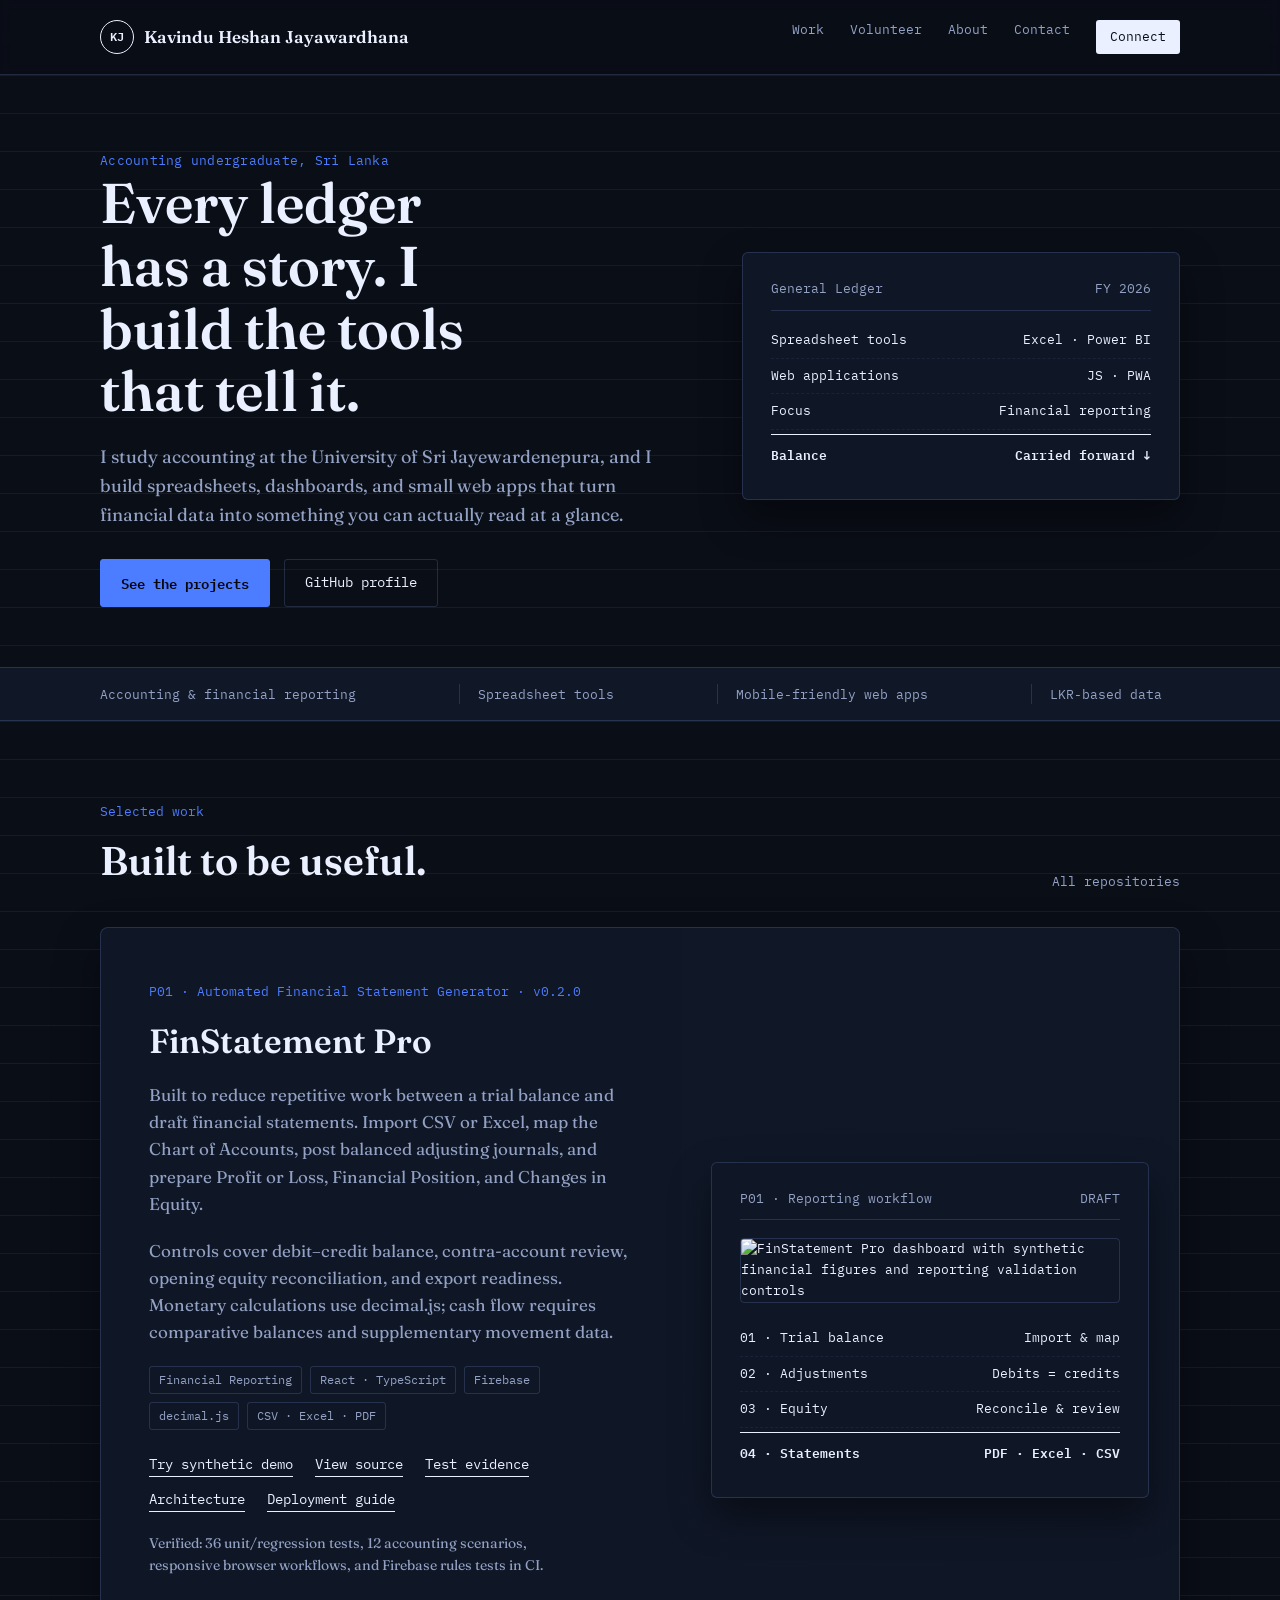
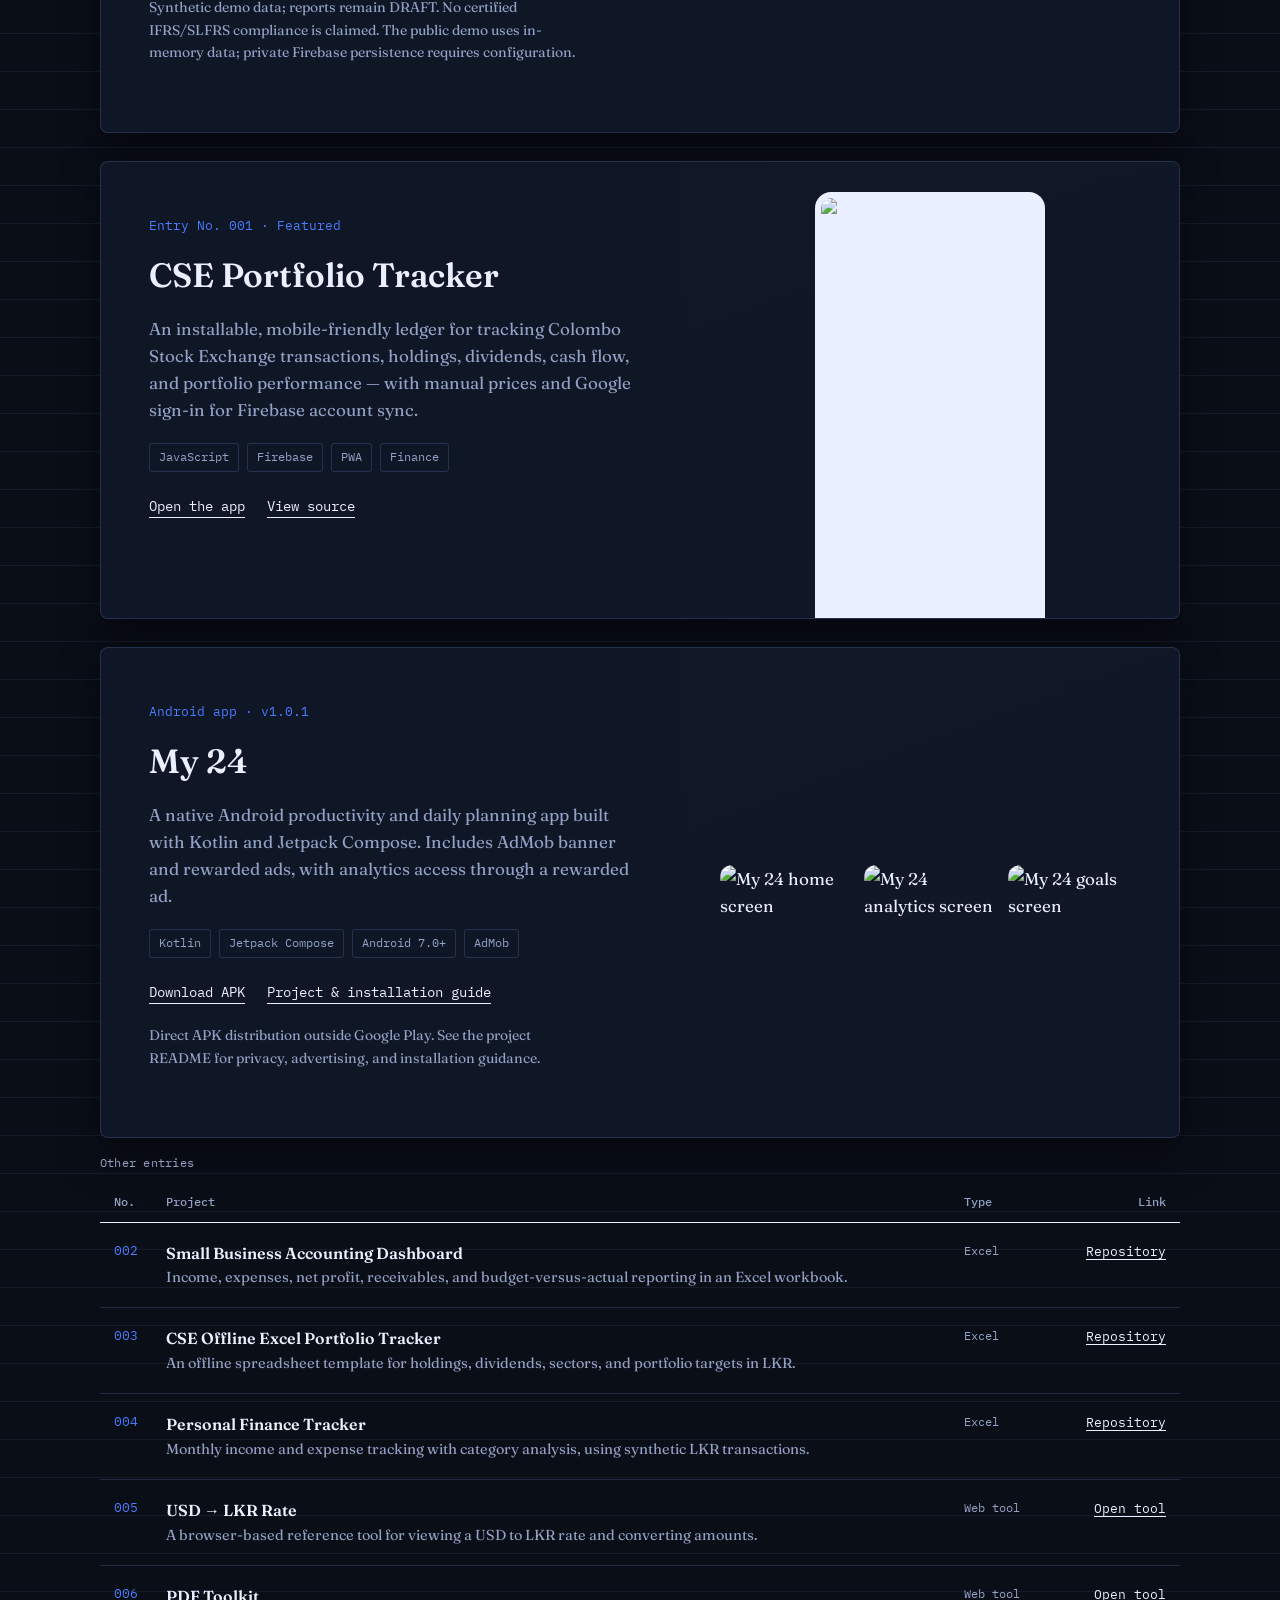
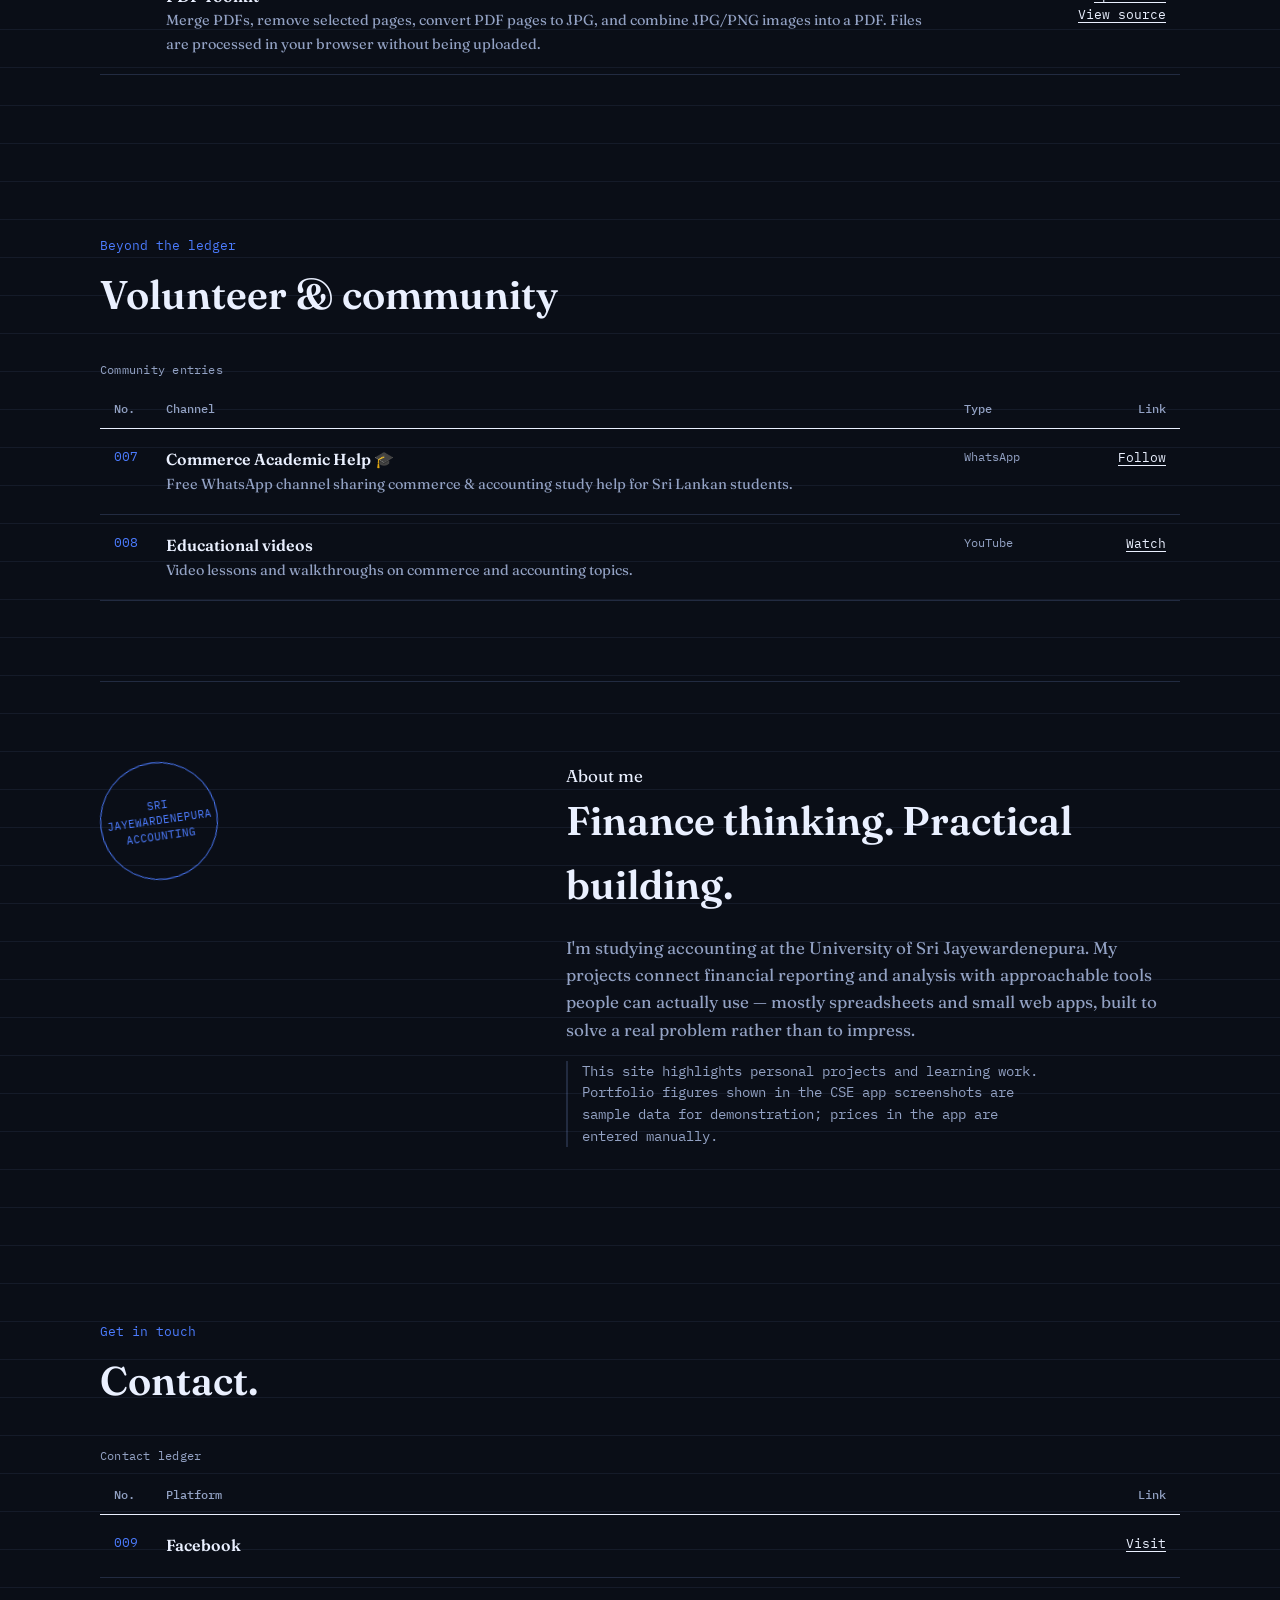
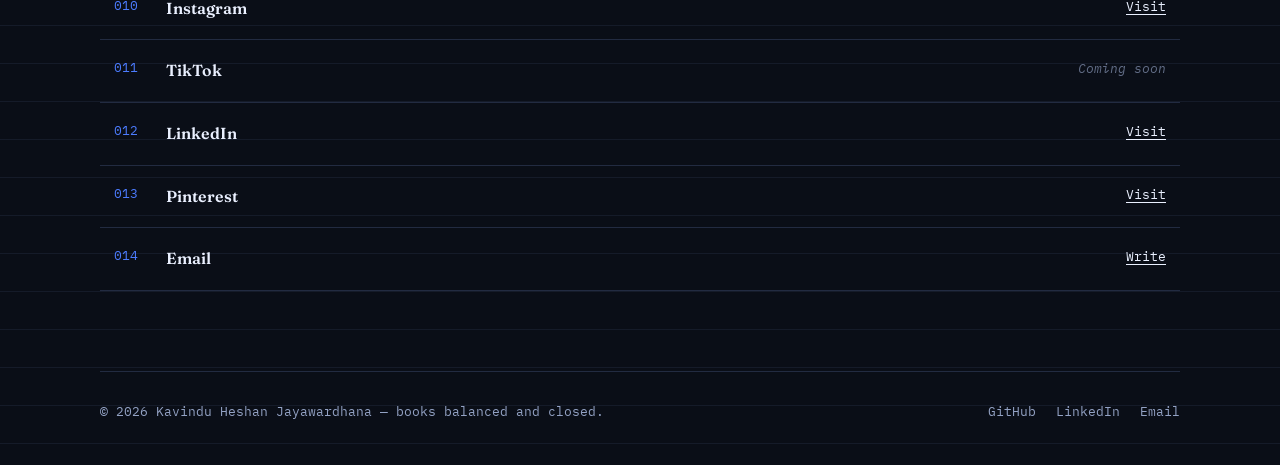
==== index.html @ c40d09cb "Showcase FinStatement Pro P01 upgrade and verified reporting controls" ====
<!DOCTYPE html>
<html lang="en">
<head>
<meta charset="UTF-8">
<meta name="viewport" content="width=device-width, initial-scale=1">
<meta name="theme-color" content="#0A0E17">
<meta name="description" content="Kavindu Heshan Jayawardhana — accounting undergraduate at the University of Sri Jayewardenepura building practical finance tools, dashboards, spreadsheets, and web apps.">
<meta name="robots" content="index, follow">
<link rel="canonical" href="https://j-kavindu.github.io/">
<meta property="og:type" content="profile">
<meta property="og:title" content="Kavindu Heshan Jayawardhana | Accounting & Finance Portfolio">
<meta property="og:description" content="Accounting undergraduate at the University of Sri Jayewardenepura building practical finance tools, dashboards, spreadsheets, and web apps.">
<meta property="og:url" content="https://j-kavindu.github.io/">
<meta property="profile:first_name" content="Kavindu">
<meta property="profile:last_name" content="Jayawardhana">
<meta name="twitter:card" content="summary">
<title>Kavindu Heshan Jayawardhana | Accounting &amp; Finance Portfolio</title>
<script type="application/ld+json">
{
  "@context": "https://schema.org",
  "@type": "Person",
  "name": "Kavindu Heshan Jayawardhana",
  "url": "https://j-kavindu.github.io/",
  "jobTitle": "Accounting Undergraduate",
  "affiliation": {
    "@type": "CollegeOrUniversity",
    "name": "University of Sri Jayewardenepura"
  },
  "sameAs": [
    "https://github.com/j-kavindu",
    "https://www.linkedin.com/in/jkavindu/",
    "https://www.facebook.com/j.kavindu",
    "https://www.instagram.com/j_kavindu_",
    "https://www.pinterest.com/j_kavindu_heshan",
    "https://youtube.com/@wanijalk"
  ]
}
</script>
<link rel="preconnect" href="https://fonts.googleapis.com">
<link rel="preconnect" href="https://fonts.gstatic.com" crossorigin>
<link href="https://fonts.googleapis.com/css2?family=Fraunces:ital,opsz,wght@0,9..144,340;0,9..144,460;0,9..144,600;0,9..144,720;1,9..144,460&family=IBM+Plex+Mono:wght@400;500;600&display=swap" rel="stylesheet">
<style>
  :root{
    --paper:#0A0E17;
    --paper-deep:#101828;
    --rule:rgba(146,177,255,0.18);
    --rule-soft:rgba(146,177,255,0.08);
    --ink:#EAF0FF;
    --ink-soft:#93A2C4;
    --brass:#4C7CFF;
    --red:#6FA0FF;
    --card:#0F1626;
    --serif:'Fraunces',serif;
    --mono:'IBM Plex Mono',monospace;
  }
  *{box-sizing:border-box;}
  html{scroll-behavior:smooth;}
  body{
    margin:0;
    background:
      repeating-linear-gradient(var(--paper) 0 37px, var(--rule-soft) 37px 38px),
      var(--paper);
    color:var(--ink);
    font-family:var(--serif);
    font-size:17px;
    line-height:1.6;
  }
  .shell{width:min(100% - 48px,1080px);margin-inline:auto;}
  a{color:inherit;text-decoration:none;}
  img{max-width:100%;display:block;}

  header.nav{
    position:sticky;top:0;z-index:10;
    background:rgba(10,14,23,0.85);
    backdrop-filter:blur(6px);
    border-bottom:1px solid var(--rule);
  }
  .nav-row{display:flex;align-items:center;justify-content:space-between;min-height:74px;flex-wrap:wrap;gap:10px;}
  .brand{display:flex;align-items:center;gap:10px;font-weight:600;font-size:17px;}
  .brand .seal{
    width:34px;height:34px;border:1.5px solid var(--ink);border-radius:50%;
    display:flex;align-items:center;justify-content:center;
    font-family:var(--mono);font-size:12px;font-weight:600;color:var(--ink);
  }
  .links{display:flex;gap:26px;font-family:var(--mono);font-size:13px;color:var(--ink-soft);}
  .links a:hover{color:var(--red);}
  .links .connect{color:var(--paper);background:var(--ink);padding:7px 14px;border-radius:3px;}
  .links .connect:hover{background:var(--red);color:var(--paper);}

  .hero{display:grid;grid-template-columns:1.15fr 0.85fr;gap:50px;padding-block:70px 60px;align-items:center;}
  .hero-label{font-family:var(--mono);font-size:12.5px;color:var(--brass);letter-spacing:0.02em;margin-bottom:14px;}
  h1{font-size:clamp(2.3rem,4.4vw,3.5rem);line-height:1.12;font-weight:600;margin:0 0 20px;max-width:11ch;}
  .hero p.lead{font-size:18px;color:var(--ink-soft);max-width:46ch;margin:0 0 30px;}
  .actions{display:flex;gap:14px;flex-wrap:wrap;}
  .btn{font-family:var(--mono);font-size:13.5px;padding:12px 20px;border-radius:3px;border:1px solid var(--ink);}
  .btn.primary{background:var(--brass);color:#05070C;border-color:var(--brass);font-weight:600;}
  .btn.primary:hover{background:var(--red);border-color:var(--red);}
  .btn.ghost{border-color:var(--rule);}
  .btn.ghost:hover{background:var(--paper-deep);}
  .soon{color:var(--ink-soft);font-style:italic;opacity:0.65;pointer-events:none;}

  .ledger-card{
    background:var(--card);border:1px solid var(--rule);border-radius:6px;
    padding:26px 28px;font-family:var(--mono);font-size:13px;
    box-shadow:0 18px 40px rgba(0,0,0,0.45);
  }
  .ledger-card .lc-head{display:flex;justify-content:space-between;color:var(--ink-soft);border-bottom:1px solid var(--rule);padding-bottom:10px;margin-bottom:12px;}
  .lc-row{display:flex;justify-content:space-between;padding:7px 0;border-bottom:1px dashed var(--rule-soft);}
  .lc-row span:last-child{font-variant-numeric:tabular-nums;}
  .lc-row.total{border-bottom:none;border-top:1.5px solid var(--ink);margin-top:4px;padding-top:10px;font-weight:600;}
  .lc-row .neg{color:var(--red);}

  .strip{border-block:1px solid var(--rule);background:var(--paper-deep);}
  .strip-row{display:flex;flex-wrap:wrap;gap:10px 0;justify-content:space-between;padding-block:16px;font-family:var(--mono);font-size:12.5px;color:var(--ink-soft);}
  .strip-row span{padding-inline:18px;border-left:1px solid var(--rule);}
  .strip-row span:first-child{border-left:none;padding-left:0;}

  section{scroll-margin-top:90px;}
  .section{padding-block:80px;}
  .section-head{display:flex;align-items:end;justify-content:space-between;gap:20px;margin-bottom:34px;flex-wrap:wrap;}
  .section-head .k{font-family:var(--mono);font-size:12.5px;color:var(--brass);display:block;margin-bottom:8px;}
  h2{font-size:clamp(1.8rem,3.2vw,2.5rem);font-weight:600;margin:0;}
  .all-link{font-family:var(--mono);font-size:13px;color:var(--ink-soft);white-space:nowrap;}
  .all-link:hover{color:var(--red);}

  .feature{
    display:grid;grid-template-columns:1fr 0.86fr;gap:0;
    border:1px solid var(--rule);border-radius:8px;overflow:hidden;background:var(--card);
    box-shadow:0 20px 45px rgba(0,0,0,0.4);
  }
  .feature-copy{padding:clamp(28px,4vw,48px);}
  .entry-no{font-family:var(--mono);font-size:12.5px;color:var(--brass);}
  .feature h3{font-size:clamp(1.6rem,3vw,2.1rem);margin:12px 0 12px;font-weight:600;}
  .feature-copy p{color:var(--ink-soft);max-width:48ch;margin:0 0 20px;}
  .tags{display:flex;flex-wrap:wrap;gap:8px;margin-bottom:24px;}
  .tags span{font-family:var(--mono);font-size:11.5px;color:var(--ink-soft);border:1px solid var(--rule);border-radius:3px;padding:4px 9px;}
  .feature-links{display:flex;flex-wrap:wrap;gap:12px 22px;font-family:var(--mono);font-size:13.5px;}
  .feature-links a{border-bottom:1px solid var(--ink);}
  .feature-links a:hover{color:var(--red);border-color:var(--red);}
  .feature-visual{background:linear-gradient(160deg,var(--paper-deep),var(--card));display:flex;align-items:end;justify-content:center;padding:30px 30px 0;}
  .phone{width:min(230px,70%);border:6px solid var(--ink);border-bottom:none;border-radius:16px 16px 0 0;overflow:hidden;background:var(--ink);}
  .phone img{width:100%;height:420px;object-fit:cover;object-position:top;}

  table.ledger{width:100%;border-collapse:collapse;margin-top:16px;}
  table.ledger caption{text-align:left;font-family:var(--mono);font-size:11.5px;letter-spacing:0.02em;color:var(--ink-soft);padding-bottom:10px;}
  table.ledger th{
    font-family:var(--mono);font-weight:500;font-size:12px;color:var(--ink-soft);
    text-align:left;padding:10px 14px;border-bottom:1.5px solid var(--ink);
  }
  table.ledger td{padding:18px 14px;border-bottom:1px solid var(--rule);vertical-align:top;}
  table.ledger tr:hover td{background:var(--paper-deep);}
  .row-no{font-family:var(--mono);font-size:13px;color:var(--brass);width:52px;}
  .row-type{font-family:var(--mono);font-size:12px;color:var(--ink-soft);width:110px;}
  .row-name{font-weight:600;font-size:16px;}
  .row-desc{color:var(--ink-soft);font-size:14.5px;}
  .row-link{width:120px;text-align:right;font-family:var(--mono);font-size:12.5px;}
  .row-link a{border-bottom:1px solid var(--ink);}
  .row-link a:hover{color:var(--red);border-color:var(--red);}

  .about{display:grid;grid-template-columns:0.8fr 1.2fr;gap:56px;border-top:1px solid var(--rule);}
  .stamp{
    border:1.5px solid var(--brass);color:var(--brass);border-radius:50%;
    width:118px;height:118px;display:flex;align-items:center;justify-content:center;
    font-family:var(--mono);font-size:11px;text-align:center;line-height:1.4;
    transform:rotate(-8deg);padding:10px;
  }
  .about p{color:var(--ink-soft);font-size:17px;max-width:60ch;}
  .about .small{font-size:13.5px;font-family:var(--mono);color:var(--ink-soft);border-left:2px solid var(--rule);padding-left:14px;margin-top:18px;}

  footer{border-top:1px solid var(--rule);padding-block:30px 42px;}
  .foot-row{display:flex;justify-content:space-between;flex-wrap:wrap;gap:14px;font-family:var(--mono);font-size:13px;color:var(--ink-soft);}
  .foot-links{display:flex;gap:20px;}
  .foot-links a:hover{color:var(--red);}

  @keyframes riseIn{from{opacity:0;transform:translateY(18px);}to{opacity:1;transform:translateY(0);}}
  .hero-label,.hero h1,.hero p.lead,.hero .actions,.ledger-card{animation:riseIn 0.7s cubic-bezier(.2,.7,.2,1) both;}
  .hero-label{animation-delay:0.05s;}
  .hero h1{animation-delay:0.16s;}
  .hero p.lead{animation-delay:0.30s;}
  .hero .actions{animation-delay:0.42s;}
  .ledger-card{animation-delay:0.54s;}
  @media (prefers-reduced-motion:reduce){
    .hero-label,.hero h1,.hero p.lead,.hero .actions,.ledger-card{animation:none;}
  }

  @media (max-width:850px){
    .hero{grid-template-columns:1fr;padding-block:48px;}
    .feature{grid-template-columns:1fr;}
    .feature-visual{padding-top:24px;}
    .about{grid-template-columns:1fr;gap:26px;}
    table.ledger .row-type{display:none;}
  }
  @media (max-width:560px){
    .links{gap:14px;font-size:12px;}
    .links .connect{padding:6px 10px;}
    table.ledger td,table.ledger th{padding:12px 8px;}
    .row-desc{display:none;}
  }
</style>
</head>
<body>

<header class="nav">
  <div class="shell nav-row">
    <a class="brand" href="#top"><span class="seal">KJ</span><span>Kavindu Heshan Jayawardhana</span></a>
    <nav class="links">
      <a href="#work">Work</a>
      <a href="#volunteer">Volunteer</a>
      <a href="#about">About</a>
      <a href="#contact">Contact</a>
      <a class="connect" href="https://www.linkedin.com/in/jkavindu/">Connect</a>
    </nav>
  </div>
</header>

<main id="top">
  <div class="shell hero">
    <div>
      <span class="hero-label">Accounting undergraduate, Sri Lanka</span>
      <h1>Every ledger has a story. I build the tools that tell it.</h1>
      <p class="lead">I study accounting at the University of Sri Jayewardenepura, and I build spreadsheets, dashboards, and small web apps that turn financial data into something you can actually read at a glance.</p>
      <div class="actions">
        <a class="btn primary" href="#work">See the projects</a>
        <a class="btn ghost" href="https://github.com/j-kavindu">GitHub profile</a>
      </div>
    </div>
    <div class="ledger-card">
      <div class="lc-head"><span>General Ledger</span><span>FY 2026</span></div>
      <div class="lc-row"><span>Spreadsheet tools</span><span>Excel · Power BI</span></div>
      <div class="lc-row"><span>Web applications</span><span>JS · PWA</span></div>
      <div class="lc-row"><span>Focus</span><span>Financial reporting</span></div>
      <div class="lc-row total"><span>Balance</span><span>Carried forward ↓</span></div>
    </div>
  </div>

  <div class="strip">
    <div class="shell strip-row">
      <span>Accounting &amp; financial reporting</span>
      <span>Spreadsheet tools</span>
      <span>Mobile-friendly web apps</span>
      <span>LKR-based data</span>
    </div>
  </div>

  <section class="shell section" id="work">
    <div class="section-head">
      <div><span class="k">Selected work</span><h2>Built to be useful.</h2></div>
      <a class="all-link" href="https://github.com/j-kavindu?tab=repositories">All repositories</a>
    </div>

    <article class="feature" id="finstatement-pro" style="margin-bottom:28px">
      <div class="feature-copy">
        <span class="entry-no">P01 · Automated Financial Statement Generator · v0.2.0</span>
        <h3>FinStatement Pro</h3>
        <p>Built to reduce repetitive work between a trial balance and draft financial statements. Import CSV or Excel, map the Chart of Accounts, post balanced adjusting journals, and prepare Profit or Loss, Financial Position, and Changes in Equity.</p>
        <p>Controls cover debit–credit balance, contra-account review, opening equity reconciliation, and export readiness. Monetary calculations use decimal.js; cash flow requires comparative balances and supplementary movement data.</p>
        <div class="tags"><span>Financial Reporting</span><span>React · TypeScript</span><span>Firebase</span><span>decimal.js</span><span>CSV · Excel · PDF</span></div>
        <div class="feature-links">
          <a href="https://j-kavindu.github.io/finstatement-pro/">Try synthetic demo</a>
          <a href="https://github.com/j-kavindu/finstatement-pro">View source</a>
          <a href="https://github.com/j-kavindu/finstatement-pro/blob/main/TEST-RESULTS.md">Test evidence</a>
          <a href="https://github.com/j-kavindu/finstatement-pro/blob/main/docs/ARCHITECTURE.md">Architecture</a>
          <a href="https://github.com/j-kavindu/finstatement-pro/blob/main/DEPLOYMENT.md">Deployment guide</a>
        </div>
        <p style="margin-top:20px;font-size:14px">Verified: 36 unit/regression tests, 12 accounting scenarios, responsive browser workflows, and Firebase rules tests in CI.</p>
        <p style="font-size:14px">Synthetic demo data; reports remain DRAFT. No certified IFRS/SLFRS compliance is claimed. The public demo uses in-memory data; private Firebase persistence requires configuration.</p>
      </div>
      <div class="feature-visual" style="align-items:center;padding:30px">
        <div class="ledger-card" style="width:100%;animation:none">
          <div class="lc-head"><span>P01 · Reporting workflow</span><span>DRAFT</span></div>
          <a href="https://j-kavindu.github.io/finstatement-pro/" aria-label="Open FinStatement Pro synthetic demo"><img src="https://raw.githubusercontent.com/j-kavindu/finstatement-pro/main/docs/dashboard.png" alt="FinStatement Pro dashboard with synthetic financial figures and reporting validation controls" loading="lazy" style="border:1px solid var(--rule);border-radius:4px;margin:18px 0"></a>
          <div class="lc-row"><span>01 · Trial balance</span><span>Import &amp; map</span></div>
          <div class="lc-row"><span>02 · Adjustments</span><span>Debits = credits</span></div>
          <div class="lc-row"><span>03 · Equity</span><span>Reconcile &amp; review</span></div>
          <div class="lc-row total"><span>04 · Statements</span><span>PDF · Excel · CSV</span></div>
        </div>
      </div>
    </article>

    <article class="feature">
      <div class="feature-copy">
        <span class="entry-no">Entry No. 001 · Featured</span>
        <h3>CSE Portfolio Tracker</h3>
        <p>An installable, mobile-friendly ledger for tracking Colombo Stock Exchange transactions, holdings, dividends, cash flow, and portfolio performance — with manual prices and Google sign-in for Firebase account sync.</p>
        <div class="tags"><span>JavaScript</span><span>Firebase</span><span>PWA</span><span>Finance</span></div>
        <div class="feature-links">
          <a href="https://j-kavindu.github.io/cse-portfolio-tracker/">Open the app</a>
          <a href="https://github.com/j-kavindu/cse-portfolio-tracker">View source</a>
        </div>
      </div>
      <div class="feature-visual">
        <div class="phone">
          <img src="https://raw.githubusercontent.com/j-kavindu/cse-portfolio-tracker/main/assets/cse-mobile-dashboard.jpg" alt="CSE Portfolio Tracker mobile dashboard showing sample portfolio figures" loading="lazy">
        </div>
      </div>
    </article>

    <article class="feature" style="margin-top:28px">
      <div class="feature-copy">
        <span class="entry-no">Android app · v1.0.1</span>
        <h3>My 24</h3>
        <p>A native Android productivity and daily planning app built with Kotlin and Jetpack Compose. Includes AdMob banner and rewarded ads, with analytics access through a rewarded ad.</p>
        <div class="tags"><span>Kotlin</span><span>Jetpack Compose</span><span>Android 7.0+</span><span>AdMob</span></div>
        <div class="feature-links"><a href="https://github.com/j-kavindu/my24/releases/download/v1.0.1/My24-v1.0.1.apk">Download APK</a><a href="https://github.com/j-kavindu/my24">Project &amp; installation guide</a></div>
        <p style="margin-top:20px;font-size:14px">Direct APK distribution outside Google Play. See the project README for privacy, advertising, and installation guidance.</p>
      </div>
      <div class="feature-visual" style="align-items:center;padding:36px">
        <div style="display:flex;gap:12px;align-items:center;flex-wrap:wrap;justify-content:center">
<img src="https://raw.githubusercontent.com/j-kavindu/my24/main/my24-home.jpg" alt="My 24 home screen" loading="lazy" style="width:132px;border-radius:12px">
<img src="https://raw.githubusercontent.com/j-kavindu/my24/main/my24-analytics.jpg" alt="My 24 analytics screen" loading="lazy" style="width:132px;border-radius:12px">
<img src="https://raw.githubusercontent.com/j-kavindu/my24/main/my24-goals.jpg" alt="My 24 goals screen" loading="lazy" style="width:132px;border-radius:12px">
</div>
      </div>
    </article>

    <table class="ledger">
      <caption>Other entries</caption>
      <thead>
        <tr><th class="row-no">No.</th><th>Project</th><th class="row-type">Type</th><th style="text-align:right">Link</th></tr>
      </thead>
      <tbody>
        <tr>
          <td class="row-no">002</td>
          <td><div class="row-name">Small Business Accounting Dashboard</div><div class="row-desc">Income, expenses, net profit, receivables, and budget-versus-actual reporting in an Excel workbook.</div></td>
          <td class="row-type">Excel</td>
          <td class="row-link"><a href="https://github.com/j-kavindu/small-business-accounting-dashboard">Repository</a></td>
        </tr>
        <tr>
          <td class="row-no">003</td>
          <td><div class="row-name">CSE Offline Excel Portfolio Tracker</div><div class="row-desc">An offline spreadsheet template for holdings, dividends, sectors, and portfolio targets in LKR.</div></td>
          <td class="row-type">Excel</td>
          <td class="row-link"><a href="https://github.com/j-kavindu/cse-offline-excel-portfolio-tracker">Repository</a></td>
        </tr>
        <tr>
          <td class="row-no">004</td>
          <td><div class="row-name">Personal Finance Tracker</div><div class="row-desc">Monthly income and expense tracking with category analysis, using synthetic LKR transactions.</div></td>
          <td class="row-type">Excel</td>
          <td class="row-link"><a href="https://github.com/j-kavindu/personal-finance-tracker">Repository</a></td>
        </tr>
        <tr>
          <td class="row-no">005</td>
          <td><div class="row-name">USD → LKR Rate</div><div class="row-desc">A browser-based reference tool for viewing a USD to LKR rate and converting amounts.</div></td>
          <td class="row-type">Web tool</td>
          <td class="row-link"><a href="https://j-kavindu.github.io/usd-lkr-rate/">Open tool</a></td>
        </tr>
        <tr>
          <td class="row-no">006</td>
          <td><div class="row-name">PDF Toolkit</div><div class="row-desc">Merge PDFs, remove selected pages, convert PDF pages to JPG, and combine JPG/PNG images into a PDF. Files are processed in your browser without being uploaded.</div></td>
          <td class="row-type">Web tool</td>
          <td class="row-link"><a href="https://j-kavindu.github.io/pdf-toolkit/">Open tool</a><br><a href="https://github.com/j-kavindu/j-kavindu.github.io/tree/main/pdf-toolkit">View source</a></td>
        </tr>
      </tbody>
    </table>
  </section>

  <section class="shell section" id="volunteer">
    <div class="section-head">
      <div><span class="k">Beyond the ledger</span><h2>Volunteer &amp; community</h2></div>
    </div>
    <table class="ledger">
      <caption>Community entries</caption>
      <thead>
        <tr><th class="row-no">No.</th><th>Channel</th><th class="row-type">Type</th><th style="text-align:right">Link</th></tr>
      </thead>
      <tbody>
        <tr>
          <td class="row-no">007</td>
          <td><div class="row-name">Commerce Academic Help 🎓</div><div class="row-desc">Free WhatsApp channel sharing commerce &amp; accounting study help for Sri Lankan students.</div></td>
          <td class="row-type">WhatsApp</td>
          <td class="row-link"><a href="https://whatsapp.com/channel/0029VbCz3vvBA1f11d2qRs2r" target="_blank" rel="noopener">Follow</a></td>
        </tr>
        <tr>
          <td class="row-no">008</td>
          <td><div class="row-name">Educational videos</div><div class="row-desc">Video lessons and walkthroughs on commerce and accounting topics.</div></td>
          <td class="row-type">YouTube</td>
          <td class="row-link"><a href="https://youtube.com/@wanijalk" target="_blank" rel="noopener">Watch</a></td>
        </tr>
      </tbody>
    </table>
  </section>

  <section class="shell section about" id="about">
    <div>
      <div class="stamp">SRI<br>JAYEWARDENEPURA<br>ACCOUNTING</div>
    </div>
    <div>
      <span class="k">About me</span>
      <h2 style="margin-bottom:16px;">Finance thinking. Practical building.</h2>
      <p>I'm studying accounting at the University of Sri Jayewardenepura. My projects connect financial reporting and analysis with approachable tools people can actually use — mostly spreadsheets and small web apps, built to solve a real problem rather than to impress.</p>
      <p class="small">This site highlights personal projects and learning work. Portfolio figures shown in the CSE app screenshots are sample data for demonstration; prices in the app are entered manually.</p>
    </div>
  </section>

  <section class="shell section" id="contact">
    <div class="section-head">
      <div><span class="k">Get in touch</span><h2>Contact.</h2></div>
    </div>
    <table class="ledger">
      <caption>Contact ledger</caption>
      <thead>
        <tr><th class="row-no">No.</th><th>Platform</th><th style="text-align:right">Link</th></tr>
      </thead>
      <tbody>
        <tr><td class="row-no">009</td><td class="row-name">Facebook</td><td class="row-link"><a href="https://www.facebook.com/j.kavindu" target="_blank" rel="noopener">Visit</a></td></tr>
        <tr><td class="row-no">010</td><td class="row-name">Instagram</td><td class="row-link"><a href="https://www.instagram.com/j_kavindu_" target="_blank" rel="noopener">Visit</a></td></tr>
        <tr><td class="row-no">011</td><td class="row-name">TikTok</td><td class="row-link"><span class="soon">Coming soon</span></td></tr>
        <tr><td class="row-no">012</td><td class="row-name">LinkedIn</td><td class="row-link"><a href="https://www.linkedin.com/in/jkavindu/" target="_blank" rel="noopener">Visit</a></td></tr>
        <tr><td class="row-no">013</td><td class="row-name">Pinterest</td><td class="row-link"><a href="https://www.pinterest.com/j_kavindu_heshan" target="_blank" rel="noopener">Visit</a></td></tr>
        <tr><td class="row-no">014</td><td class="row-name">Email</td><td class="row-link"><a href="mailto:j.kavindu@outlook.com">Write</a></td></tr>
      </tbody>
    </table>
  </section>
</main>

<footer class="shell">
  <div class="foot-row">
    <span>© 2026 Kavindu Heshan Jayawardhana — books balanced and closed.</span>
    <div class="foot-links">
      <a href="https://github.com/j-kavindu">GitHub</a>
      <a href="https://www.linkedin.com/in/jkavindu/">LinkedIn</a>
      <a href="mailto:j.kavindu@outlook.com">Email</a>
    </div>
  </div>
</footer>

</body>
</html>
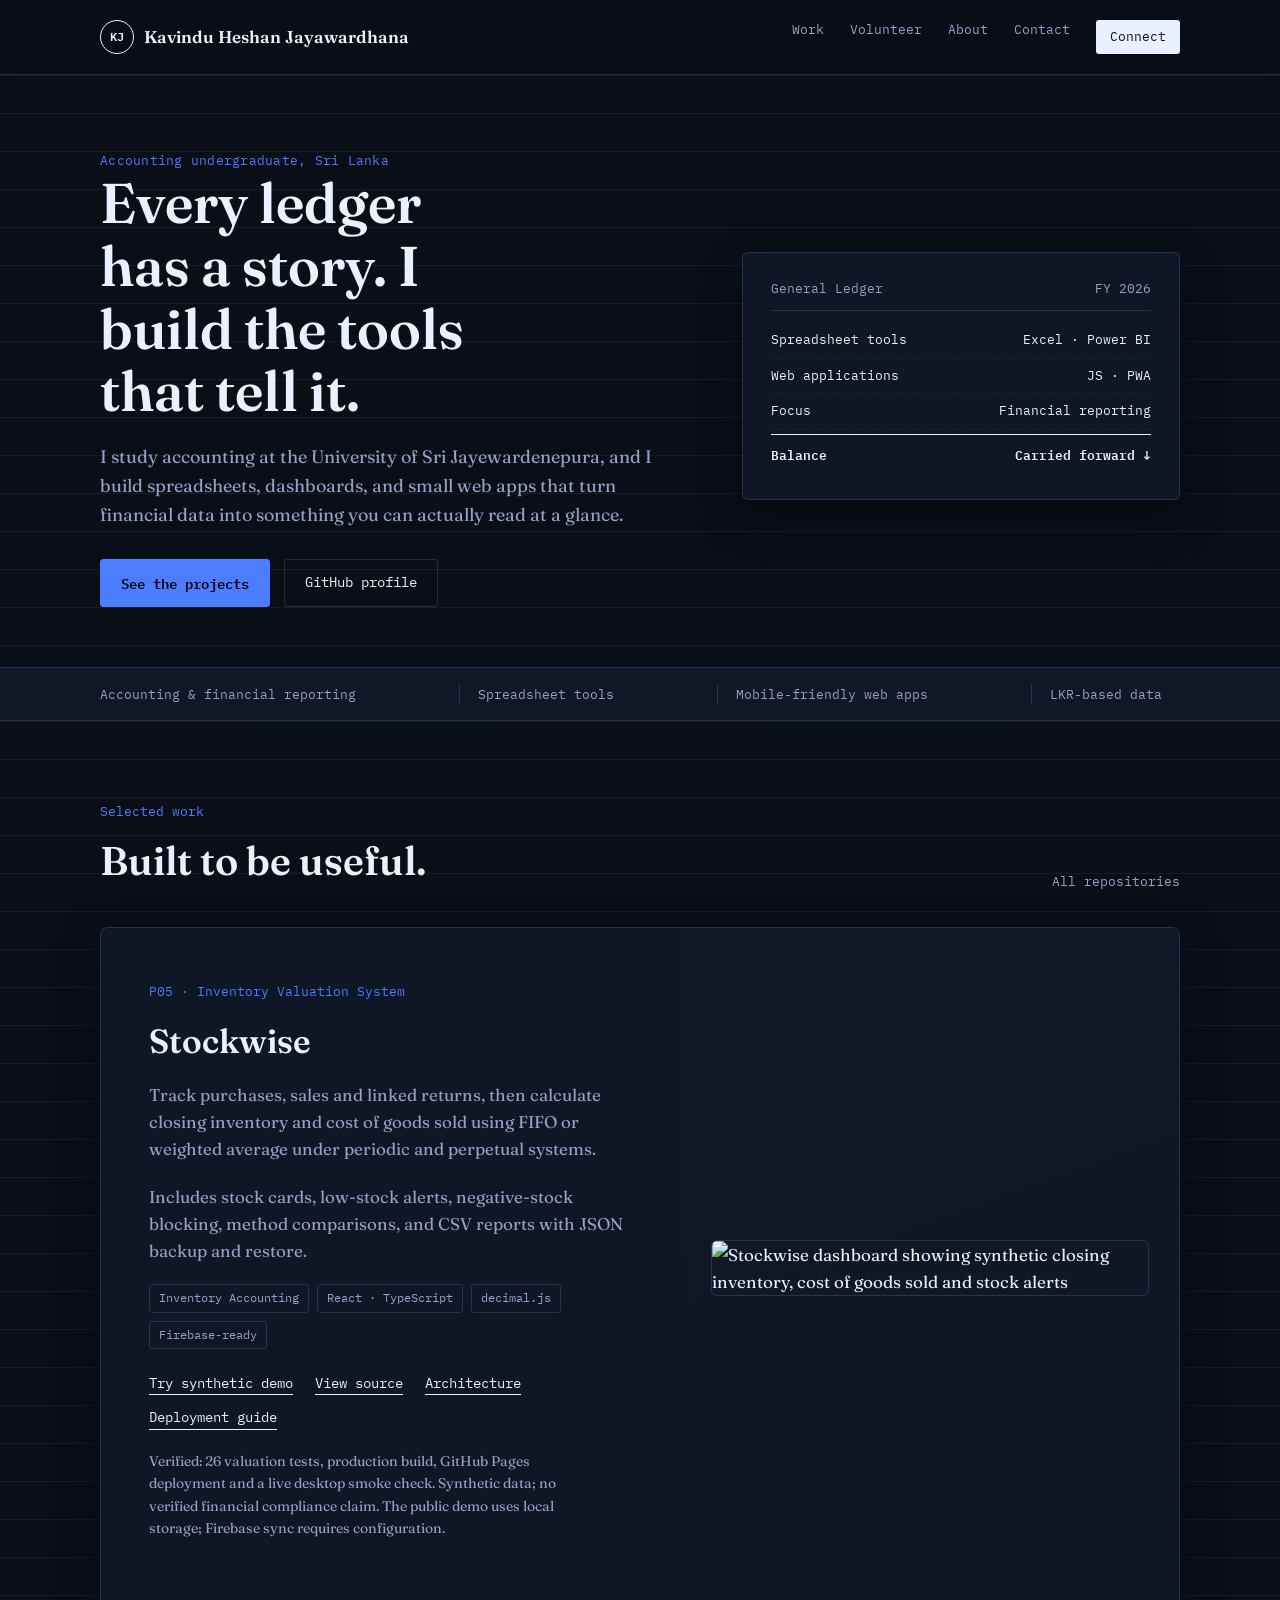
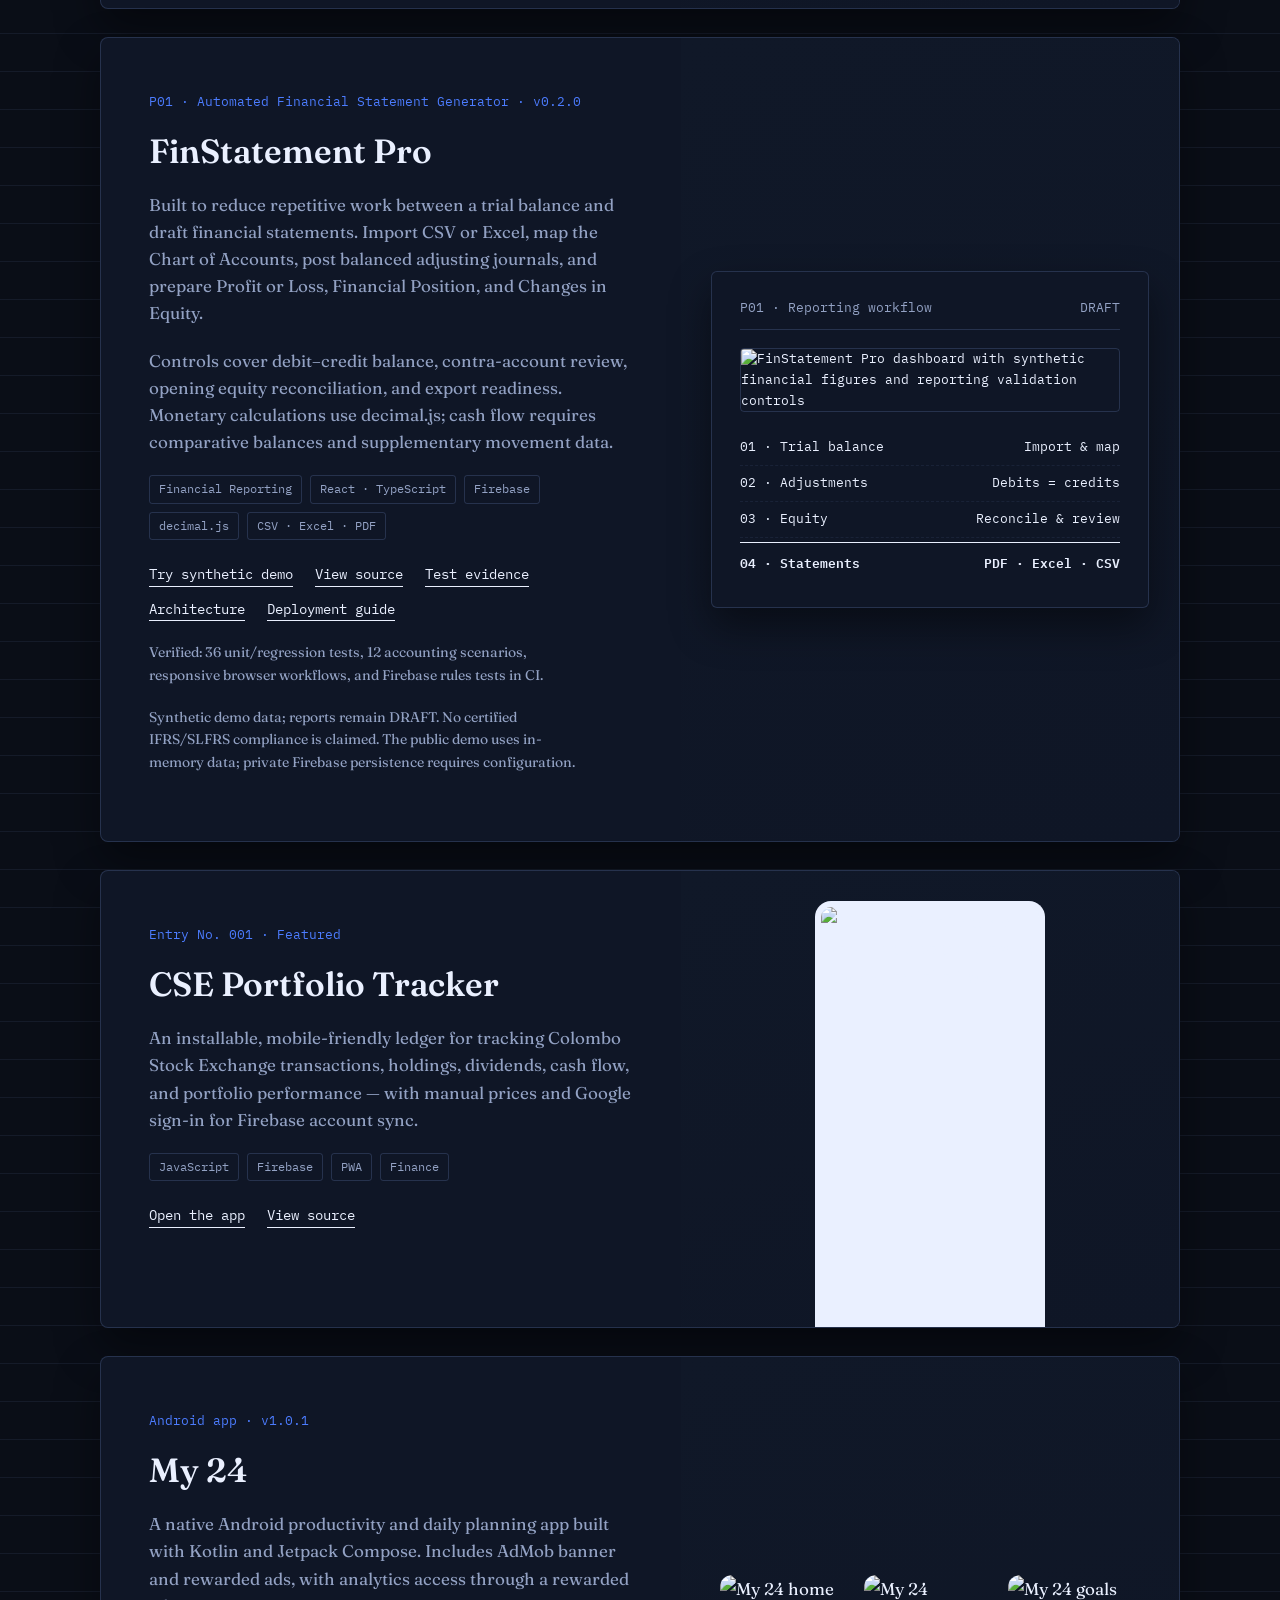
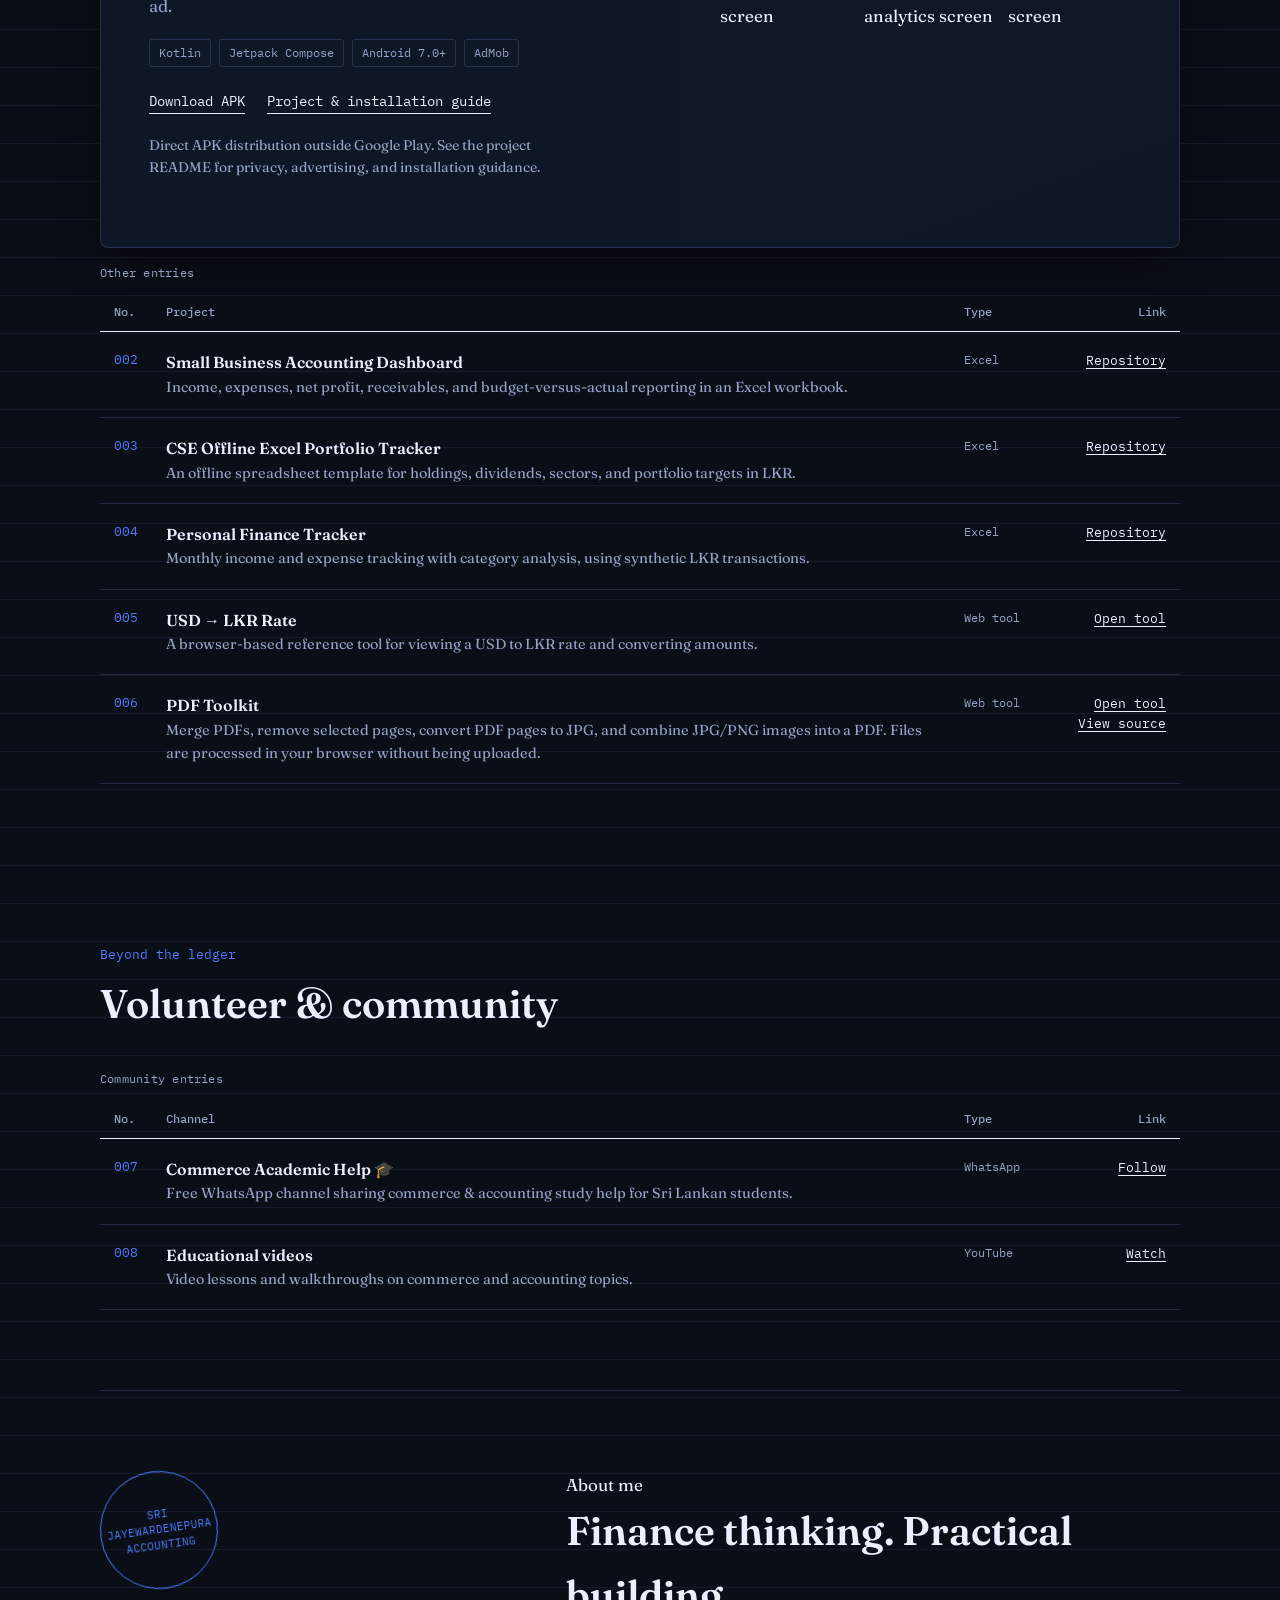
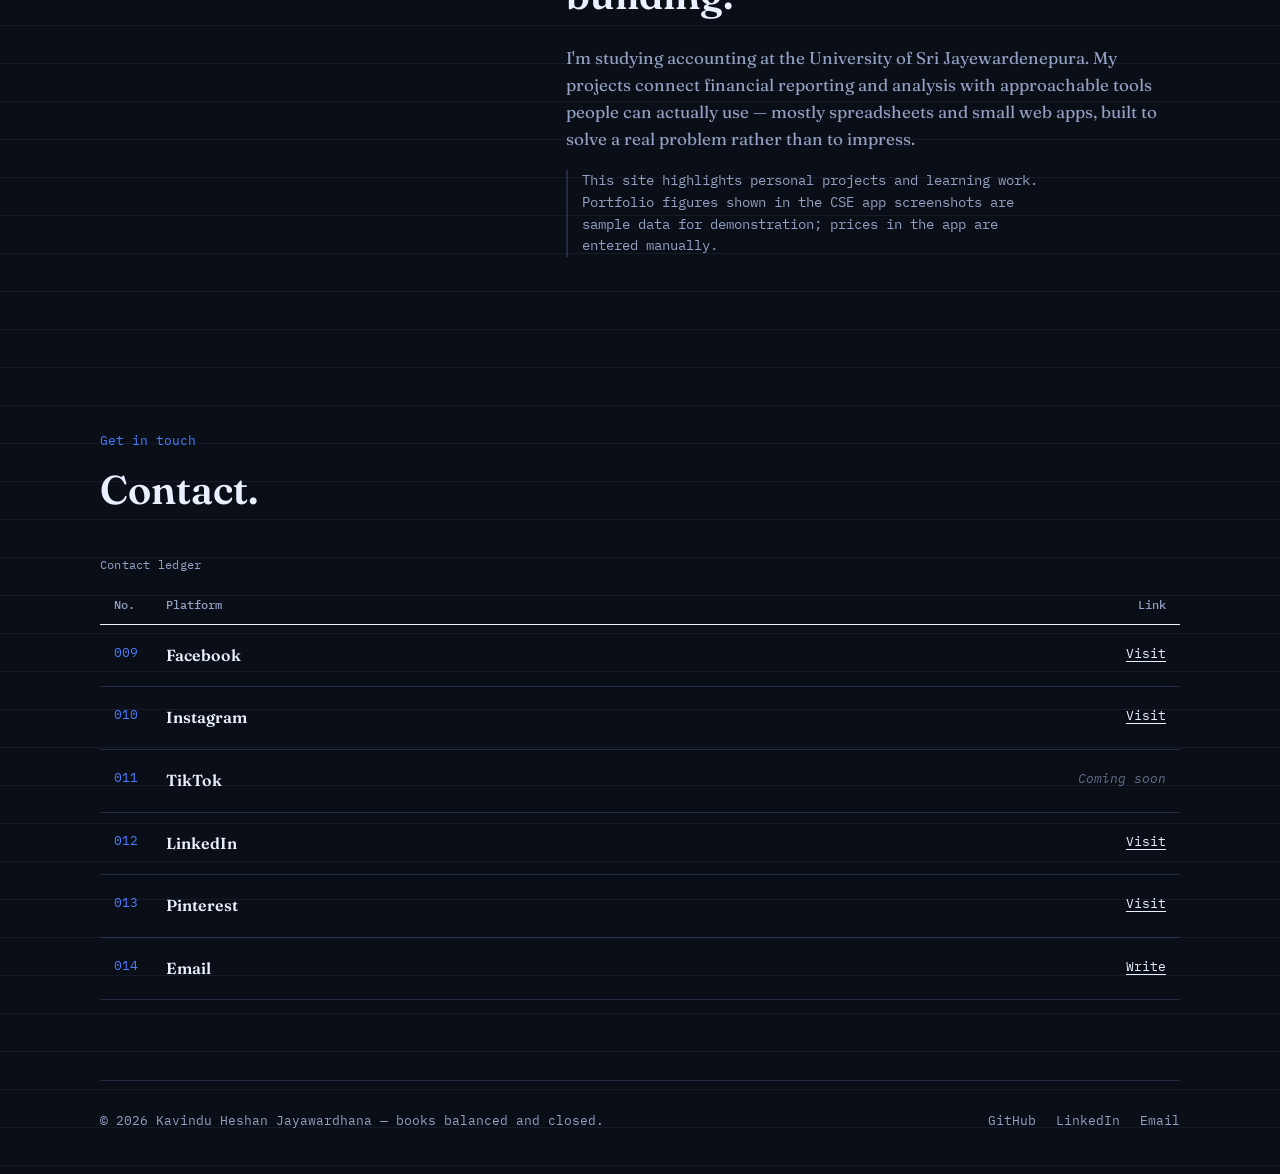
==== commit 342bb9dd: "Feature Stockwise inventory valuation project in portfolio" ====
--- a/index.html
+++ b/index.html
@@ -4,7 +4,8 @@
 <meta charset="UTF-8">
 <meta name="viewport" content="width=device-width, initial-scale=1">
 <meta name="theme-color" content="#0A0E17">
-<meta name="description" content="Kavindu Heshan Jayawardhana — accounting undergraduate at the University of Sri Jayewardenepura building practical finance tools, dashboards, spreadsheets, and web apps.">
+<meta name="description" content="Kavindu Heshan Jayawardhana — accounting undergraduate at the University of Sri Jayewardenepura building finance tools, Excel dashboards and web apps.">
+<meta name="author" content="Kavindu Heshan Jayawardhana">
 <meta name="robots" content="index, follow">
 <link rel="canonical" href="https://j-kavindu.github.io/">
 <meta property="og:type" content="profile">
@@ -20,19 +21,31 @@
   "@context": "https://schema.org",
   "@type": "Person",
   "name": "Kavindu Heshan Jayawardhana",
+  "alternateName": [
+    "Kavindu Jayawardhana",
+    "Kavindu Heshan",
+    "J. Kavindu"
+  ],
   "url": "https://j-kavindu.github.io/",
   "jobTitle": "Accounting Undergraduate",
-  "affiliation": {
+  "description": "Accounting undergraduate in Sri Lanka building spreadsheets, dashboards and small web apps for financial reporting.",
+  "alumniOf": {
     "@type": "CollegeOrUniversity",
     "name": "University of Sri Jayewardenepura"
   },
+  "knowsAbout": [
+    "Accounting",
+    "Financial reporting",
+    "Excel",
+    "Power BI",
+    "Web applications"
+  ],
   "sameAs": [
     "https://github.com/j-kavindu",
     "https://www.linkedin.com/in/jkavindu/",
     "https://www.facebook.com/j.kavindu",
     "https://www.instagram.com/j_kavindu_",
-    "https://www.pinterest.com/j_kavindu_heshan",
-    "https://youtube.com/@wanijalk"
+    "https://www.pinterest.com/j_kavindu_heshan"
   ]
 }
 </script>
@@ -248,6 +261,26 @@
       <a class="all-link" href="https://github.com/j-kavindu?tab=repositories">All repositories</a>
     </div>
 
+    <article class="feature" id="stockwise" style="margin-bottom:28px">
+      <div class="feature-copy">
+        <span class="entry-no">P05 · Inventory Valuation System</span>
+        <h3>Stockwise</h3>
+        <p>Track purchases, sales and linked returns, then calculate closing inventory and cost of goods sold using FIFO or weighted average under periodic and perpetual systems.</p>
+        <p>Includes stock cards, low-stock alerts, negative-stock blocking, method comparisons, and CSV reports with JSON backup and restore.</p>
+        <div class="tags"><span>Inventory Accounting</span><span>React · TypeScript</span><span>decimal.js</span><span>Firebase-ready</span></div>
+        <div class="feature-links">
+          <a href="https://j-kavindu.github.io/p05-inventory-valuation/">Try synthetic demo</a>
+          <a href="https://github.com/j-kavindu/p05-inventory-valuation">View source</a>
+          <a href="https://github.com/j-kavindu/p05-inventory-valuation/blob/main/docs/ARCHITECTURE.md">Architecture</a>
+          <a href="https://github.com/j-kavindu/p05-inventory-valuation/blob/main/docs/DEPLOYMENT.md">Deployment guide</a>
+        </div>
+        <p style="margin-top:20px;font-size:14px">Verified: 26 valuation tests, production build, GitHub Pages deployment and a live desktop smoke check. Synthetic data; no verified financial compliance claim. The public demo uses local storage; Firebase sync requires configuration.</p>
+      </div>
+      <div class="feature-visual" style="align-items:center;padding:30px">
+        <a href="https://j-kavindu.github.io/p05-inventory-valuation/" aria-label="Open Stockwise inventory valuation demo"><img src="https://raw.githubusercontent.com/j-kavindu/p05-inventory-valuation/main/docs/screenshots/overview.jpg" alt="Stockwise dashboard showing synthetic closing inventory, cost of goods sold and stock alerts" loading="lazy" style="border:1px solid var(--rule);border-radius:6px"></a>
+      </div>
+    </article>
+
     <article class="feature" id="finstatement-pro" style="margin-bottom:28px">
       <div class="feature-copy">
         <span class="entry-no">P01 · Automated Financial Statement Generator · v0.2.0</span>
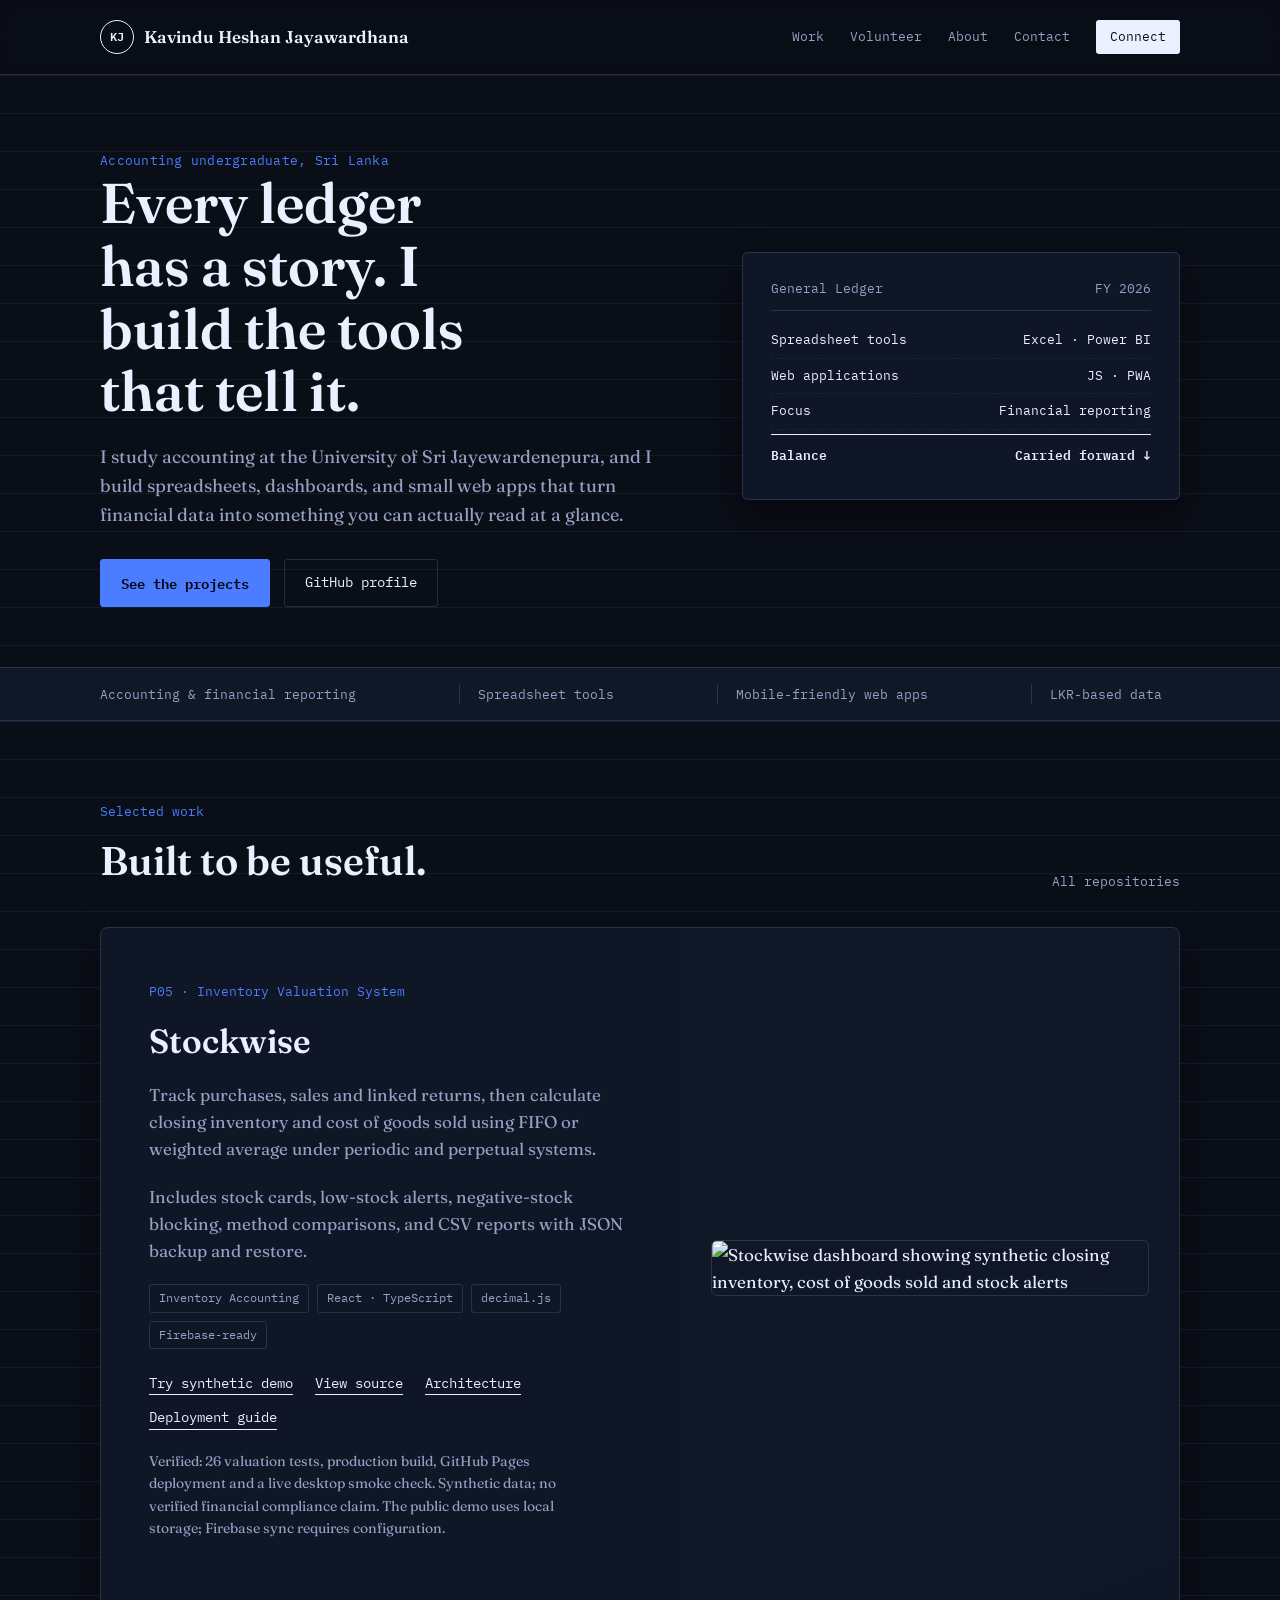
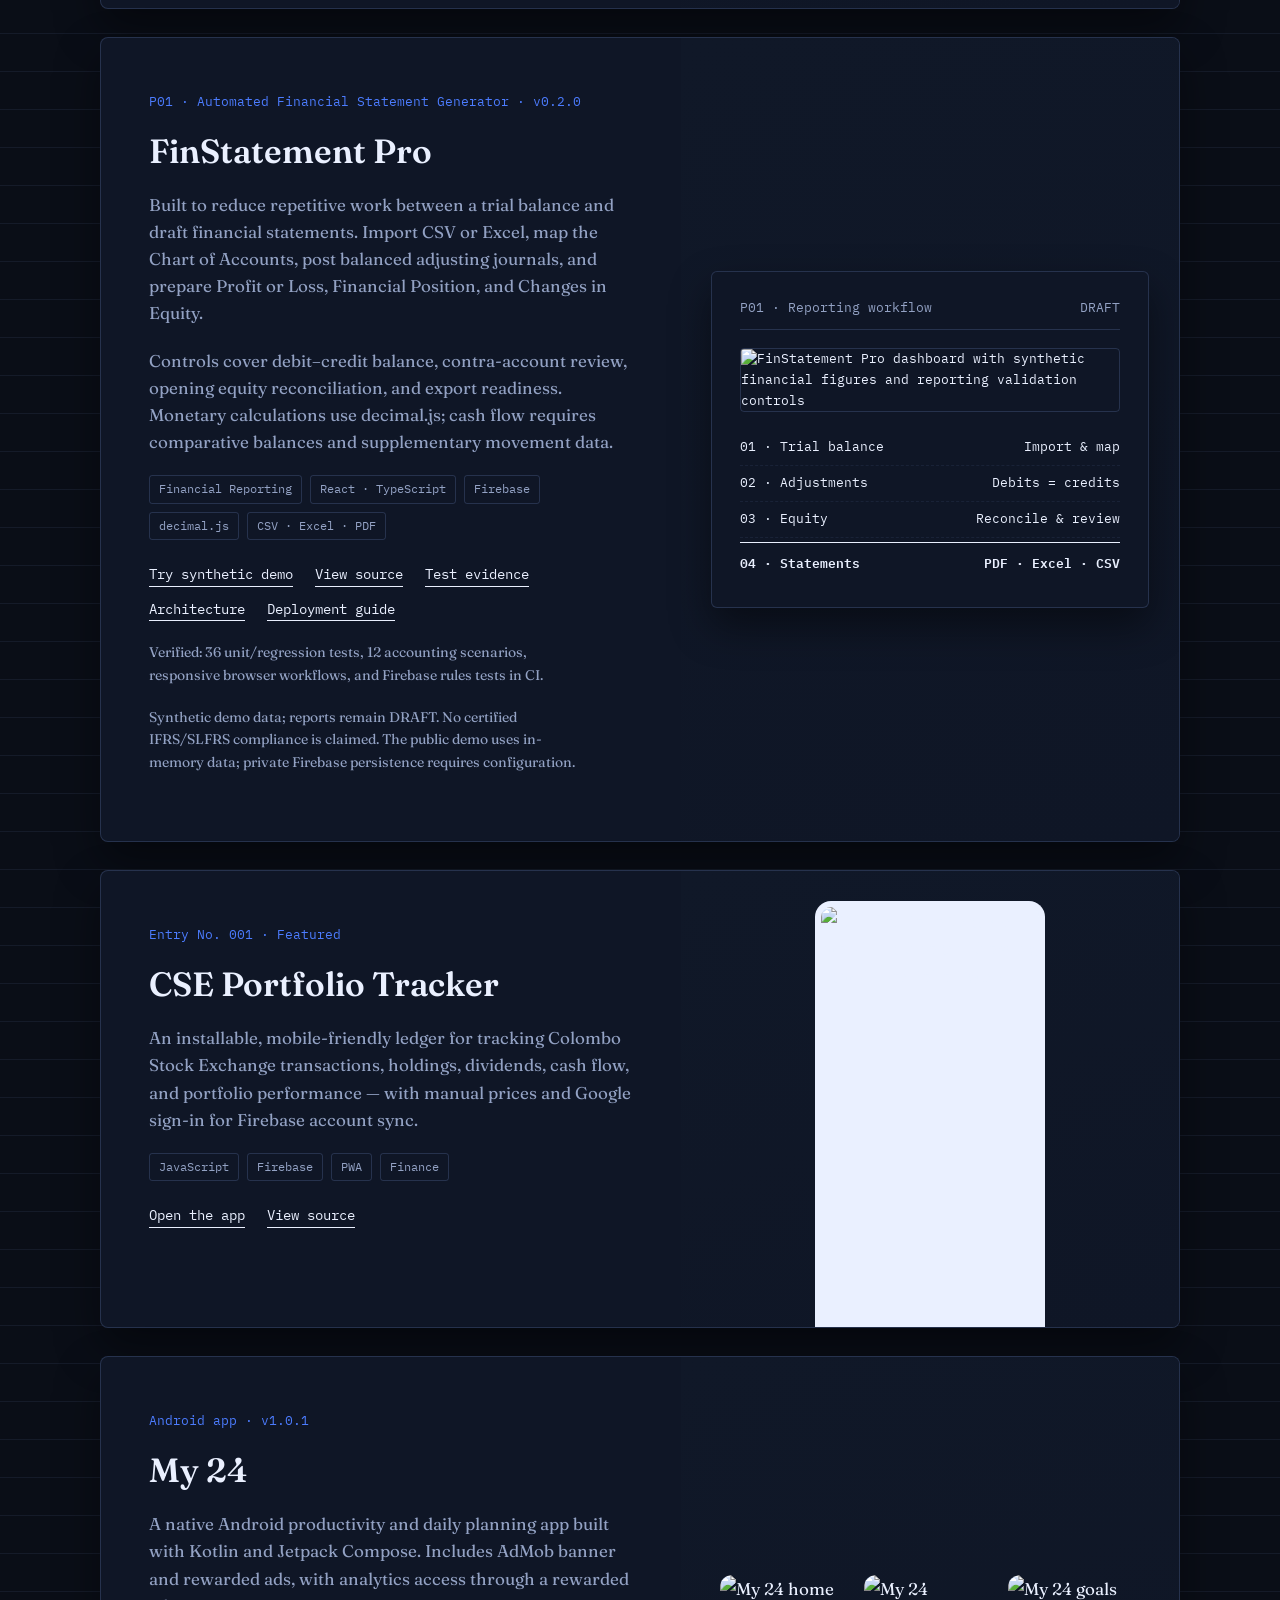
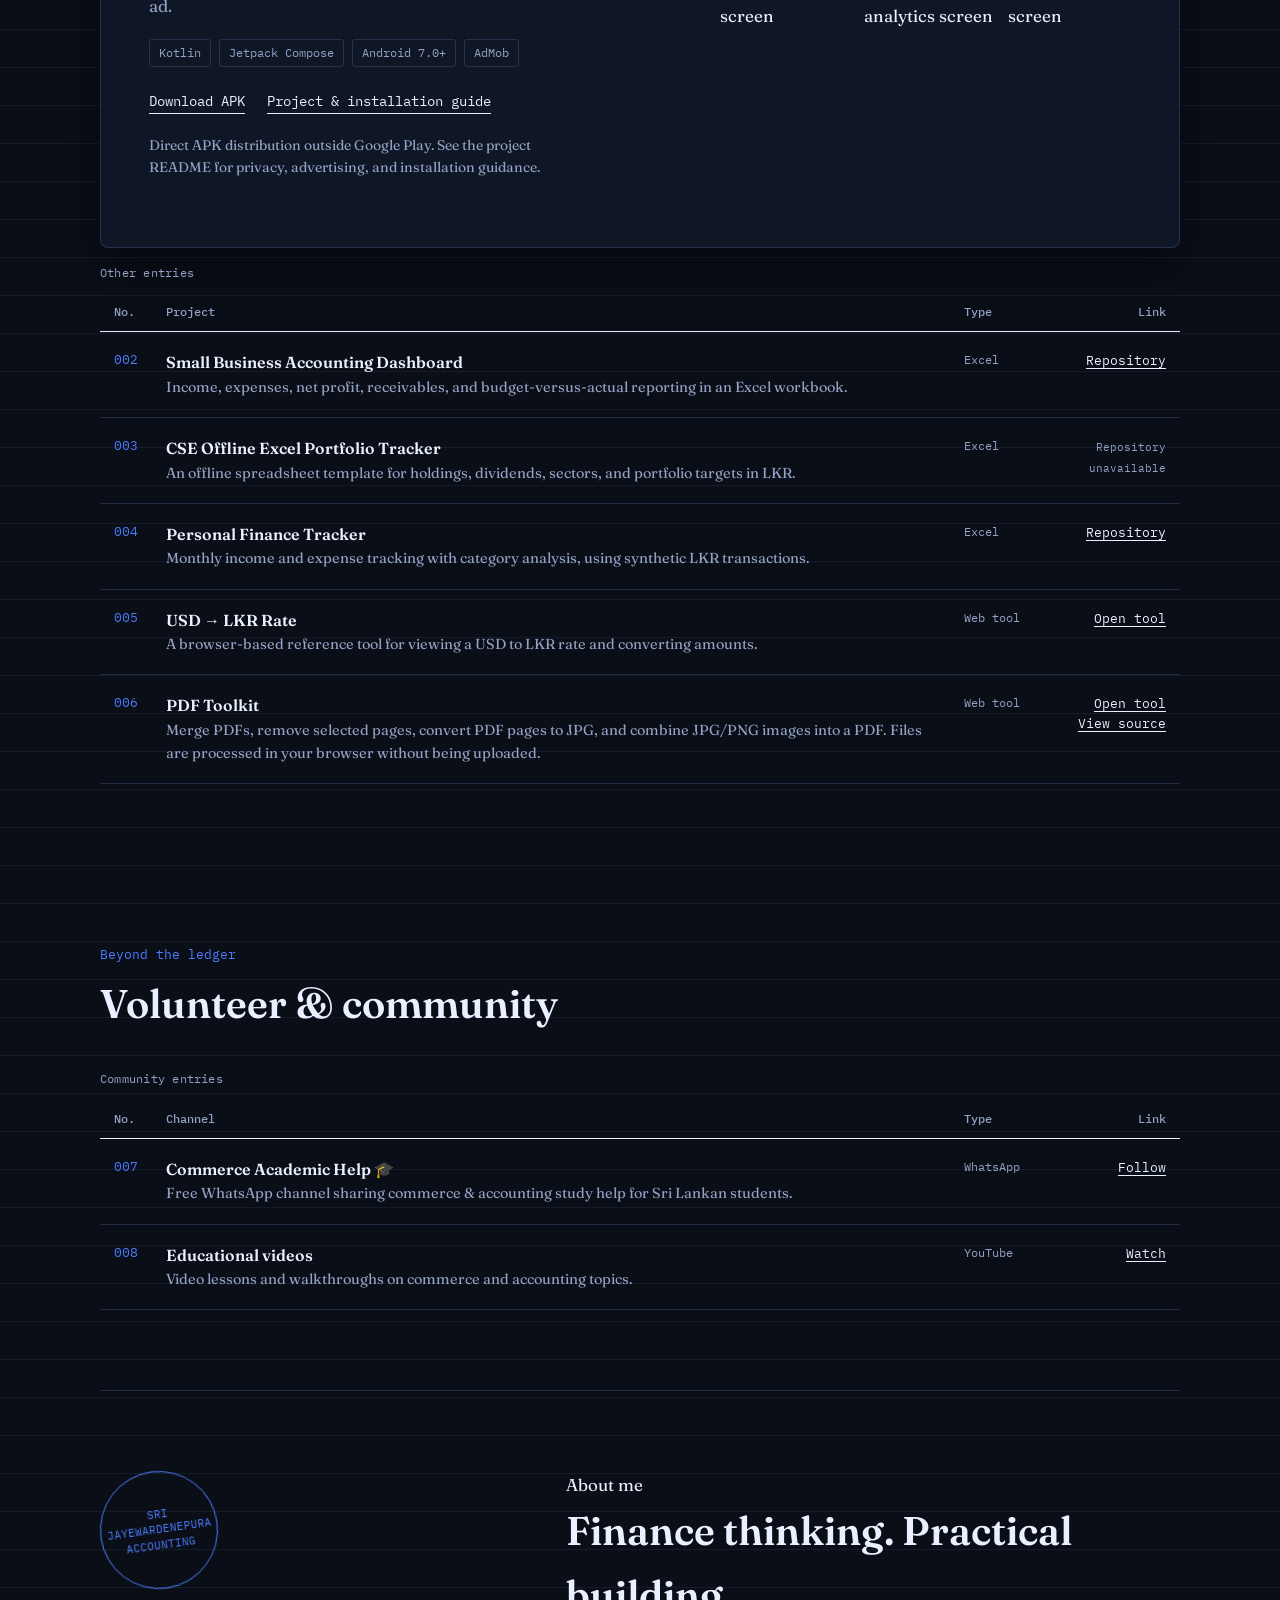
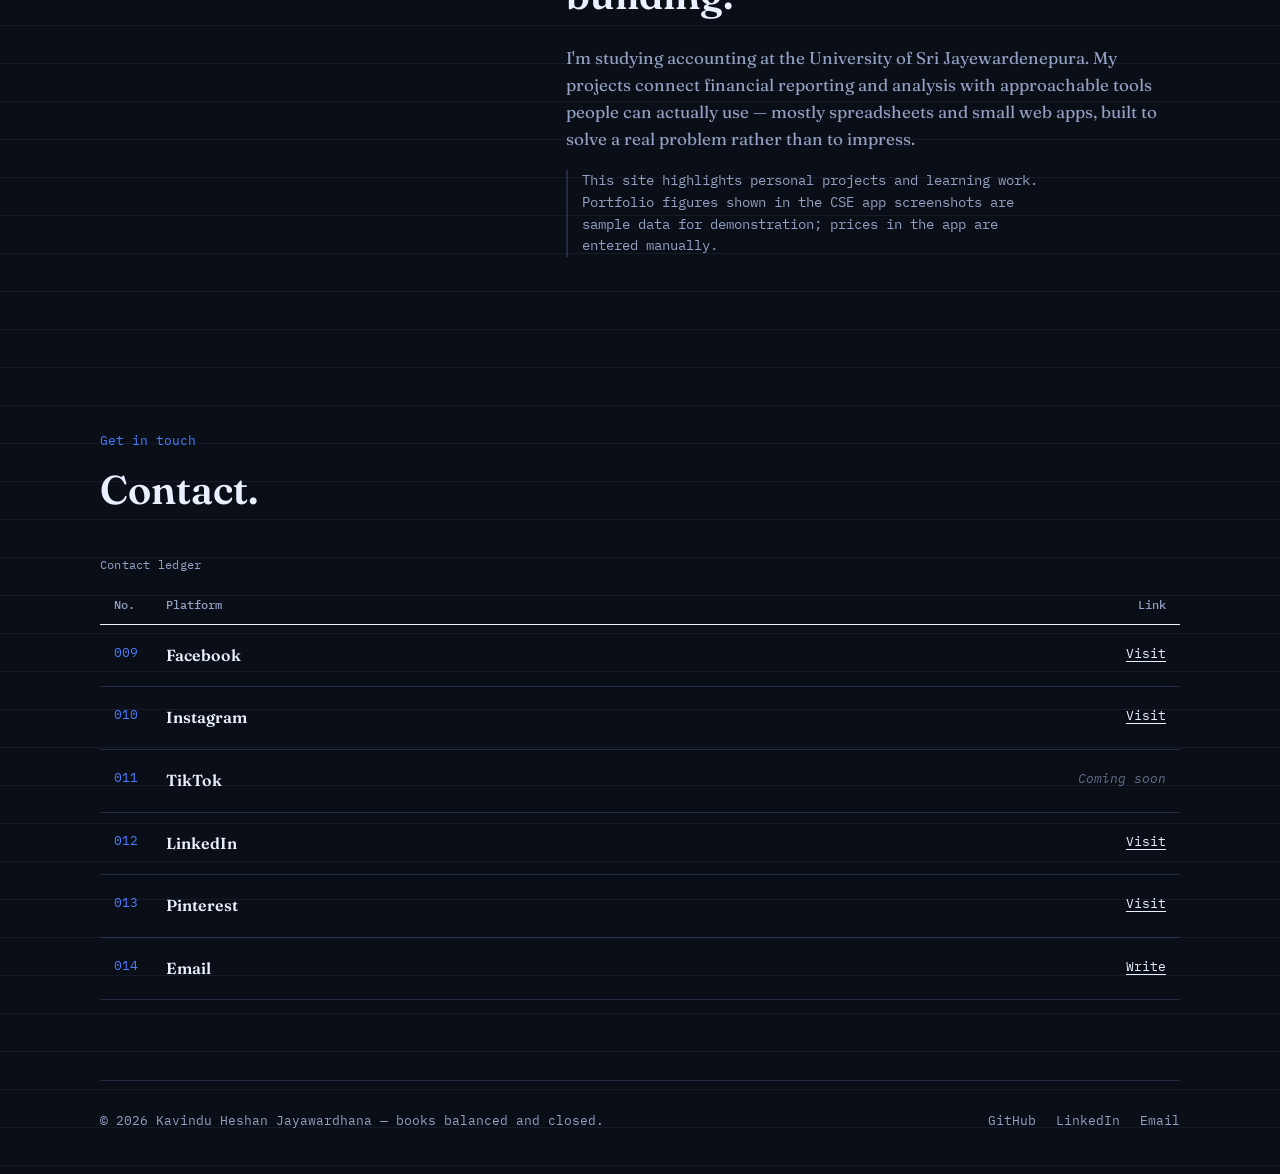
==== commit 336fb7e4: "Fix portfolio mobile layout, accessibility and unavailable repository link" ====
--- a/index.html
+++ b/index.html
@@ -209,14 +209,49 @@
     table.ledger td,table.ledger th{padding:12px 8px;}
     .row-desc{display:none;}
   }
+
+  /* Keep content readable and reachable on narrow screens and keyboards. */
+  :where(a):focus-visible{outline:3px solid var(--red);outline-offset:5px;border-radius:3px;}
+  .skip-link{position:absolute;left:16px;top:8px;z-index:20;padding:10px 16px;background:var(--ink);color:var(--paper);transform:translateY(-160%);}
+  .skip-link:focus{transform:translateY(0);}
+  .hero>*,.feature>*,.about>*{min-width:0;}
+  .brand{min-width:0;}
+  .brand .seal{flex-shrink:0;}
+  .brand>span:last-child{overflow-wrap:anywhere;}
+  .links{flex-wrap:wrap;align-items:center;}
+  .lc-head,.lc-row{gap:12px;flex-wrap:wrap;}
+  .lc-row span:last-child{margin-left:auto;text-align:right;}
+  .row-name,.row-desc,.feature-links a{overflow-wrap:anywhere;}
+  .unavailable{color:var(--ink-soft);font-size:11px;}
+  .foot-links{flex-wrap:wrap;}
+  @media (max-width:560px){
+    .shell{width:calc(100% - 32px);}
+    .nav-row{padding-block:12px;gap:12px;}
+    .brand{font-size:15px;}
+    .links{width:100%;gap:8px 14px;}
+    .links a{padding-block:6px;}
+    .hero{gap:28px;}
+    .ledger-card{padding:20px 16px;font-size:12px;}
+    .section{padding-block:48px;}
+    .row-desc{display:block;font-size:13px;}
+    .row-link{width:auto;font-size:11px;}
+    .row-no{width:32px;}
+    table.ledger{table-layout:fixed;}
+    table.ledger th:last-child{width:90px;}
+    section{scroll-margin-top:155px;}
+    .strip-row span{border-left:none;padding-inline:0;width:100%;}
+  }
+  @media (prefers-reduced-motion:reduce){html{scroll-behavior:auto;}}
+
 </style>
 </head>
 <body>
+<a class="skip-link" href="#top">Skip to main content</a>
 
 <header class="nav">
   <div class="shell nav-row">
     <a class="brand" href="#top"><span class="seal">KJ</span><span>Kavindu Heshan Jayawardhana</span></a>
-    <nav class="links">
+    <nav class="links" aria-label="Main navigation">
       <a href="#work">Work</a>
       <a href="#volunteer">Volunteer</a>
       <a href="#about">About</a>
@@ -226,7 +261,7 @@
   </div>
 </header>
 
-<main id="top">
+<main id="top" tabindex="-1">
   <div class="shell hero">
     <div>
       <span class="hero-label">Accounting undergraduate, Sri Lanka</span>
@@ -349,7 +384,7 @@
     <table class="ledger">
       <caption>Other entries</caption>
       <thead>
-        <tr><th class="row-no">No.</th><th>Project</th><th class="row-type">Type</th><th style="text-align:right">Link</th></tr>
+        <tr><th scope="col" class="row-no">No.</th><th scope="col">Project</th><th scope="col" class="row-type">Type</th><th scope="col" style="text-align:right">Link</th></tr>
       </thead>
       <tbody>
         <tr>
@@ -362,7 +397,7 @@
           <td class="row-no">003</td>
           <td><div class="row-name">CSE Offline Excel Portfolio Tracker</div><div class="row-desc">An offline spreadsheet template for holdings, dividends, sectors, and portfolio targets in LKR.</div></td>
           <td class="row-type">Excel</td>
-          <td class="row-link"><a href="https://github.com/j-kavindu/cse-offline-excel-portfolio-tracker">Repository</a></td>
+          <td class="row-link"><span class="unavailable">Repository unavailable</span></td>
         </tr>
         <tr>
           <td class="row-no">004</td>
@@ -393,7 +428,7 @@
     <table class="ledger">
       <caption>Community entries</caption>
       <thead>
-        <tr><th class="row-no">No.</th><th>Channel</th><th class="row-type">Type</th><th style="text-align:right">Link</th></tr>
+        <tr><th scope="col" class="row-no">No.</th><th scope="col">Channel</th><th scope="col" class="row-type">Type</th><th scope="col" style="text-align:right">Link</th></tr>
       </thead>
       <tbody>
         <tr>
@@ -431,7 +466,7 @@
     <table class="ledger">
       <caption>Contact ledger</caption>
       <thead>
-        <tr><th class="row-no">No.</th><th>Platform</th><th style="text-align:right">Link</th></tr>
+        <tr><th scope="col" class="row-no">No.</th><th scope="col">Platform</th><th scope="col" style="text-align:right">Link</th></tr>
       </thead>
       <tbody>
         <tr><td class="row-no">009</td><td class="row-name">Facebook</td><td class="row-link"><a href="https://www.facebook.com/j.kavindu" target="_blank" rel="noopener">Visit</a></td></tr>
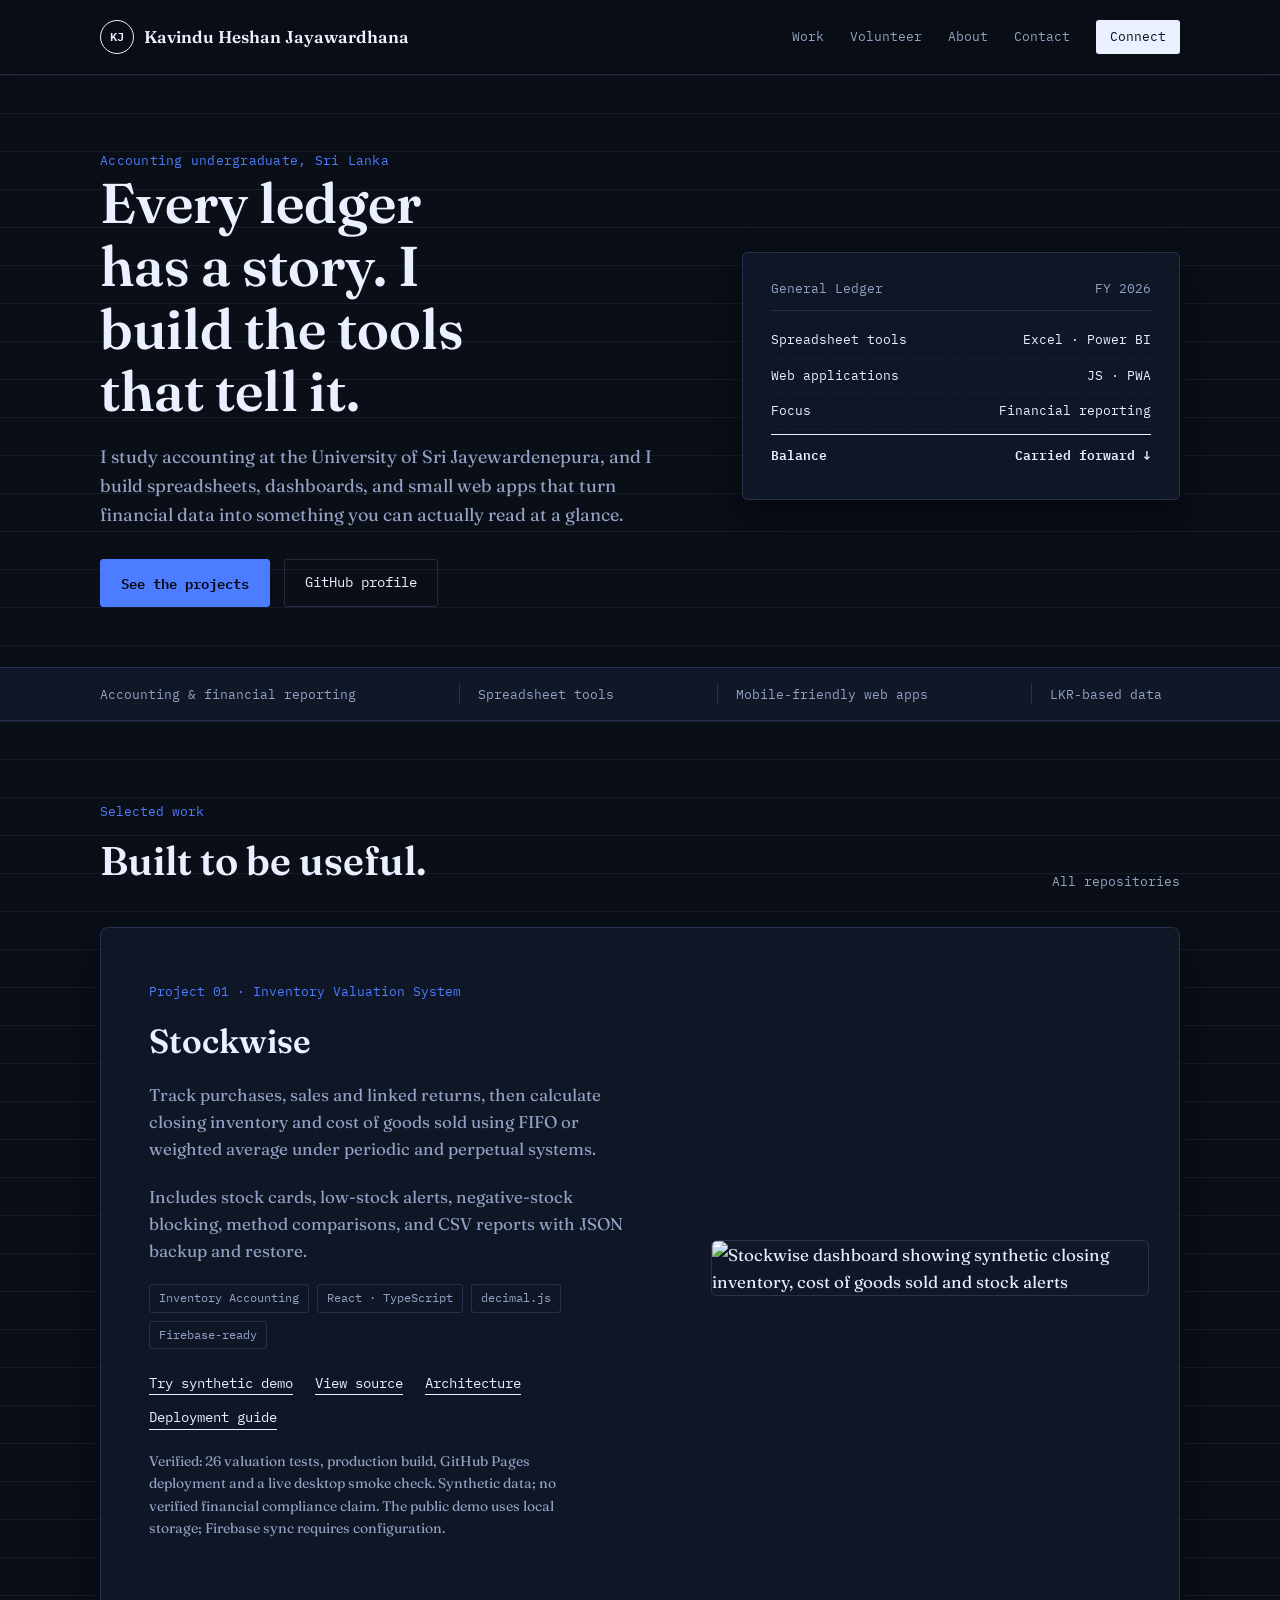
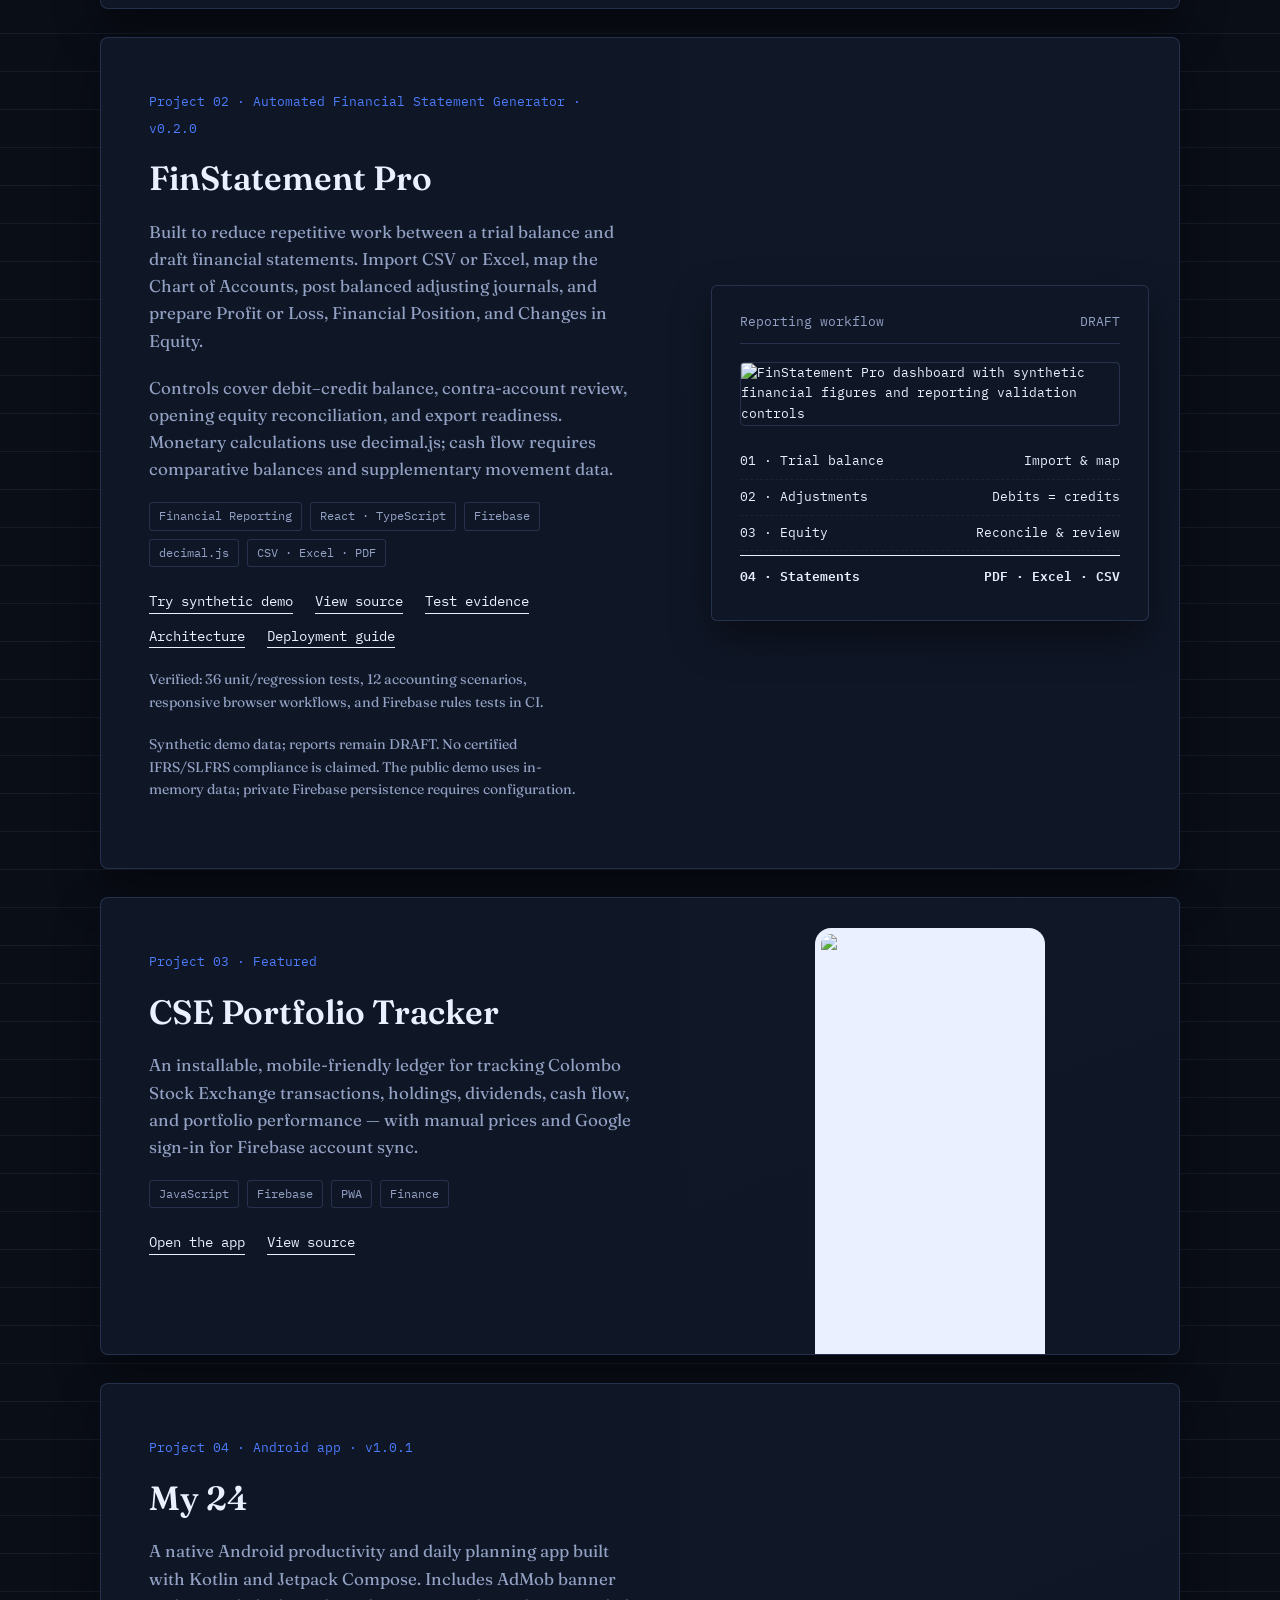
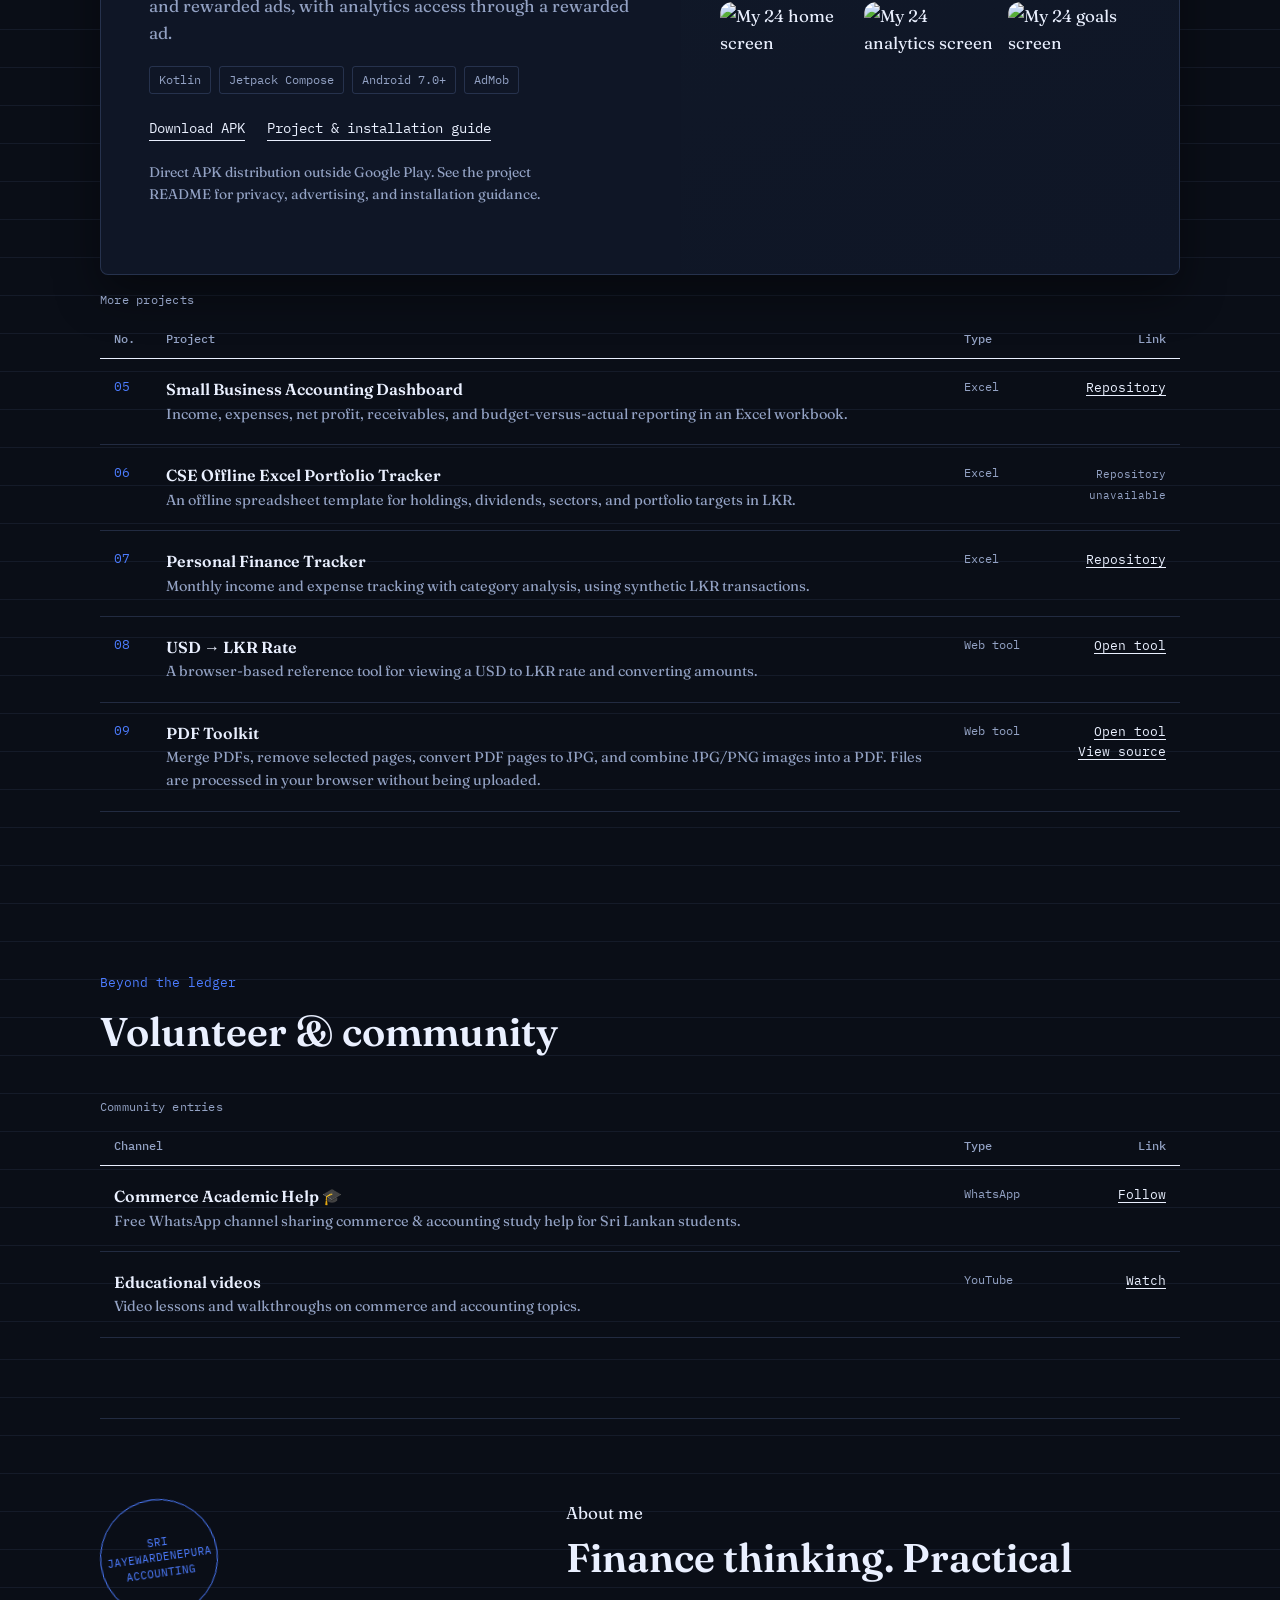
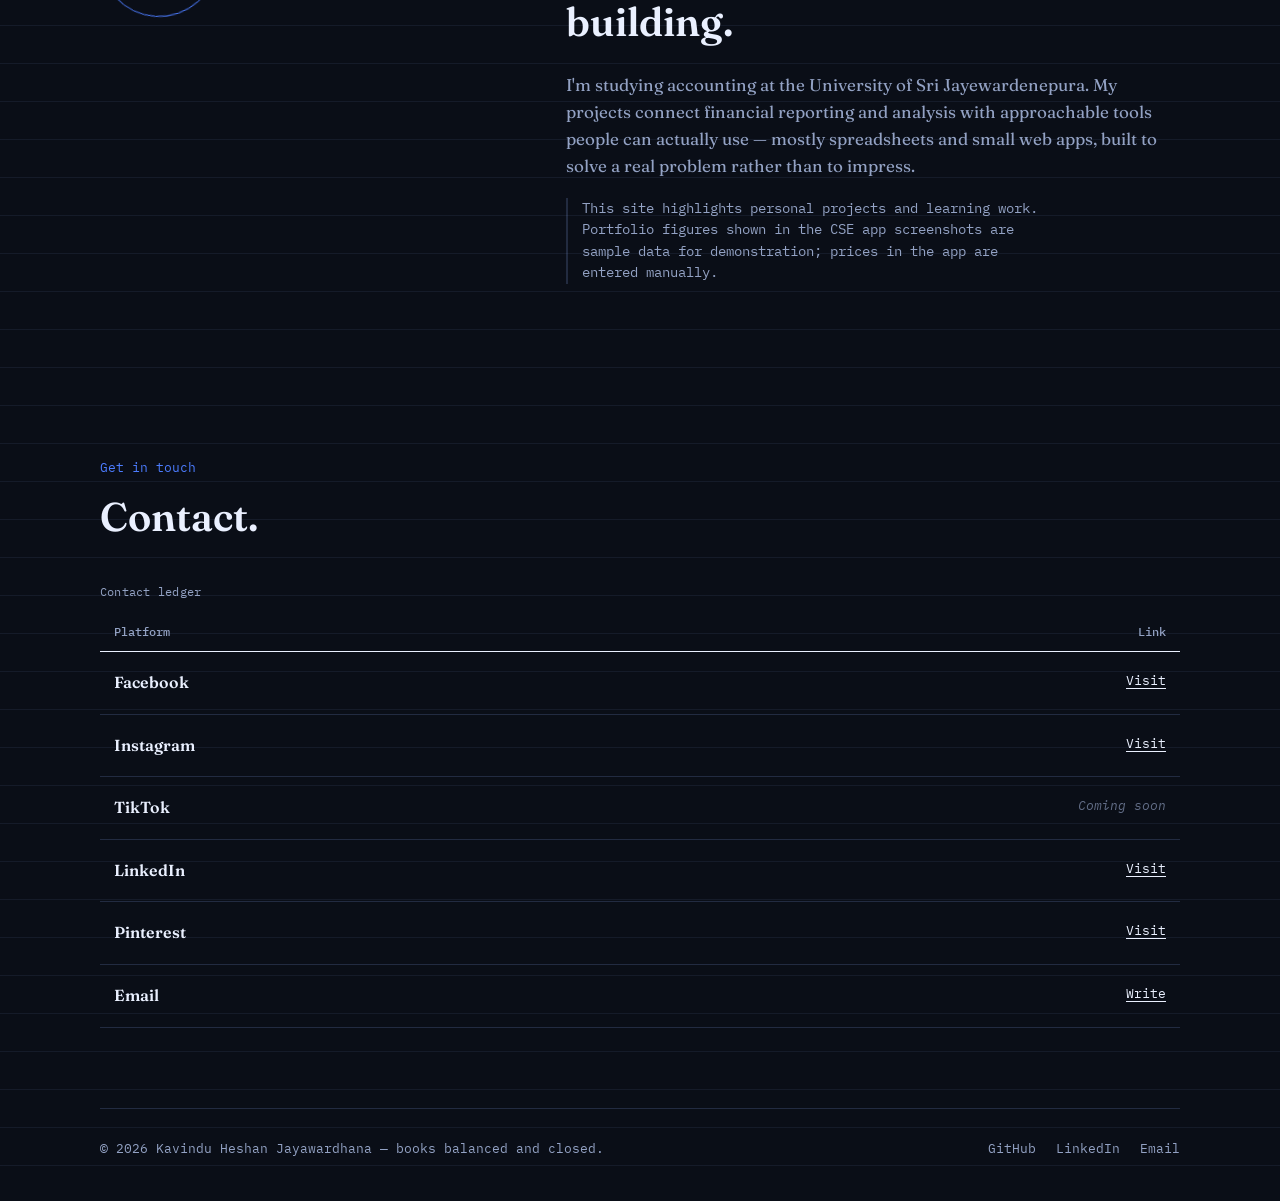
==== commit c809c45a: "Use consistent project numbering and remove volunteer/contact entry numbers" ====
--- a/index.html
+++ b/index.html
@@ -298,7 +298,7 @@
 
     <article class="feature" id="stockwise" style="margin-bottom:28px">
       <div class="feature-copy">
-        <span class="entry-no">P05 · Inventory Valuation System</span>
+        <span class="entry-no">Project 01 · Inventory Valuation System</span>
         <h3>Stockwise</h3>
         <p>Track purchases, sales and linked returns, then calculate closing inventory and cost of goods sold using FIFO or weighted average under periodic and perpetual systems.</p>
         <p>Includes stock cards, low-stock alerts, negative-stock blocking, method comparisons, and CSV reports with JSON backup and restore.</p>
@@ -318,7 +318,7 @@
 
     <article class="feature" id="finstatement-pro" style="margin-bottom:28px">
       <div class="feature-copy">
-        <span class="entry-no">P01 · Automated Financial Statement Generator · v0.2.0</span>
+        <span class="entry-no">Project 02 · Automated Financial Statement Generator · v0.2.0</span>
         <h3>FinStatement Pro</h3>
         <p>Built to reduce repetitive work between a trial balance and draft financial statements. Import CSV or Excel, map the Chart of Accounts, post balanced adjusting journals, and prepare Profit or Loss, Financial Position, and Changes in Equity.</p>
         <p>Controls cover debit–credit balance, contra-account review, opening equity reconciliation, and export readiness. Monetary calculations use decimal.js; cash flow requires comparative balances and supplementary movement data.</p>
@@ -335,7 +335,7 @@
       </div>
       <div class="feature-visual" style="align-items:center;padding:30px">
         <div class="ledger-card" style="width:100%;animation:none">
-          <div class="lc-head"><span>P01 · Reporting workflow</span><span>DRAFT</span></div>
+          <div class="lc-head"><span>Reporting workflow</span><span>DRAFT</span></div>
           <a href="https://j-kavindu.github.io/finstatement-pro/" aria-label="Open FinStatement Pro synthetic demo"><img src="https://raw.githubusercontent.com/j-kavindu/finstatement-pro/main/docs/dashboard.png" alt="FinStatement Pro dashboard with synthetic financial figures and reporting validation controls" loading="lazy" style="border:1px solid var(--rule);border-radius:4px;margin:18px 0"></a>
           <div class="lc-row"><span>01 · Trial balance</span><span>Import &amp; map</span></div>
           <div class="lc-row"><span>02 · Adjustments</span><span>Debits = credits</span></div>
@@ -347,7 +347,7 @@
 
     <article class="feature">
       <div class="feature-copy">
-        <span class="entry-no">Entry No. 001 · Featured</span>
+        <span class="entry-no">Project 03 · Featured</span>
         <h3>CSE Portfolio Tracker</h3>
         <p>An installable, mobile-friendly ledger for tracking Colombo Stock Exchange transactions, holdings, dividends, cash flow, and portfolio performance — with manual prices and Google sign-in for Firebase account sync.</p>
         <div class="tags"><span>JavaScript</span><span>Firebase</span><span>PWA</span><span>Finance</span></div>
@@ -365,7 +365,7 @@
 
     <article class="feature" style="margin-top:28px">
       <div class="feature-copy">
-        <span class="entry-no">Android app · v1.0.1</span>
+        <span class="entry-no">Project 04 · Android app · v1.0.1</span>
         <h3>My 24</h3>
         <p>A native Android productivity and daily planning app built with Kotlin and Jetpack Compose. Includes AdMob banner and rewarded ads, with analytics access through a rewarded ad.</p>
         <div class="tags"><span>Kotlin</span><span>Jetpack Compose</span><span>Android 7.0+</span><span>AdMob</span></div>
@@ -382,37 +382,37 @@
     </article>
 
     <table class="ledger">
-      <caption>Other entries</caption>
+      <caption>More projects</caption>
       <thead>
         <tr><th scope="col" class="row-no">No.</th><th scope="col">Project</th><th scope="col" class="row-type">Type</th><th scope="col" style="text-align:right">Link</th></tr>
       </thead>
       <tbody>
         <tr>
-          <td class="row-no">002</td>
+          <td class="row-no">05</td>
           <td><div class="row-name">Small Business Accounting Dashboard</div><div class="row-desc">Income, expenses, net profit, receivables, and budget-versus-actual reporting in an Excel workbook.</div></td>
           <td class="row-type">Excel</td>
           <td class="row-link"><a href="https://github.com/j-kavindu/small-business-accounting-dashboard">Repository</a></td>
         </tr>
         <tr>
-          <td class="row-no">003</td>
+          <td class="row-no">06</td>
           <td><div class="row-name">CSE Offline Excel Portfolio Tracker</div><div class="row-desc">An offline spreadsheet template for holdings, dividends, sectors, and portfolio targets in LKR.</div></td>
           <td class="row-type">Excel</td>
           <td class="row-link"><span class="unavailable">Repository unavailable</span></td>
         </tr>
         <tr>
-          <td class="row-no">004</td>
+          <td class="row-no">07</td>
           <td><div class="row-name">Personal Finance Tracker</div><div class="row-desc">Monthly income and expense tracking with category analysis, using synthetic LKR transactions.</div></td>
           <td class="row-type">Excel</td>
           <td class="row-link"><a href="https://github.com/j-kavindu/personal-finance-tracker">Repository</a></td>
         </tr>
         <tr>
-          <td class="row-no">005</td>
+          <td class="row-no">08</td>
           <td><div class="row-name">USD → LKR Rate</div><div class="row-desc">A browser-based reference tool for viewing a USD to LKR rate and converting amounts.</div></td>
           <td class="row-type">Web tool</td>
           <td class="row-link"><a href="https://j-kavindu.github.io/usd-lkr-rate/">Open tool</a></td>
         </tr>
         <tr>
-          <td class="row-no">006</td>
+          <td class="row-no">09</td>
           <td><div class="row-name">PDF Toolkit</div><div class="row-desc">Merge PDFs, remove selected pages, convert PDF pages to JPG, and combine JPG/PNG images into a PDF. Files are processed in your browser without being uploaded.</div></td>
           <td class="row-type">Web tool</td>
           <td class="row-link"><a href="https://j-kavindu.github.io/pdf-toolkit/">Open tool</a><br><a href="https://github.com/j-kavindu/j-kavindu.github.io/tree/main/pdf-toolkit">View source</a></td>
@@ -428,17 +428,15 @@
     <table class="ledger">
       <caption>Community entries</caption>
       <thead>
-        <tr><th scope="col" class="row-no">No.</th><th scope="col">Channel</th><th scope="col" class="row-type">Type</th><th scope="col" style="text-align:right">Link</th></tr>
+        <tr><th scope="col">Channel</th><th scope="col" class="row-type">Type</th><th scope="col" style="text-align:right">Link</th></tr>
       </thead>
       <tbody>
         <tr>
-          <td class="row-no">007</td>
           <td><div class="row-name">Commerce Academic Help 🎓</div><div class="row-desc">Free WhatsApp channel sharing commerce &amp; accounting study help for Sri Lankan students.</div></td>
           <td class="row-type">WhatsApp</td>
           <td class="row-link"><a href="https://whatsapp.com/channel/0029VbCz3vvBA1f11d2qRs2r" target="_blank" rel="noopener">Follow</a></td>
         </tr>
         <tr>
-          <td class="row-no">008</td>
           <td><div class="row-name">Educational videos</div><div class="row-desc">Video lessons and walkthroughs on commerce and accounting topics.</div></td>
           <td class="row-type">YouTube</td>
           <td class="row-link"><a href="https://youtube.com/@wanijalk" target="_blank" rel="noopener">Watch</a></td>
@@ -466,15 +464,15 @@
     <table class="ledger">
       <caption>Contact ledger</caption>
       <thead>
-        <tr><th scope="col" class="row-no">No.</th><th scope="col">Platform</th><th scope="col" style="text-align:right">Link</th></tr>
+        <tr><th scope="col">Platform</th><th scope="col" style="text-align:right">Link</th></tr>
       </thead>
       <tbody>
-        <tr><td class="row-no">009</td><td class="row-name">Facebook</td><td class="row-link"><a href="https://www.facebook.com/j.kavindu" target="_blank" rel="noopener">Visit</a></td></tr>
-        <tr><td class="row-no">010</td><td class="row-name">Instagram</td><td class="row-link"><a href="https://www.instagram.com/j_kavindu_" target="_blank" rel="noopener">Visit</a></td></tr>
-        <tr><td class="row-no">011</td><td class="row-name">TikTok</td><td class="row-link"><span class="soon">Coming soon</span></td></tr>
-        <tr><td class="row-no">012</td><td class="row-name">LinkedIn</td><td class="row-link"><a href="https://www.linkedin.com/in/jkavindu/" target="_blank" rel="noopener">Visit</a></td></tr>
-        <tr><td class="row-no">013</td><td class="row-name">Pinterest</td><td class="row-link"><a href="https://www.pinterest.com/j_kavindu_heshan" target="_blank" rel="noopener">Visit</a></td></tr>
-        <tr><td class="row-no">014</td><td class="row-name">Email</td><td class="row-link"><a href="mailto:j.kavindu@outlook.com">Write</a></td></tr>
+        <tr><td class="row-name">Facebook</td><td class="row-link"><a href="https://www.facebook.com/j.kavindu" target="_blank" rel="noopener">Visit</a></td></tr>
+        <tr><td class="row-name">Instagram</td><td class="row-link"><a href="https://www.instagram.com/j_kavindu_" target="_blank" rel="noopener">Visit</a></td></tr>
+        <tr><td class="row-name">TikTok</td><td class="row-link"><span class="soon">Coming soon</span></td></tr>
+        <tr><td class="row-name">LinkedIn</td><td class="row-link"><a href="https://www.linkedin.com/in/jkavindu/" target="_blank" rel="noopener">Visit</a></td></tr>
+        <tr><td class="row-name">Pinterest</td><td class="row-link"><a href="https://www.pinterest.com/j_kavindu_heshan" target="_blank" rel="noopener">Visit</a></td></tr>
+        <tr><td class="row-name">Email</td><td class="row-link"><a href="mailto:j.kavindu@outlook.com">Write</a></td></tr>
       </tbody>
     </table>
   </section>
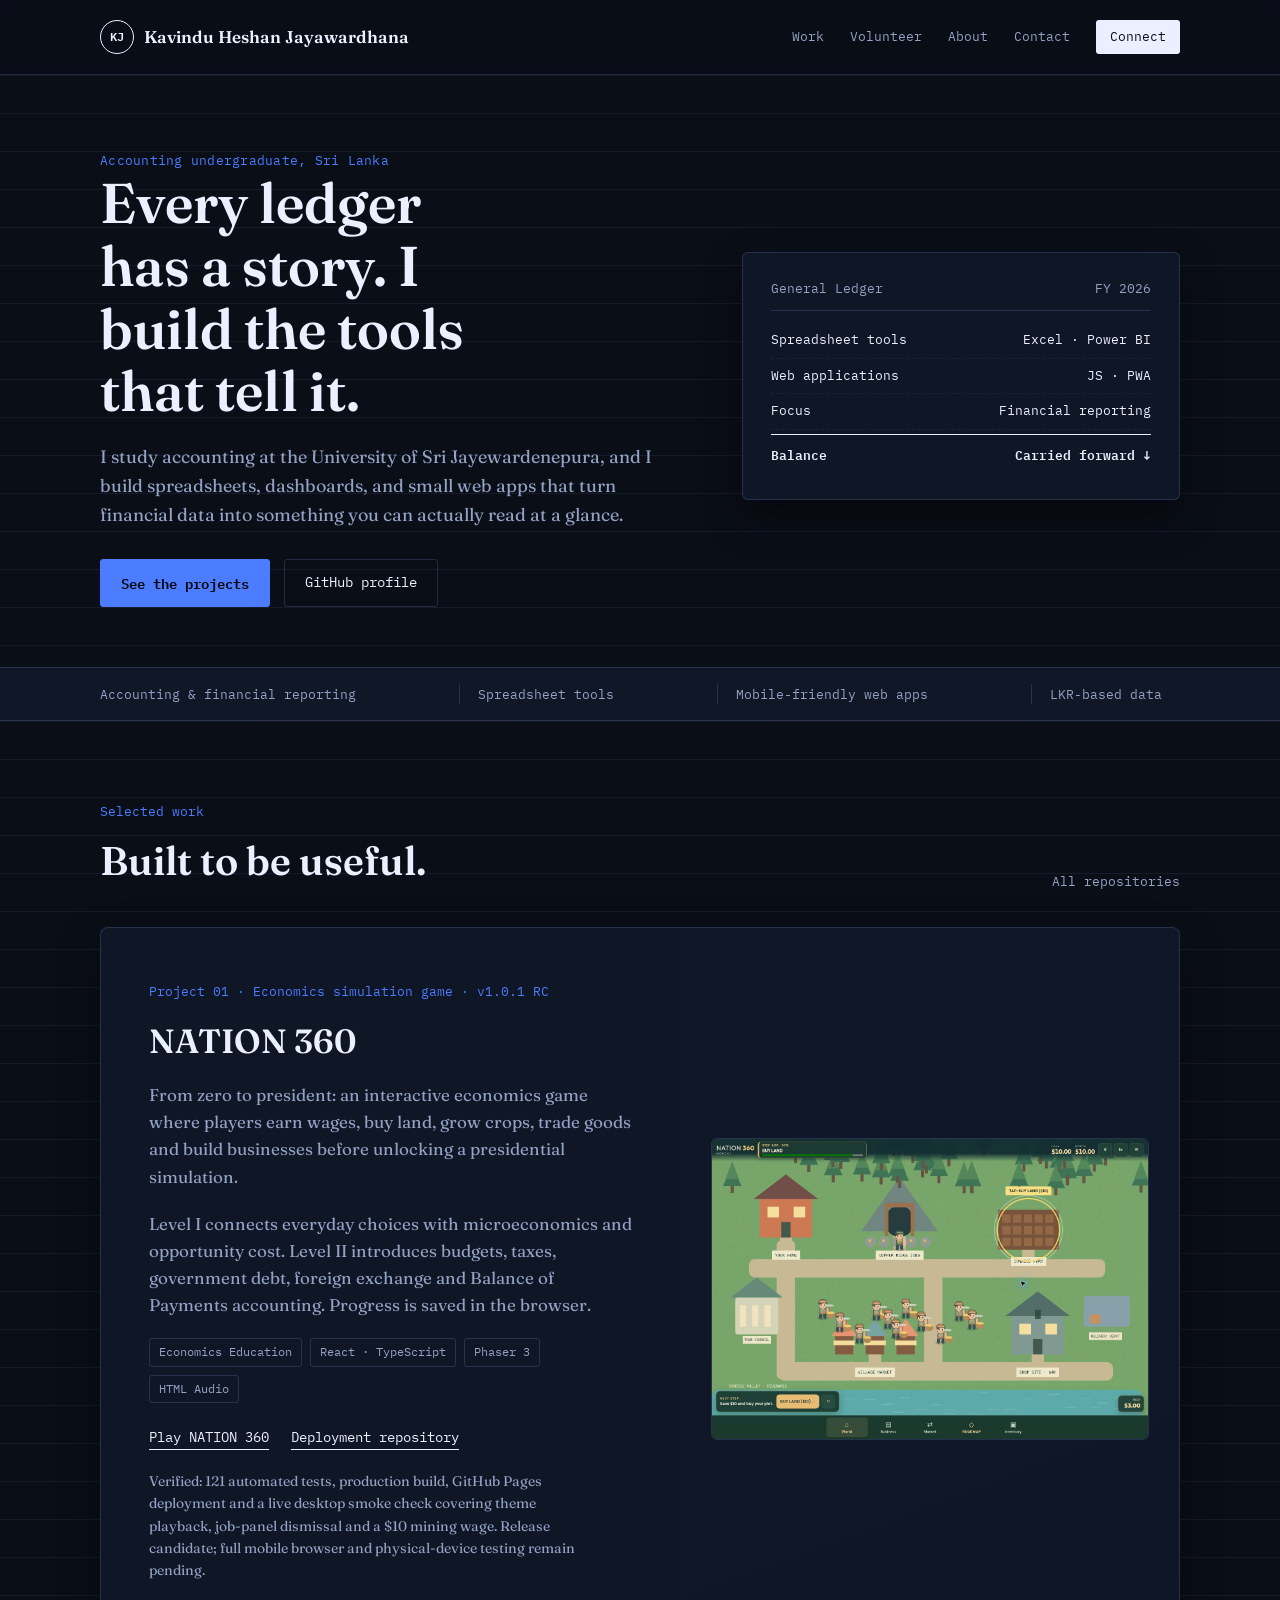
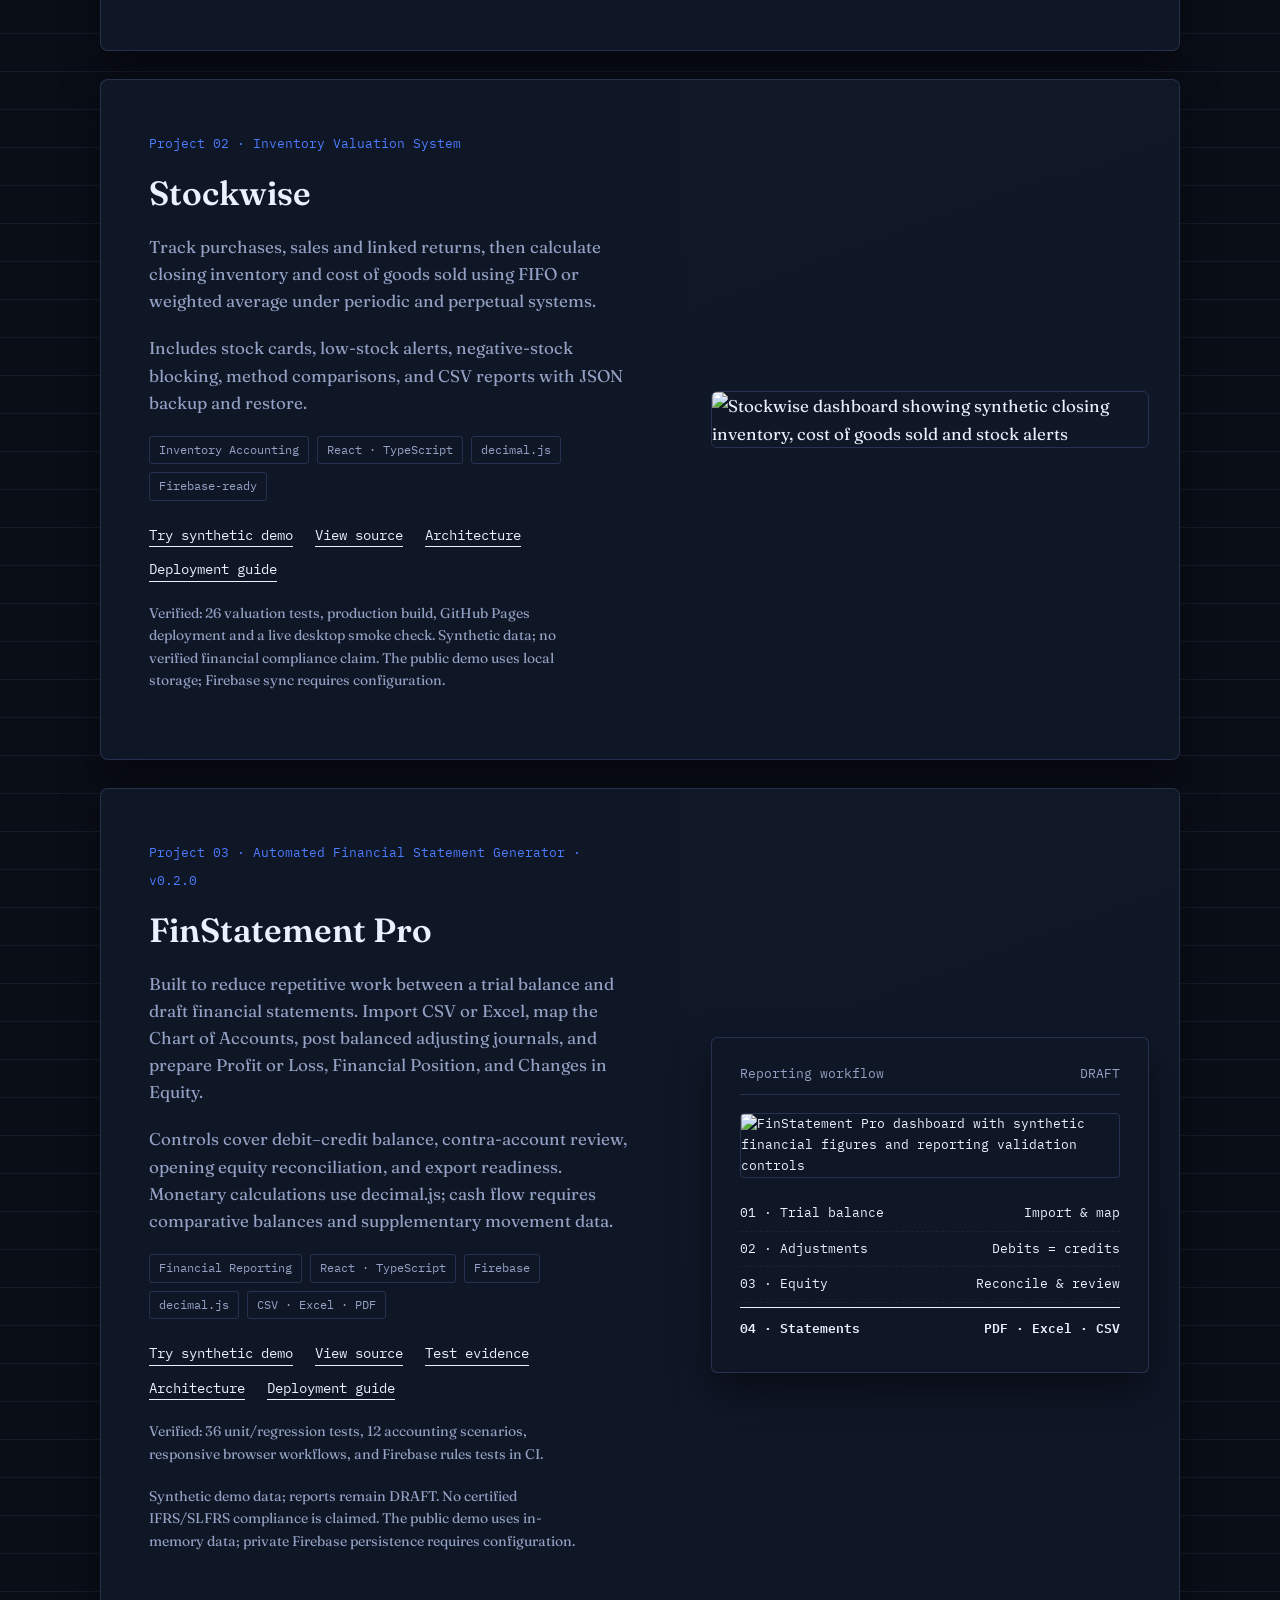
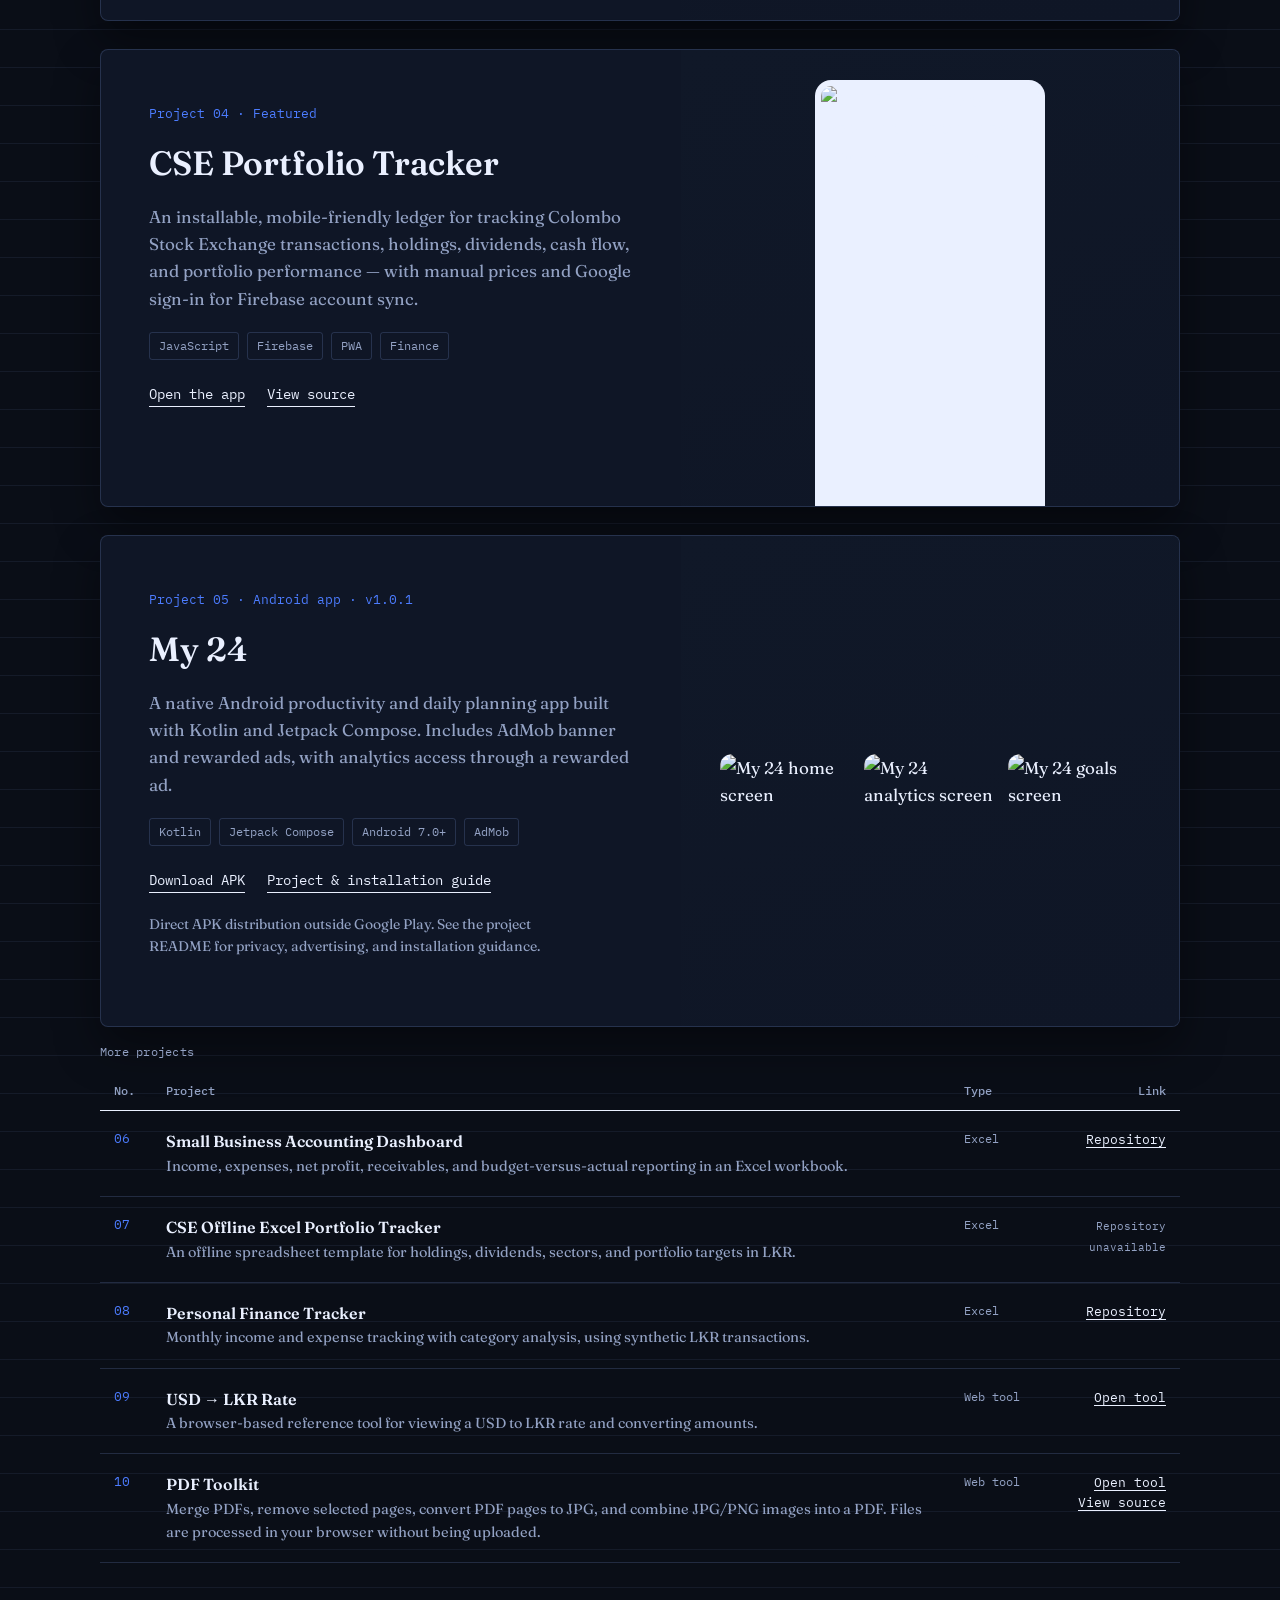
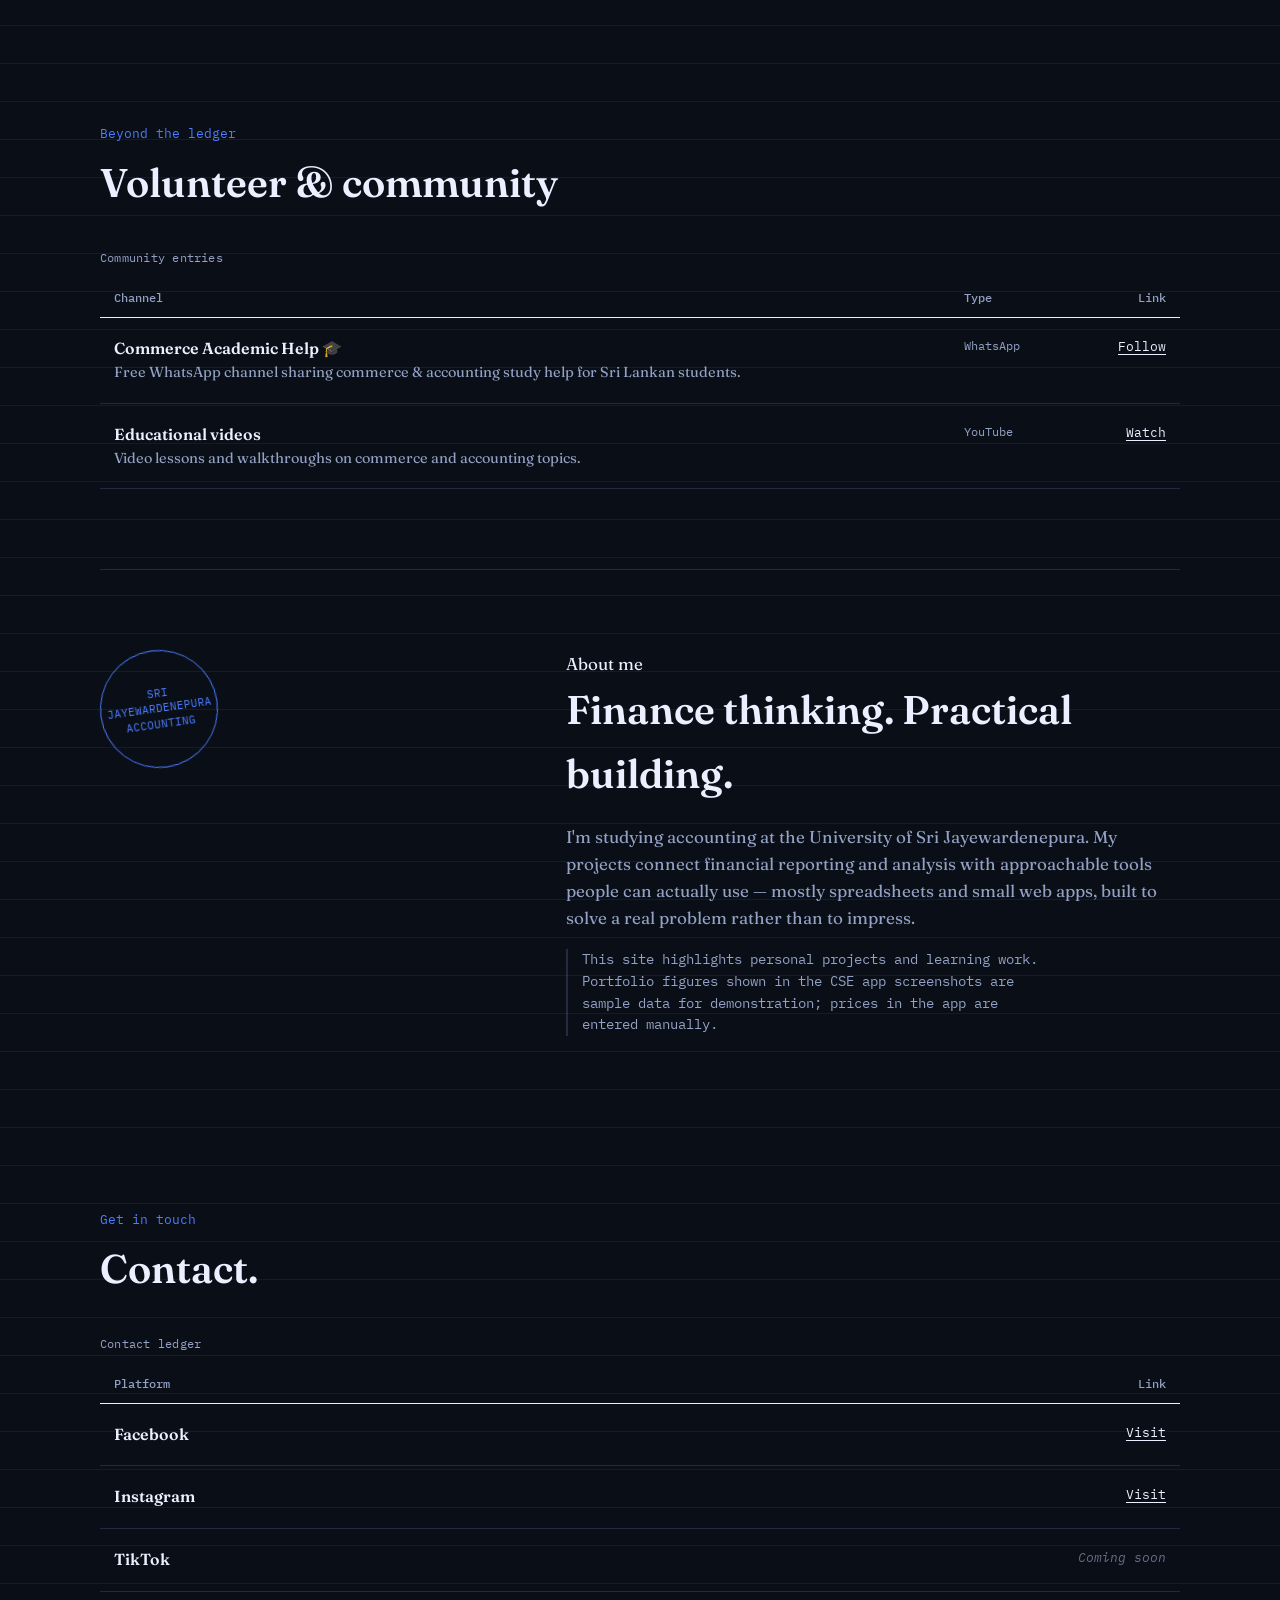
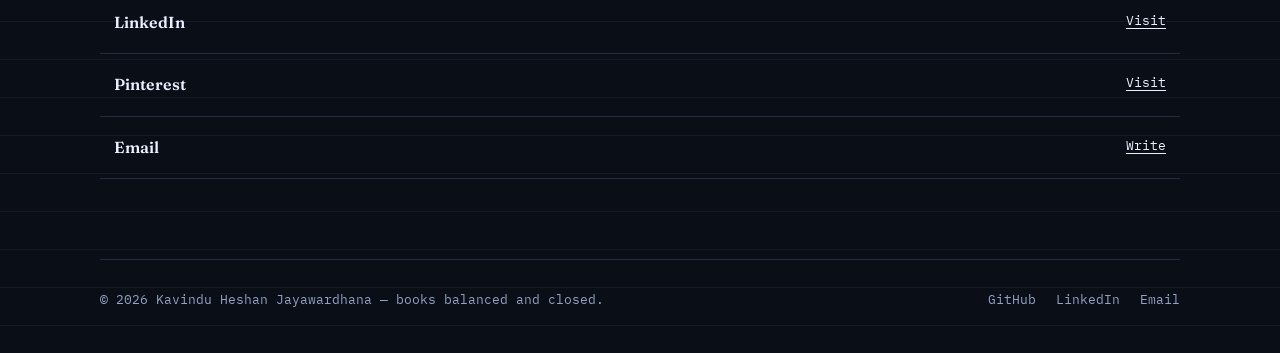
==== commit 13676578: "Feature NATION 360 game on portfolio Add the published economics simulation with a gameplay screensh" ====
--- a/index.html
+++ b/index.html
@@ -296,9 +296,27 @@
       <a class="all-link" href="https://github.com/j-kavindu?tab=repositories">All repositories</a>
     </div>
 
+    <article class="feature" id="nation360" style="margin-bottom:28px">
+      <div class="feature-copy">
+        <span class="entry-no">Project 01 · Economics simulation game · v1.0.1 RC</span>
+        <h3>NATION 360</h3>
+        <p>From zero to president: an interactive economics game where players earn wages, buy land, grow crops, trade goods and build businesses before unlocking a presidential simulation.</p>
+        <p>Level I connects everyday choices with microeconomics and opportunity cost. Level II introduces budgets, taxes, government debt, foreign exchange and Balance of Payments accounting. Progress is saved in the browser.</p>
+        <div class="tags"><span>Economics Education</span><span>React · TypeScript</span><span>Phaser 3</span><span>HTML Audio</span></div>
+        <div class="feature-links">
+          <a href="https://j-kavindu.github.io/nation360/">Play NATION 360</a>
+          <a href="https://github.com/j-kavindu/nation360">Deployment repository</a>
+        </div>
+        <p style="margin-top:20px;font-size:14px">Verified: 121 automated tests, production build, GitHub Pages deployment and a live desktop smoke check covering theme playback, job-panel dismissal and a $10 mining wage. Release candidate; full mobile browser and physical-device testing remain pending.</p>
+      </div>
+      <div class="feature-visual" style="align-items:center;padding:30px">
+        <a href="https://j-kavindu.github.io/nation360/" aria-label="Play NATION 360 economics simulation"><img src="./nation360-preview.jpg" alt="NATION 360 gameplay showing the village, farm, market and first $10 mining wage" loading="lazy" width="1363" height="936" style="display:block;width:100%;height:auto;border:1px solid var(--rule);border-radius:6px"></a>
+      </div>
+    </article>
+
     <article class="feature" id="stockwise" style="margin-bottom:28px">
       <div class="feature-copy">
-        <span class="entry-no">Project 01 · Inventory Valuation System</span>
+        <span class="entry-no">Project 02 · Inventory Valuation System</span>
         <h3>Stockwise</h3>
         <p>Track purchases, sales and linked returns, then calculate closing inventory and cost of goods sold using FIFO or weighted average under periodic and perpetual systems.</p>
         <p>Includes stock cards, low-stock alerts, negative-stock blocking, method comparisons, and CSV reports with JSON backup and restore.</p>
@@ -318,7 +336,7 @@
 
     <article class="feature" id="finstatement-pro" style="margin-bottom:28px">
       <div class="feature-copy">
-        <span class="entry-no">Project 02 · Automated Financial Statement Generator · v0.2.0</span>
+        <span class="entry-no">Project 03 · Automated Financial Statement Generator · v0.2.0</span>
         <h3>FinStatement Pro</h3>
         <p>Built to reduce repetitive work between a trial balance and draft financial statements. Import CSV or Excel, map the Chart of Accounts, post balanced adjusting journals, and prepare Profit or Loss, Financial Position, and Changes in Equity.</p>
         <p>Controls cover debit–credit balance, contra-account review, opening equity reconciliation, and export readiness. Monetary calculations use decimal.js; cash flow requires comparative balances and supplementary movement data.</p>
@@ -347,7 +365,7 @@
 
     <article class="feature">
       <div class="feature-copy">
-        <span class="entry-no">Project 03 · Featured</span>
+        <span class="entry-no">Project 04 · Featured</span>
         <h3>CSE Portfolio Tracker</h3>
         <p>An installable, mobile-friendly ledger for tracking Colombo Stock Exchange transactions, holdings, dividends, cash flow, and portfolio performance — with manual prices and Google sign-in for Firebase account sync.</p>
         <div class="tags"><span>JavaScript</span><span>Firebase</span><span>PWA</span><span>Finance</span></div>
@@ -365,7 +383,7 @@
 
     <article class="feature" style="margin-top:28px">
       <div class="feature-copy">
-        <span class="entry-no">Project 04 · Android app · v1.0.1</span>
+        <span class="entry-no">Project 05 · Android app · v1.0.1</span>
         <h3>My 24</h3>
         <p>A native Android productivity and daily planning app built with Kotlin and Jetpack Compose. Includes AdMob banner and rewarded ads, with analytics access through a rewarded ad.</p>
         <div class="tags"><span>Kotlin</span><span>Jetpack Compose</span><span>Android 7.0+</span><span>AdMob</span></div>
@@ -388,31 +406,31 @@
       </thead>
       <tbody>
         <tr>
-          <td class="row-no">05</td>
+          <td class="row-no">06</td>
           <td><div class="row-name">Small Business Accounting Dashboard</div><div class="row-desc">Income, expenses, net profit, receivables, and budget-versus-actual reporting in an Excel workbook.</div></td>
           <td class="row-type">Excel</td>
           <td class="row-link"><a href="https://github.com/j-kavindu/small-business-accounting-dashboard">Repository</a></td>
         </tr>
         <tr>
-          <td class="row-no">06</td>
+          <td class="row-no">07</td>
           <td><div class="row-name">CSE Offline Excel Portfolio Tracker</div><div class="row-desc">An offline spreadsheet template for holdings, dividends, sectors, and portfolio targets in LKR.</div></td>
           <td class="row-type">Excel</td>
           <td class="row-link"><span class="unavailable">Repository unavailable</span></td>
         </tr>
         <tr>
-          <td class="row-no">07</td>
+          <td class="row-no">08</td>
           <td><div class="row-name">Personal Finance Tracker</div><div class="row-desc">Monthly income and expense tracking with category analysis, using synthetic LKR transactions.</div></td>
           <td class="row-type">Excel</td>
           <td class="row-link"><a href="https://github.com/j-kavindu/personal-finance-tracker">Repository</a></td>
         </tr>
         <tr>
-          <td class="row-no">08</td>
+          <td class="row-no">09</td>
           <td><div class="row-name">USD → LKR Rate</div><div class="row-desc">A browser-based reference tool for viewing a USD to LKR rate and converting amounts.</div></td>
           <td class="row-type">Web tool</td>
           <td class="row-link"><a href="https://j-kavindu.github.io/usd-lkr-rate/">Open tool</a></td>
         </tr>
         <tr>
-          <td class="row-no">09</td>
+          <td class="row-no">10</td>
           <td><div class="row-name">PDF Toolkit</div><div class="row-desc">Merge PDFs, remove selected pages, convert PDF pages to JPG, and combine JPG/PNG images into a PDF. Files are processed in your browser without being uploaded.</div></td>
           <td class="row-type">Web tool</td>
           <td class="row-link"><a href="https://j-kavindu.github.io/pdf-toolkit/">Open tool</a><br><a href="https://github.com/j-kavindu/j-kavindu.github.io/tree/main/pdf-toolkit">View source</a></td>
@@ -490,5 +508,4 @@
 </footer>
 
 </body>
-</html>
-
+</html>
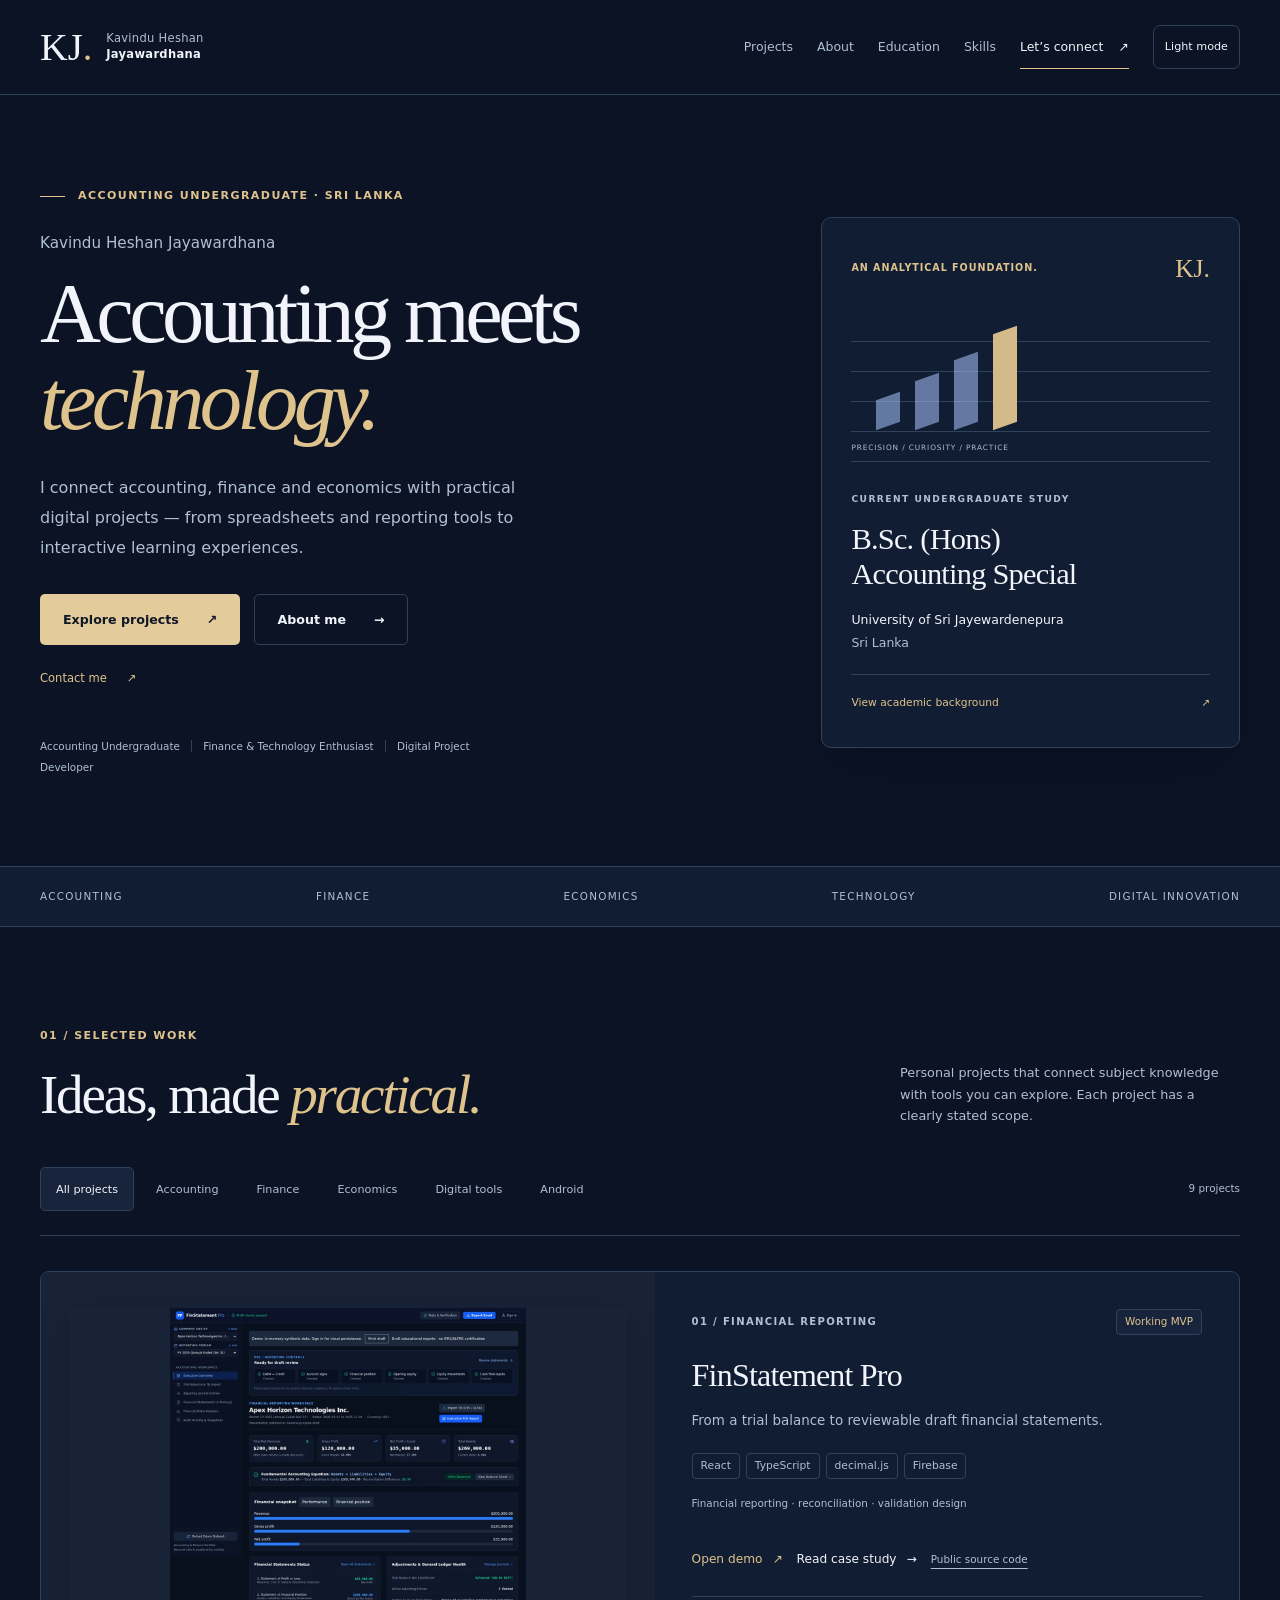
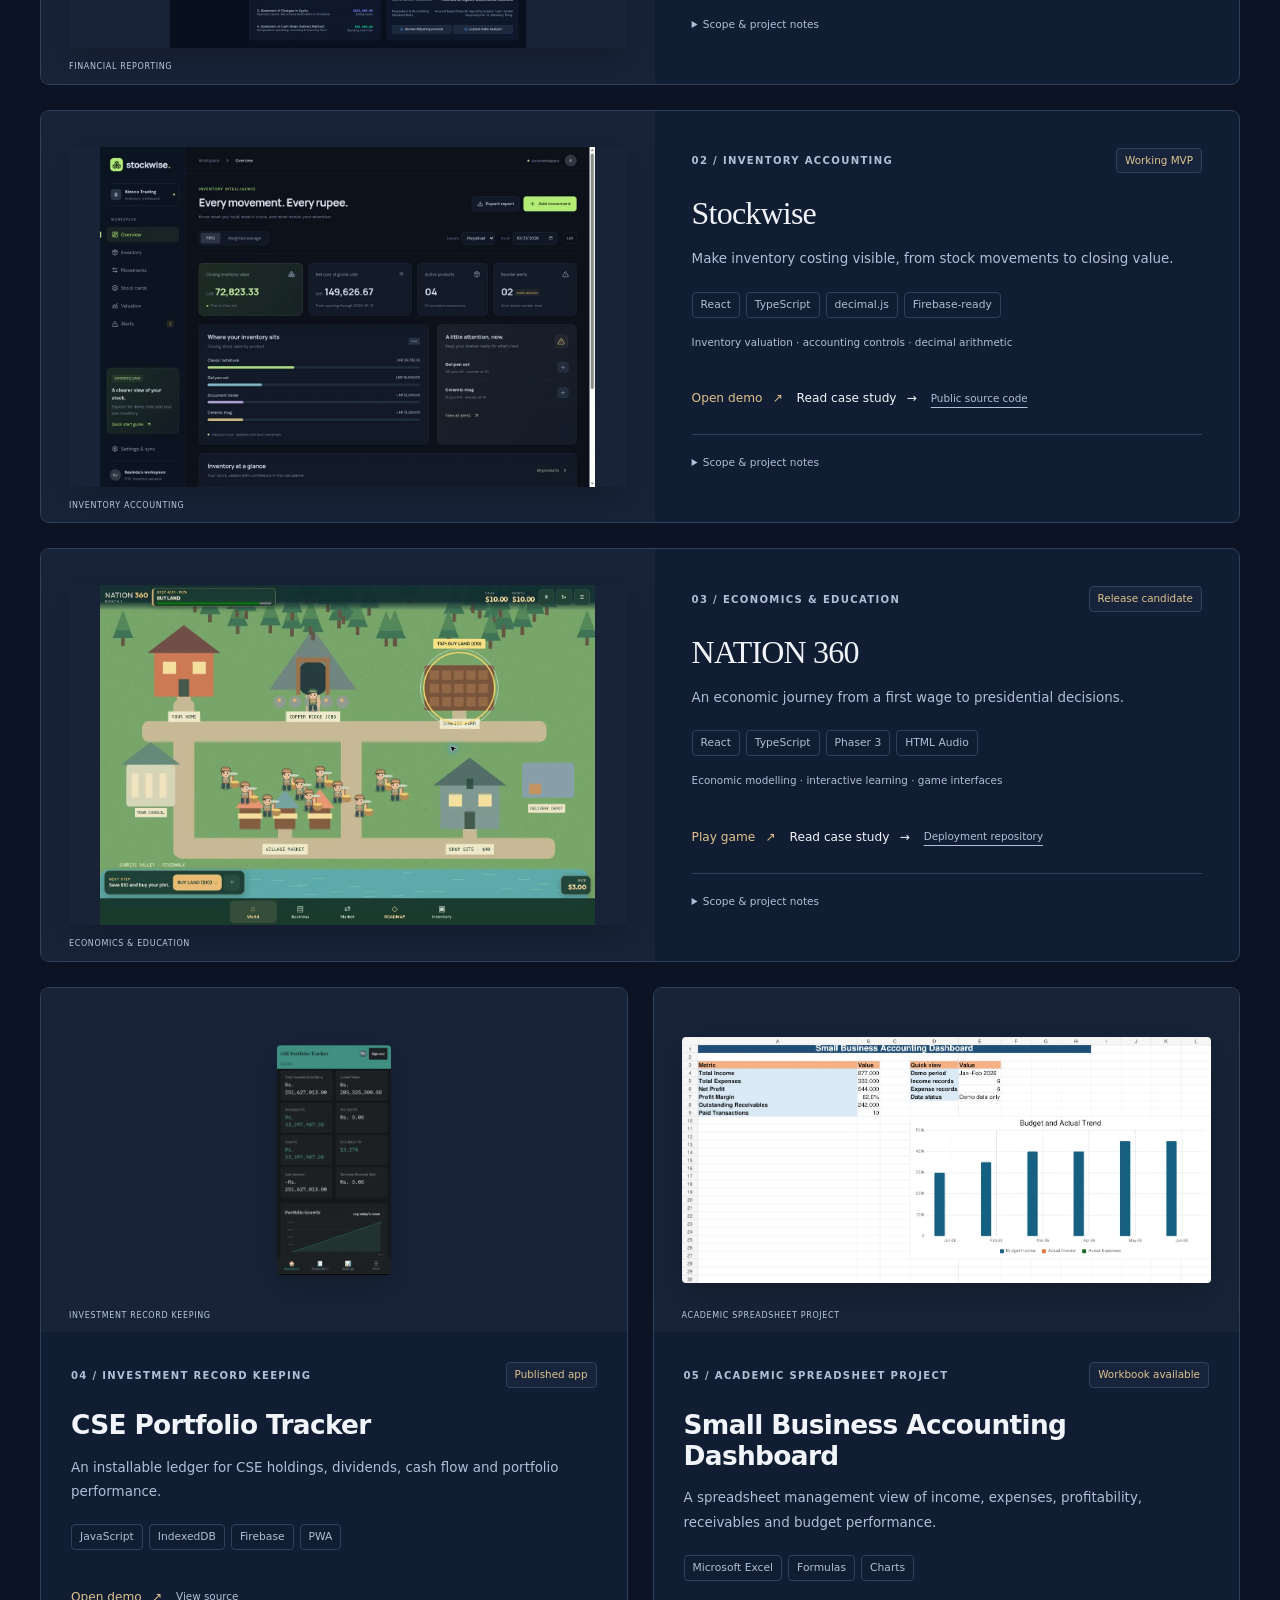
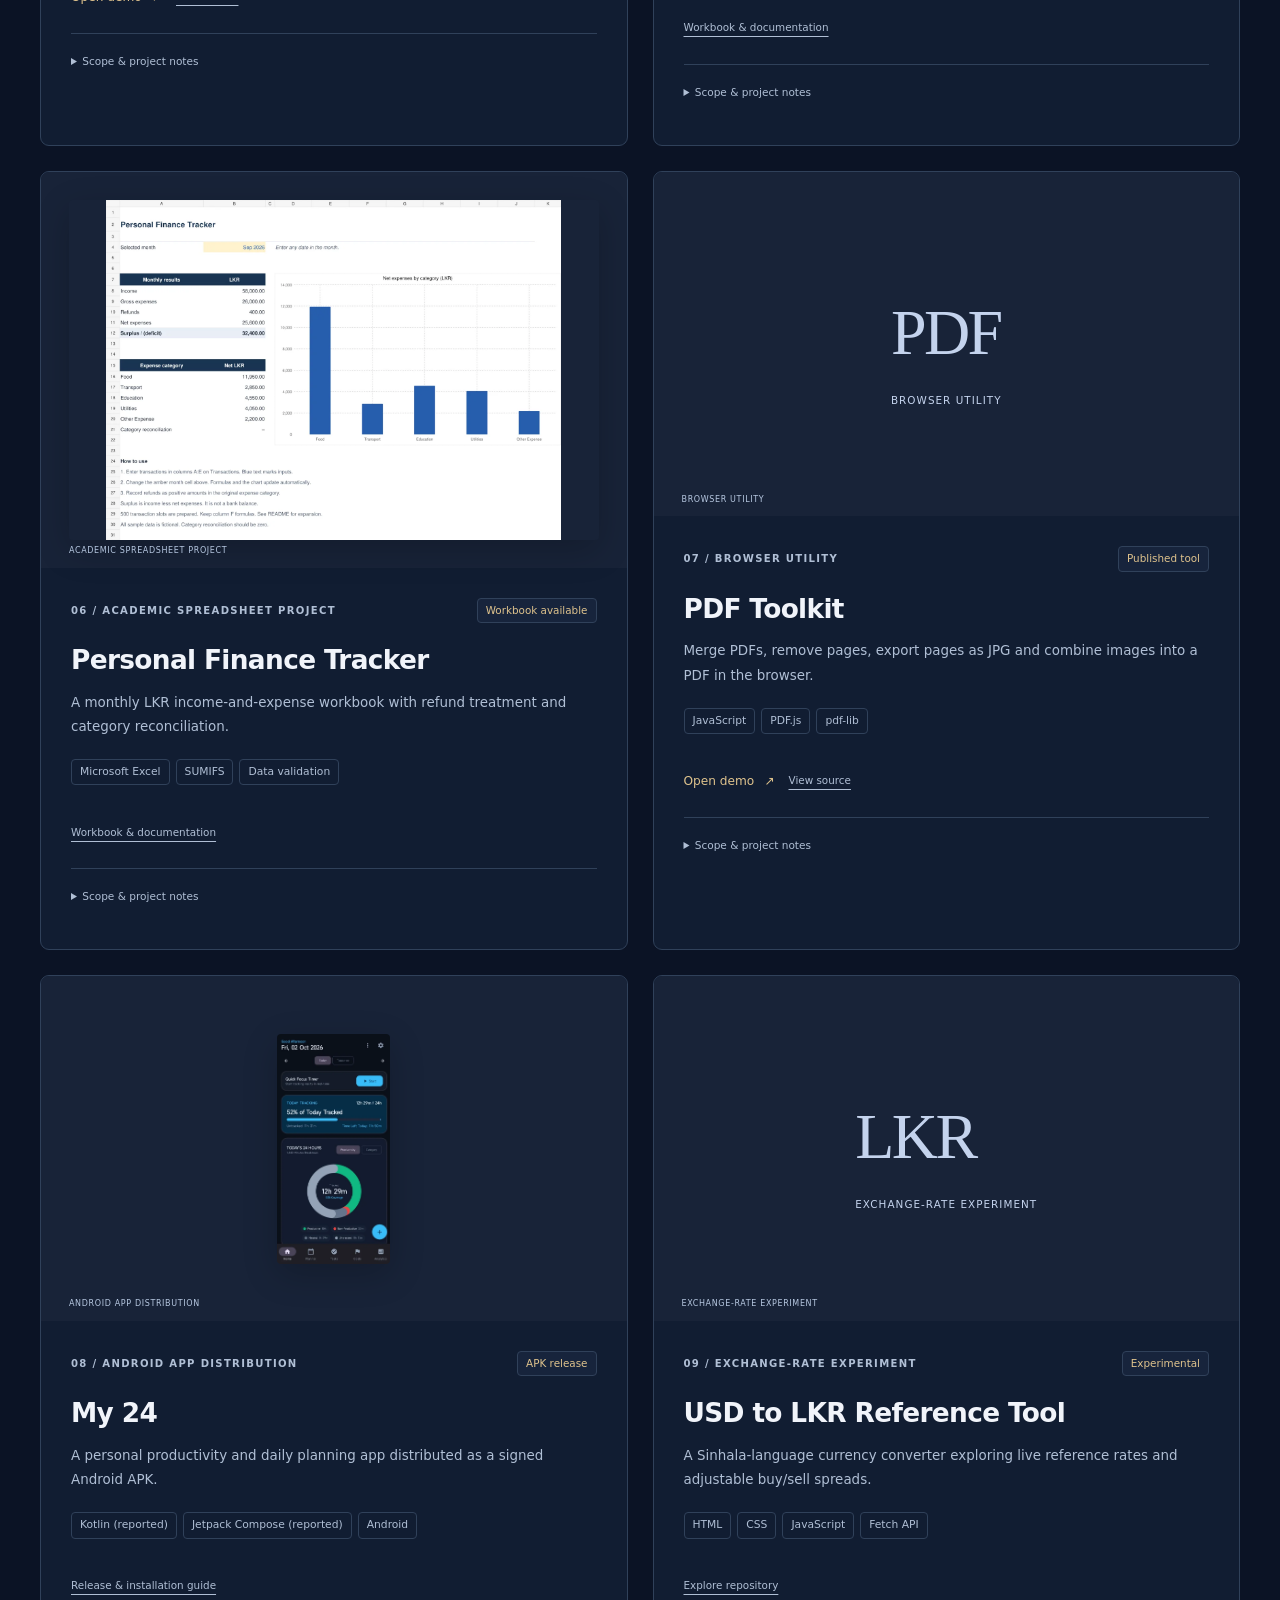
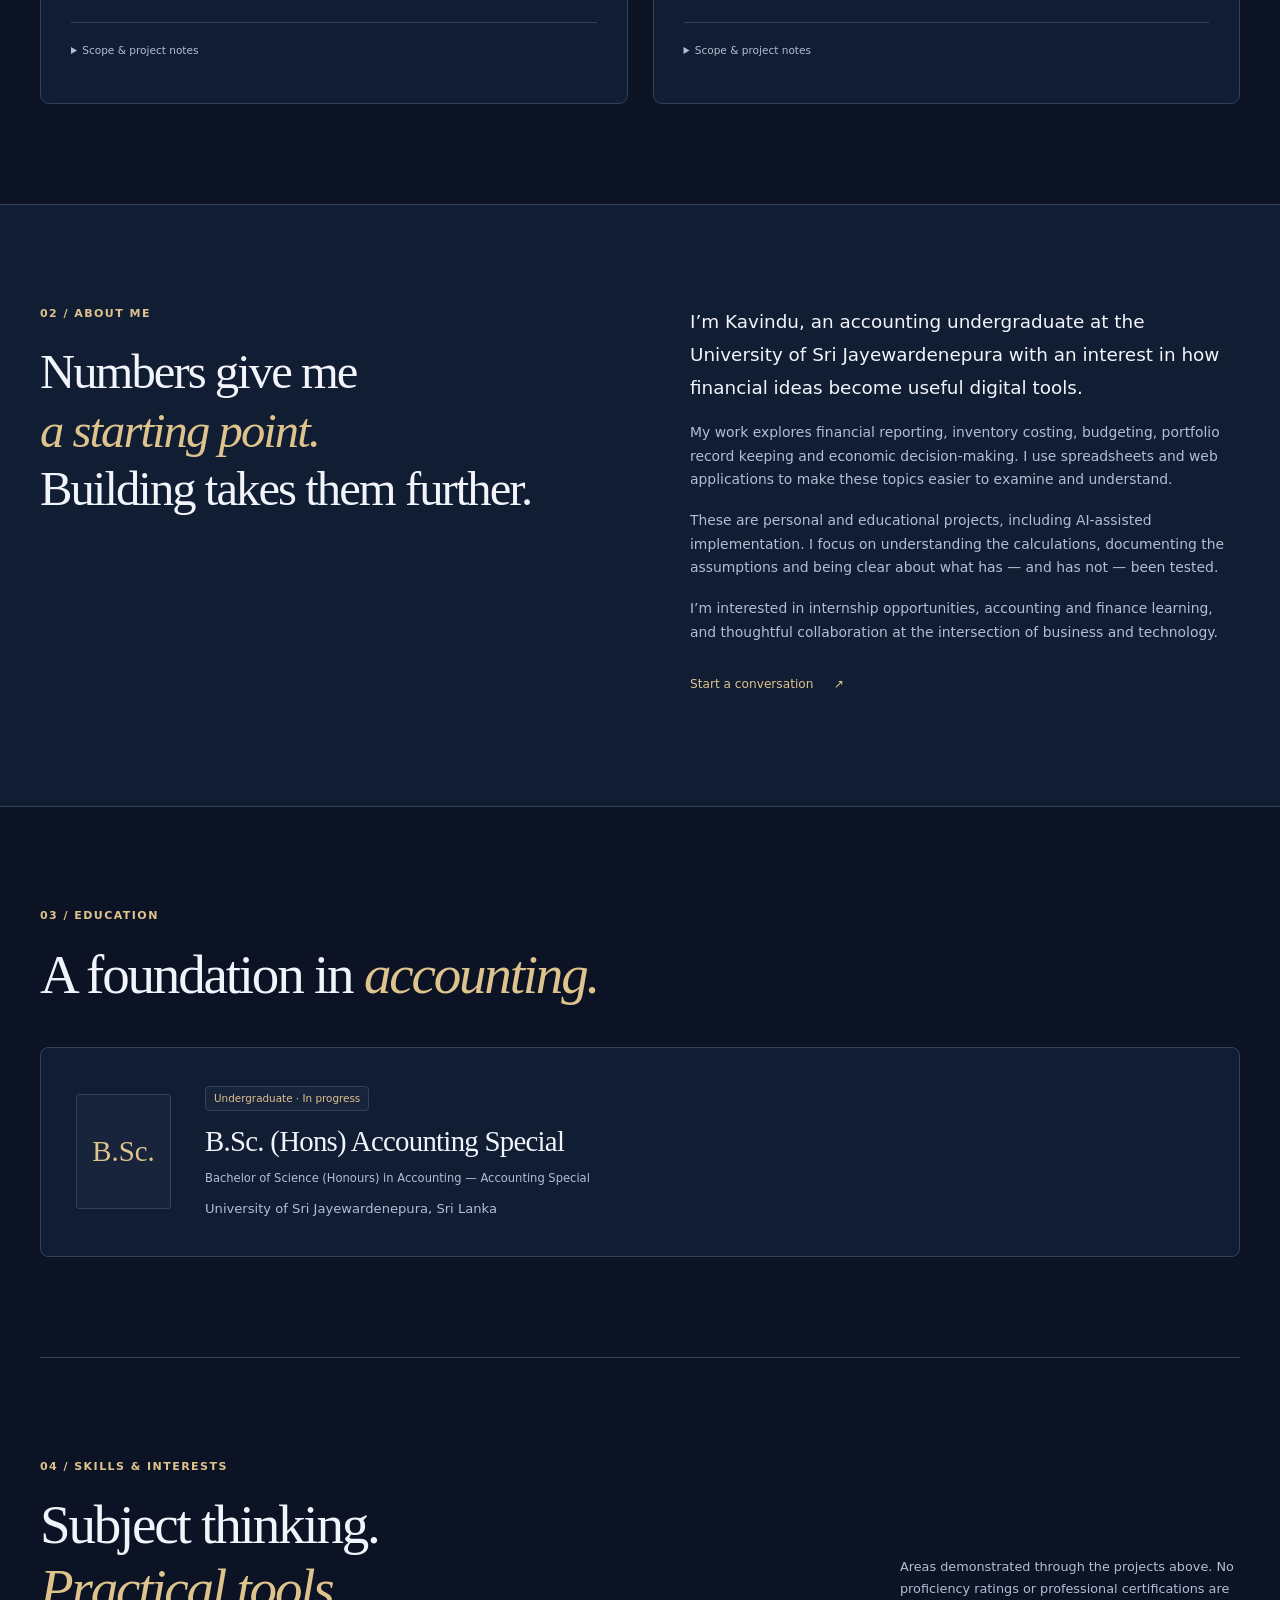
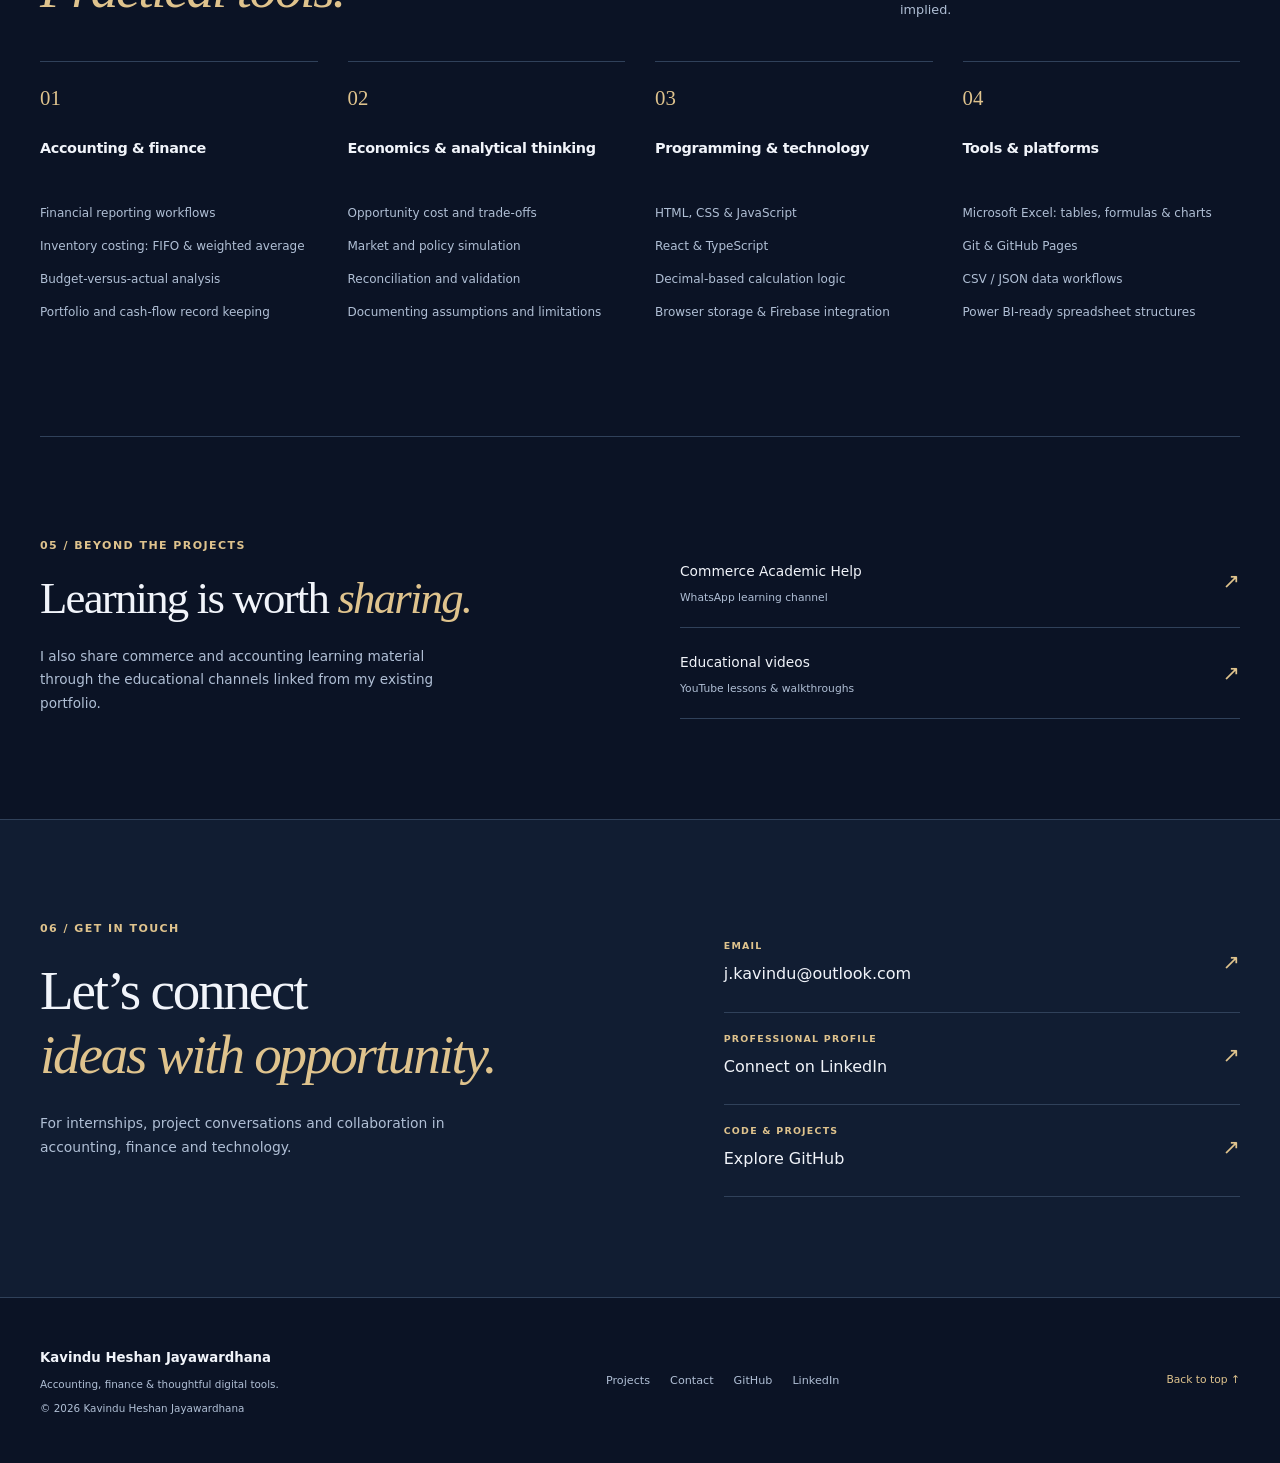
==== commit 44d5f350: "Redesign accounting and technology portfolio for review Add verified academic positioning, audited p" ====
--- a/index.html
+++ b/index.html
@@ -1,511 +1,87 @@
-<!DOCTYPE html>
+<!doctype html>
 <html lang="en">
 <head>
-<meta charset="UTF-8">
-<meta name="viewport" content="width=device-width, initial-scale=1">
-<meta name="theme-color" content="#0A0E17">
-<meta name="description" content="Kavindu Heshan Jayawardhana — accounting undergraduate at the University of Sri Jayewardenepura building finance tools, Excel dashboards and web apps.">
+<meta charset="utf-8">
+<meta name="viewport" content="width=device-width, initial-scale=1, viewport-fit=cover">
+<meta name="theme-color" content="#0b1325">
+<title>Kavindu Heshan Jayawardhana | Accounting &amp; Technology Portfolio</title>
+<meta name="description" content="Accounting undergraduate at the University of Sri Jayewardenepura. Explore Kavindu Heshan Jayawardhana’s finance tools, economics games and digital projects.">
 <meta name="author" content="Kavindu Heshan Jayawardhana">
-<meta name="robots" content="index, follow">
+<meta name="robots" content="index, follow, max-image-preview:large">
 <link rel="canonical" href="https://j-kavindu.github.io/">
-<meta property="og:type" content="profile">
-<meta property="og:title" content="Kavindu Heshan Jayawardhana | Accounting & Finance Portfolio">
-<meta property="og:description" content="Accounting undergraduate at the University of Sri Jayewardenepura building practical finance tools, dashboards, spreadsheets, and web apps.">
+<link rel="icon" href="/favicon.svg" type="image/svg+xml">
+<meta property="og:type" content="website">
+<meta property="og:title" content="Kavindu Heshan Jayawardhana | Accounting &amp; Technology Portfolio">
+<meta property="og:description" content="Accounting undergraduate at the University of Sri Jayewardenepura. Explore Kavindu Heshan Jayawardhana’s finance tools, economics games and digital projects.">
 <meta property="og:url" content="https://j-kavindu.github.io/">
-<meta property="profile:first_name" content="Kavindu">
-<meta property="profile:last_name" content="Jayawardhana">
-<meta name="twitter:card" content="summary">
-<title>Kavindu Heshan Jayawardhana | Accounting &amp; Finance Portfolio</title>
-<script type="application/ld+json">
-{
-  "@context": "https://schema.org",
-  "@type": "Person",
-  "name": "Kavindu Heshan Jayawardhana",
-  "alternateName": [
-    "Kavindu Jayawardhana",
-    "Kavindu Heshan",
-    "J. Kavindu"
-  ],
-  "url": "https://j-kavindu.github.io/",
-  "jobTitle": "Accounting Undergraduate",
-  "description": "Accounting undergraduate in Sri Lanka building spreadsheets, dashboards and small web apps for financial reporting.",
-  "alumniOf": {
-    "@type": "CollegeOrUniversity",
-    "name": "University of Sri Jayewardenepura"
-  },
-  "knowsAbout": [
-    "Accounting",
-    "Financial reporting",
-    "Excel",
-    "Power BI",
-    "Web applications"
-  ],
-  "sameAs": [
-    "https://github.com/j-kavindu",
-    "https://www.linkedin.com/in/jkavindu/",
-    "https://www.facebook.com/j.kavindu",
-    "https://www.instagram.com/j_kavindu_",
-    "https://www.pinterest.com/j_kavindu_heshan"
-  ]
-}
-</script>
-<link rel="preconnect" href="https://fonts.googleapis.com">
-<link rel="preconnect" href="https://fonts.gstatic.com" crossorigin>
-<link href="https://fonts.googleapis.com/css2?family=Fraunces:ital,opsz,wght@0,9..144,340;0,9..144,460;0,9..144,600;0,9..144,720;1,9..144,460&family=IBM+Plex+Mono:wght@400;500;600&display=swap" rel="stylesheet">
-<style>
-  :root{
-    --paper:#0A0E17;
-    --paper-deep:#101828;
-    --rule:rgba(146,177,255,0.18);
-    --rule-soft:rgba(146,177,255,0.08);
-    --ink:#EAF0FF;
-    --ink-soft:#93A2C4;
-    --brass:#4C7CFF;
-    --red:#6FA0FF;
-    --card:#0F1626;
-    --serif:'Fraunces',serif;
-    --mono:'IBM Plex Mono',monospace;
-  }
-  *{box-sizing:border-box;}
-  html{scroll-behavior:smooth;}
-  body{
-    margin:0;
-    background:
-      repeating-linear-gradient(var(--paper) 0 37px, var(--rule-soft) 37px 38px),
-      var(--paper);
-    color:var(--ink);
-    font-family:var(--serif);
-    font-size:17px;
-    line-height:1.6;
-  }
-  .shell{width:min(100% - 48px,1080px);margin-inline:auto;}
-  a{color:inherit;text-decoration:none;}
-  img{max-width:100%;display:block;}
+<meta property="og:site_name" content="Kavindu Heshan Jayawardhana">
+<meta property="og:image" content="https://j-kavindu.github.io/social-preview.png">
+<meta property="og:image:width" content="1200">
+<meta property="og:image:height" content="630">
+<meta property="og:image:alt" content="Kavindu Heshan Jayawardhana — Accounting meets technology. Accounting undergraduate at the University of Sri Jayewardenepura.">
+<meta name="twitter:card" content="summary_large_image">
+<meta name="twitter:title" content="Kavindu Heshan Jayawardhana | Accounting &amp; Technology Portfolio">
+<meta name="twitter:description" content="Accounting undergraduate at the University of Sri Jayewardenepura. Explore Kavindu Heshan Jayawardhana’s finance tools, economics games and digital projects.">
+<meta name="twitter:image" content="https://j-kavindu.github.io/social-preview.png">
+<meta name="twitter:image:alt" content="Accounting meets technology — Kavindu Heshan Jayawardhana">
+<link rel="stylesheet" href="/portfolio.css">
+<script src="/portfolio.js" defer></script>
+<script type="application/ld+json">{"@context": "https://schema.org", "@graph": [{"@type": "Person", "@id": "https://j-kavindu.github.io/#person", "name": "Kavindu Heshan Jayawardhana", "url": "https://j-kavindu.github.io/", "jobTitle": "Accounting Undergraduate", "description": "Accounting undergraduate and digital project developer in Sri Lanka. Studying B.Sc. (Hons) Accounting Special at the University of Sri Jayewardenepura.", "affiliation": {"@type": "CollegeOrUniversity", "name": "University of Sri Jayewardenepura", "description": "Current undergraduate study in Accounting Special, Sri Lanka"}, "sameAs": ["https://github.com/j-kavindu", "https://www.linkedin.com/in/jkavindu/"], "knowsAbout": ["Accounting", "Financial reporting", "Inventory valuation", "Finance", "Economics", "Microsoft Excel", "TypeScript", "Web applications"]}, {"@type": "WebSite", "@id": "https://j-kavindu.github.io/#website", "url": "https://j-kavindu.github.io/", "name": "Kavindu Heshan Jayawardhana — Accounting & Technology Portfolio", "publisher": {"@id": "https://j-kavindu.github.io/#person"}}, {"@type": "ProfilePage", "@id": "https://j-kavindu.github.io/#profile", "url": "https://j-kavindu.github.io/", "name": "Kavindu Heshan Jayawardhana — Accounting Undergraduate & Digital Project Developer", "mainEntity": {"@id": "https://j-kavindu.github.io/#person"}}]}</script>
+</head><body>
+<a class="skip-link" href="#main">Skip to main content</a>
+<header class="site-header"><div class="shell header-inner">
+<a class="brand" href="#top" aria-label="Kavindu Heshan Jayawardhana, home"><span class="monogram" aria-hidden="true">KJ<span>.</span></span><span class="brand-name">Kavindu Heshan<br><strong>Jayawardhana</strong></span></a>
+<div class="header-controls"><button class="theme-toggle" type="button" aria-label="Switch to light theme" aria-pressed="false" hidden>Light mode</button><button class="menu-toggle" type="button" aria-controls="primary-nav" aria-expanded="false" hidden>Menu <span aria-hidden="true">☰</span></button></div>
+<nav id="primary-nav" class="primary-nav" aria-label="Main navigation"><a href="#work">Projects</a><a href="#about">About</a><a href="#education">Education</a><a href="#skills">Skills</a><a class="nav-contact" href="#contact">Let’s connect <span aria-hidden="true">↗</span></a></nav>
+</div></header><main id="main"><section class="hero shell" id="top"><div class="hero-copy"><p class="eyebrow hero-label"><span class="small-line"></span> Accounting undergraduate · Sri Lanka</p><p class="hero-name">Kavindu Heshan Jayawardhana</p><h1>Accounting meets<br><em>technology.</em></h1><p class="hero-intro">I connect accounting, finance and economics with practical digital projects — from spreadsheets and reporting tools to interactive learning experiences.</p><div class="hero-actions"><a class="button primary" href="#work">Explore projects <span aria-hidden="true">↗</span></a><a class="button quiet" href="#about">About me <span aria-hidden="true">→</span></a></div><p class="hero-contact"><a class="text-link" href="#contact">Contact me <span aria-hidden="true">↗</span></a></p><p class="hero-identity">Accounting Undergraduate <span>Finance &amp; Technology Enthusiast</span> Digital Project Developer</p></div>
+<aside class="academic-card" aria-label="Academic profile"><div class="academic-card-top"><span class="eyebrow">An analytical foundation.</span><span class="card-mark" aria-hidden="true">KJ.</span></div><div class="academic-art" aria-hidden="true"><div class="art-column c1"></div><div class="art-column c2"></div><div class="art-column c3"></div><div class="art-column c4"></div><span class="art-rule"></span><span class="art-caption">PRECISION / CURIOSITY / PRACTICE</span></div><p class="academic-status">CURRENT UNDERGRADUATE STUDY</p><h2>B.Sc. (Hons)<br>Accounting Special</h2><p>University of Sri Jayewardenepura<br><span>Sri Lanka</span></p><a href="#education">View academic background <span aria-hidden="true">↗</span></a></aside></section>
+<div class="discipline-strip"><div class="shell"><span>Accounting</span><span>Finance</span><span>Economics</span><span>Technology</span><span>Digital innovation</span></div></div><section class="section shell" id="work" aria-labelledby="work-title"><div class="section-heading"><div><p class="eyebrow">01 / Selected work</p><h2 id="work-title">Ideas, made <em>practical.</em></h2></div><p>Personal projects that connect subject knowledge with tools you can explore. Each project has a clearly stated scope.</p></div><div class="project-toolbar"><div class="filters" role="group" aria-label="Filter projects" hidden><button type="button" data-filter="all" aria-pressed="true">All projects</button><button type="button" data-filter="accounting" aria-pressed="false">Accounting</button><button type="button" data-filter="finance" aria-pressed="false">Finance</button><button type="button" data-filter="economics" aria-pressed="false">Economics</button><button type="button" data-filter="tools" aria-pressed="false">Digital tools</button><button type="button" data-filter="android" aria-pressed="false">Android</button></div><p id="filter-status" class="filter-status" role="status" aria-live="polite">9 projects</p></div><div class="projects-grid"><article class="project-card featured-card" data-project data-category="accounting" id="finstatement-pro">
+<div class="project-media"><img src="/project-finstatement.webp" alt="FinStatement Pro dashboard with synthetic reporting figures and validation controls" loading="lazy" decoding="async" width="1046" height="1000" class=""><span class="media-caption">Financial reporting</span></div>
+<div class="project-copy"><div class="project-topline"><span class="eyebrow">01 / Financial reporting</span><span class="badge status">Working MVP</span></div><h3>FinStatement Pro</h3><p class="project-summary">From a trial balance to reviewable draft financial statements.</p>
+<div class="tags"><span class="badge ">React</span><span class="badge ">TypeScript</span><span class="badge ">decimal.js</span><span class="badge ">Firebase</span></div>
+<p class="project-skills">Financial reporting · reconciliation · validation design</p>
+<div class="project-links"><a class="text-link" href="https://j-kavindu.github.io/finstatement-pro/">Open demo <span aria-hidden="true">↗</span></a><a class="text-link secondary" href="/project-finstatement-pro.html">Read case study <span aria-hidden="true">→</span></a><a class="repo-link" href="https://github.com/j-kavindu/finstatement-pro">Public source code</a></div><details class="project-notes"><summary>Scope &amp; project notes</summary><ul><li>CSV and Excel trial-balance imports with account mapping</li><li>Balanced adjusting journals and opening-equity reconciliation</li><li>Draft financial statements with PDF, Excel and CSV exports</li></ul><p>Synthetic demo data. Reports remain drafts. Firebase is optional and is not configured in the public demo. Cash-flow reporting requires comparative balances and supplementary movements.</p></details></div></article><article class="project-card featured-card" data-project data-category="accounting" id="stockwise">
+<div class="project-media"><img src="/project-stockwise.webp" alt="Stockwise inventory dashboard showing synthetic stock valuation, cost of goods sold and product movements" loading="lazy" decoding="async" width="1348" height="926" class=""><span class="media-caption">Inventory accounting</span></div>
+<div class="project-copy"><div class="project-topline"><span class="eyebrow">02 / Inventory accounting</span><span class="badge status">Working MVP</span></div><h3>Stockwise</h3><p class="project-summary">Make inventory costing visible, from stock movements to closing value.</p>
+<div class="tags"><span class="badge ">React</span><span class="badge ">TypeScript</span><span class="badge ">decimal.js</span><span class="badge ">Firebase-ready</span></div>
+<p class="project-skills">Inventory valuation · accounting controls · decimal arithmetic</p>
+<div class="project-links"><a class="text-link" href="https://j-kavindu.github.io/p05-inventory-valuation/">Open demo <span aria-hidden="true">↗</span></a><a class="text-link secondary" href="/project-stockwise.html">Read case study <span aria-hidden="true">→</span></a><a class="repo-link" href="https://github.com/j-kavindu/p05-inventory-valuation">Public source code</a></div><details class="project-notes"><summary>Scope &amp; project notes</summary><ul><li>FIFO and weighted average under periodic and perpetual systems</li><li>Linked purchase and sales returns with quantity checks</li><li>Stock cards, low-stock alerts and CSV/JSON export</li></ul><p>A single-period, single-warehouse costing MVP using synthetic LKR data. Public demo data stays in local storage. Live cloud acceptance and full mobile testing remain pending.</p></details></div></article><article class="project-card featured-card" data-project data-category="economics" id="nation360">
+<div class="project-media"><img src="/project-nation360.webp" alt="NATION 360 village gameplay after the first mining shift pays ten dollars" loading="lazy" decoding="async" width="1363" height="936" class=""><span class="media-caption">Economics &amp; education</span></div>
+<div class="project-copy"><div class="project-topline"><span class="eyebrow">03 / Economics &amp; education</span><span class="badge status">Release candidate</span></div><h3>NATION 360</h3><p class="project-summary">An economic journey from a first wage to presidential decisions.</p>
+<div class="tags"><span class="badge ">React</span><span class="badge ">TypeScript</span><span class="badge ">Phaser 3</span><span class="badge ">HTML Audio</span></div>
+<p class="project-skills">Economic modelling · interactive learning · game interfaces</p>
+<div class="project-links"><a class="text-link" href="https://j-kavindu.github.io/nation360/">Play game <span aria-hidden="true">↗</span></a><a class="text-link secondary" href="/project-nation360.html">Read case study <span aria-hidden="true">→</span></a><a class="repo-link" href="https://github.com/j-kavindu/nation360">Deployment repository</a></div><details class="project-notes"><summary>Scope &amp; project notes</summary><ul><li>Manual wage shifts, farming and business progression</li><li>Budget, debt, foreign-exchange and Balance of Payments systems</li><li>Browser saves, task animation and original supplied theme music</li></ul><p>Version 1.0.1 release candidate. The public repository contains deployment assets, not the editable TypeScript project. Full mobile and physical-device acceptance remain pending.</p></details></div></article><article class="project-card " data-project data-category="finance" id="cse">
+<div class="project-media"><img src="/project-cse.webp" alt="CSE Portfolio Tracker mobile dashboard with sample holdings and manually entered prices" loading="lazy" decoding="async" width="495" height="1000" class="portrait-image"><span class="media-caption">Investment record keeping</span></div>
+<div class="project-copy"><div class="project-topline"><span class="eyebrow">04 / Investment record keeping</span><span class="badge status">Published app</span></div><h3>CSE Portfolio Tracker</h3><p class="project-summary">An installable ledger for CSE holdings, dividends, cash flow and portfolio performance.</p>
+<div class="tags"><span class="badge ">JavaScript</span><span class="badge ">IndexedDB</span><span class="badge ">Firebase</span><span class="badge ">PWA</span></div>
 
-  header.nav{
-    position:sticky;top:0;z-index:10;
-    background:rgba(10,14,23,0.85);
-    backdrop-filter:blur(6px);
-    border-bottom:1px solid var(--rule);
-  }
-  .nav-row{display:flex;align-items:center;justify-content:space-between;min-height:74px;flex-wrap:wrap;gap:10px;}
-  .brand{display:flex;align-items:center;gap:10px;font-weight:600;font-size:17px;}
-  .brand .seal{
-    width:34px;height:34px;border:1.5px solid var(--ink);border-radius:50%;
-    display:flex;align-items:center;justify-content:center;
-    font-family:var(--mono);font-size:12px;font-weight:600;color:var(--ink);
-  }
-  .links{display:flex;gap:26px;font-family:var(--mono);font-size:13px;color:var(--ink-soft);}
-  .links a:hover{color:var(--red);}
-  .links .connect{color:var(--paper);background:var(--ink);padding:7px 14px;border-radius:3px;}
-  .links .connect:hover{background:var(--red);color:var(--paper);}
+<div class="project-links"><a class="text-link" href="https://j-kavindu.github.io/cse-portfolio-tracker/">Open demo <span aria-hidden="true">↗</span></a><a class="repo-link" href="https://github.com/j-kavindu/cse-portfolio-tracker">View source</a></div><details class="project-notes"><summary>Scope &amp; project notes</summary><ul><li>Weighted-average cost and realized/unrealized results</li><li>Manual prices, dividends and cash adjustments</li><li>IndexedDB cache with Firebase account-sync integration</li></ul><p>Prices are entered manually. This is a portfolio ledger; live market-data feeds and trading are outside its scope.</p></details></div></article><article class="project-card " data-project data-category="accounting" id="business-dashboard">
+<div class="project-media"><img src="/project-business.webp" alt="Excel small business dashboard with synthetic income, expense and budget figures" loading="lazy" decoding="async" width="1337" height="620" class=""><span class="media-caption">Academic spreadsheet project</span></div>
+<div class="project-copy"><div class="project-topline"><span class="eyebrow">05 / Academic spreadsheet project</span><span class="badge status">Workbook available</span></div><h3>Small Business Accounting Dashboard</h3><p class="project-summary">A spreadsheet management view of income, expenses, profitability, receivables and budget performance.</p>
+<div class="tags"><span class="badge ">Microsoft Excel</span><span class="badge ">Formulas</span><span class="badge ">Charts</span></div>
 
-  .hero{display:grid;grid-template-columns:1.15fr 0.85fr;gap:50px;padding-block:70px 60px;align-items:center;}
-  .hero-label{font-family:var(--mono);font-size:12.5px;color:var(--brass);letter-spacing:0.02em;margin-bottom:14px;}
-  h1{font-size:clamp(2.3rem,4.4vw,3.5rem);line-height:1.12;font-weight:600;margin:0 0 20px;max-width:11ch;}
-  .hero p.lead{font-size:18px;color:var(--ink-soft);max-width:46ch;margin:0 0 30px;}
-  .actions{display:flex;gap:14px;flex-wrap:wrap;}
-  .btn{font-family:var(--mono);font-size:13.5px;padding:12px 20px;border-radius:3px;border:1px solid var(--ink);}
-  .btn.primary{background:var(--brass);color:#05070C;border-color:var(--brass);font-weight:600;}
-  .btn.primary:hover{background:var(--red);border-color:var(--red);}
-  .btn.ghost{border-color:var(--rule);}
-  .btn.ghost:hover{background:var(--paper-deep);}
-  .soon{color:var(--ink-soft);font-style:italic;opacity:0.65;pointer-events:none;}
+<div class="project-links"><a class="repo-link" href="https://github.com/j-kavindu/small-business-accounting-dashboard">Workbook &amp; documentation</a></div><details class="project-notes"><summary>Scope &amp; project notes</summary><ul><li>Transaction register and customer analysis</li><li>Monthly budget-versus-actual formulas</li><li>Excel tables prepared for a later Power BI model</li></ul><p>Fictional demonstration records. A Power BI-ready data structure is included; no Power BI report file was found.</p></details></div></article><article class="project-card " data-project data-category="finance" id="personal-finance">
+<div class="project-media"><img src="/project-finance.webp" alt="Personal finance Excel dashboard summarizing fictional monthly LKR transactions" loading="lazy" decoding="async" width="1338" height="1000" class=""><span class="media-caption">Academic spreadsheet project</span></div>
+<div class="project-copy"><div class="project-topline"><span class="eyebrow">06 / Academic spreadsheet project</span><span class="badge status">Workbook available</span></div><h3>Personal Finance Tracker</h3><p class="project-summary">A monthly LKR income-and-expense workbook with refund treatment and category reconciliation.</p>
+<div class="tags"><span class="badge ">Microsoft Excel</span><span class="badge ">SUMIFS</span><span class="badge ">Data validation</span></div>
 
-  .ledger-card{
-    background:var(--card);border:1px solid var(--rule);border-radius:6px;
-    padding:26px 28px;font-family:var(--mono);font-size:13px;
-    box-shadow:0 18px 40px rgba(0,0,0,0.45);
-  }
-  .ledger-card .lc-head{display:flex;justify-content:space-between;color:var(--ink-soft);border-bottom:1px solid var(--rule);padding-bottom:10px;margin-bottom:12px;}
-  .lc-row{display:flex;justify-content:space-between;padding:7px 0;border-bottom:1px dashed var(--rule-soft);}
-  .lc-row span:last-child{font-variant-numeric:tabular-nums;}
-  .lc-row.total{border-bottom:none;border-top:1.5px solid var(--ink);margin-top:4px;padding-top:10px;font-weight:600;}
-  .lc-row .neg{color:var(--red);}
+<div class="project-links"><a class="repo-link" href="https://github.com/j-kavindu/personal-finance-tracker">Workbook &amp; documentation</a></div><details class="project-notes"><summary>Scope &amp; project notes</summary><ul><li>Structured transaction table with entry validation</li><li>Monthly SUMIFS summaries and category chart</li><li>Documented fictional examples and calculation checks</li></ul><p>A cash-flow summary, not a bank-balance model. Native Microsoft Excel desktop compatibility has not been independently tested.</p></details></div></article><article class="project-card " data-project data-category="tools" id="pdf-toolkit">
+<div class="project-media"><div class="project-symbol" aria-hidden="true">PDF<span>Browser utility</span></div><span class="media-caption">Browser utility</span></div>
+<div class="project-copy"><div class="project-topline"><span class="eyebrow">07 / Browser utility</span><span class="badge status">Published tool</span></div><h3>PDF Toolkit</h3><p class="project-summary">Merge PDFs, remove pages, export pages as JPG and combine images into a PDF in the browser.</p>
+<div class="tags"><span class="badge ">JavaScript</span><span class="badge ">PDF.js</span><span class="badge ">pdf-lib</span></div>
 
-  .strip{border-block:1px solid var(--rule);background:var(--paper-deep);}
-  .strip-row{display:flex;flex-wrap:wrap;gap:10px 0;justify-content:space-between;padding-block:16px;font-family:var(--mono);font-size:12.5px;color:var(--ink-soft);}
-  .strip-row span{padding-inline:18px;border-left:1px solid var(--rule);}
-  .strip-row span:first-child{border-left:none;padding-left:0;}
+<div class="project-links"><a class="text-link" href="https://j-kavindu.github.io/pdf-toolkit/">Open demo <span aria-hidden="true">↗</span></a><a class="repo-link" href="https://github.com/j-kavindu/j-kavindu.github.io/tree/main/pdf-toolkit">View source</a></div><details class="project-notes"><summary>Scope &amp; project notes</summary><ul><li>PDF merging and selected-page removal</li><li>PDF-to-JPG and image-to-PDF conversion</li><li>Files processed locally in the browser</li></ul><p>Documents are processed on the device. PDF libraries load from public CDNs; large files are limited by available browser memory.</p></details></div></article><article class="project-card " data-project data-category="android" id="my24">
+<div class="project-media"><img src="/project-my24.webp" alt="My 24 Android home screen supplied by the developer" loading="lazy" decoding="async" width="490" height="1000" class="portrait-image"><span class="media-caption">Android app distribution</span></div>
+<div class="project-copy"><div class="project-topline"><span class="eyebrow">08 / Android app distribution</span><span class="badge status">APK release</span></div><h3>My 24</h3><p class="project-summary">A personal productivity and daily planning app distributed as a signed Android APK.</p>
+<div class="tags"><span class="badge ">Kotlin (reported)</span><span class="badge ">Jetpack Compose (reported)</span><span class="badge ">Android</span></div>
 
-  section{scroll-margin-top:90px;}
-  .section{padding-block:80px;}
-  .section-head{display:flex;align-items:end;justify-content:space-between;gap:20px;margin-bottom:34px;flex-wrap:wrap;}
-  .section-head .k{font-family:var(--mono);font-size:12.5px;color:var(--brass);display:block;margin-bottom:8px;}
-  h2{font-size:clamp(1.8rem,3.2vw,2.5rem);font-weight:600;margin:0;}
-  .all-link{font-family:var(--mono);font-size:13px;color:var(--ink-soft);white-space:nowrap;}
-  .all-link:hover{color:var(--red);}
+<div class="project-links"><a class="repo-link" href="https://github.com/j-kavindu/my24">Release &amp; installation guide</a></div><details class="project-notes"><summary>Scope &amp; project notes</summary><ul><li>Home, analytics and goals screens in supplied screenshots</li><li>Banner and rewarded advertising reported by the developer</li><li>Public release and installation documentation</li></ul><p>The public repository distributes the binary and documentation; Kotlin source is not included. No independent device test or advertising/privacy certification is claimed.</p></details></div></article><article class="project-card " data-project data-category="finance tools" id="exchange-rate">
+<div class="project-media"><div class="project-symbol" aria-hidden="true">LKR<span>Exchange-rate experiment</span></div><span class="media-caption">Exchange-rate experiment</span></div>
+<div class="project-copy"><div class="project-topline"><span class="eyebrow">09 / Exchange-rate experiment</span><span class="badge status">Experimental</span></div><h3>USD to LKR Reference Tool</h3><p class="project-summary">A Sinhala-language currency converter exploring live reference rates and adjustable buy/sell spreads.</p>
+<div class="tags"><span class="badge ">HTML</span><span class="badge ">CSS</span><span class="badge ">JavaScript</span><span class="badge ">Fetch API</span></div>
 
-  .feature{
-    display:grid;grid-template-columns:1fr 0.86fr;gap:0;
-    border:1px solid var(--rule);border-radius:8px;overflow:hidden;background:var(--card);
-    box-shadow:0 20px 45px rgba(0,0,0,0.4);
-  }
-  .feature-copy{padding:clamp(28px,4vw,48px);}
-  .entry-no{font-family:var(--mono);font-size:12.5px;color:var(--brass);}
-  .feature h3{font-size:clamp(1.6rem,3vw,2.1rem);margin:12px 0 12px;font-weight:600;}
-  .feature-copy p{color:var(--ink-soft);max-width:48ch;margin:0 0 20px;}
-  .tags{display:flex;flex-wrap:wrap;gap:8px;margin-bottom:24px;}
-  .tags span{font-family:var(--mono);font-size:11.5px;color:var(--ink-soft);border:1px solid var(--rule);border-radius:3px;padding:4px 9px;}
-  .feature-links{display:flex;flex-wrap:wrap;gap:12px 22px;font-family:var(--mono);font-size:13.5px;}
-  .feature-links a{border-bottom:1px solid var(--ink);}
-  .feature-links a:hover{color:var(--red);border-color:var(--red);}
-  .feature-visual{background:linear-gradient(160deg,var(--paper-deep),var(--card));display:flex;align-items:end;justify-content:center;padding:30px 30px 0;}
-  .phone{width:min(230px,70%);border:6px solid var(--ink);border-bottom:none;border-radius:16px 16px 0 0;overflow:hidden;background:var(--ink);}
-  .phone img{width:100%;height:420px;object-fit:cover;object-position:top;}
-
-  table.ledger{width:100%;border-collapse:collapse;margin-top:16px;}
-  table.ledger caption{text-align:left;font-family:var(--mono);font-size:11.5px;letter-spacing:0.02em;color:var(--ink-soft);padding-bottom:10px;}
-  table.ledger th{
-    font-family:var(--mono);font-weight:500;font-size:12px;color:var(--ink-soft);
-    text-align:left;padding:10px 14px;border-bottom:1.5px solid var(--ink);
-  }
-  table.ledger td{padding:18px 14px;border-bottom:1px solid var(--rule);vertical-align:top;}
-  table.ledger tr:hover td{background:var(--paper-deep);}
-  .row-no{font-family:var(--mono);font-size:13px;color:var(--brass);width:52px;}
-  .row-type{font-family:var(--mono);font-size:12px;color:var(--ink-soft);width:110px;}
-  .row-name{font-weight:600;font-size:16px;}
-  .row-desc{color:var(--ink-soft);font-size:14.5px;}
-  .row-link{width:120px;text-align:right;font-family:var(--mono);font-size:12.5px;}
-  .row-link a{border-bottom:1px solid var(--ink);}
-  .row-link a:hover{color:var(--red);border-color:var(--red);}
-
-  .about{display:grid;grid-template-columns:0.8fr 1.2fr;gap:56px;border-top:1px solid var(--rule);}
-  .stamp{
-    border:1.5px solid var(--brass);color:var(--brass);border-radius:50%;
-    width:118px;height:118px;display:flex;align-items:center;justify-content:center;
-    font-family:var(--mono);font-size:11px;text-align:center;line-height:1.4;
-    transform:rotate(-8deg);padding:10px;
-  }
-  .about p{color:var(--ink-soft);font-size:17px;max-width:60ch;}
-  .about .small{font-size:13.5px;font-family:var(--mono);color:var(--ink-soft);border-left:2px solid var(--rule);padding-left:14px;margin-top:18px;}
-
-  footer{border-top:1px solid var(--rule);padding-block:30px 42px;}
-  .foot-row{display:flex;justify-content:space-between;flex-wrap:wrap;gap:14px;font-family:var(--mono);font-size:13px;color:var(--ink-soft);}
-  .foot-links{display:flex;gap:20px;}
-  .foot-links a:hover{color:var(--red);}
-
-  @keyframes riseIn{from{opacity:0;transform:translateY(18px);}to{opacity:1;transform:translateY(0);}}
-  .hero-label,.hero h1,.hero p.lead,.hero .actions,.ledger-card{animation:riseIn 0.7s cubic-bezier(.2,.7,.2,1) both;}
-  .hero-label{animation-delay:0.05s;}
-  .hero h1{animation-delay:0.16s;}
-  .hero p.lead{animation-delay:0.30s;}
-  .hero .actions{animation-delay:0.42s;}
-  .ledger-card{animation-delay:0.54s;}
-  @media (prefers-reduced-motion:reduce){
-    .hero-label,.hero h1,.hero p.lead,.hero .actions,.ledger-card{animation:none;}
-  }
-
-  @media (max-width:850px){
-    .hero{grid-template-columns:1fr;padding-block:48px;}
-    .feature{grid-template-columns:1fr;}
-    .feature-visual{padding-top:24px;}
-    .about{grid-template-columns:1fr;gap:26px;}
-    table.ledger .row-type{display:none;}
-  }
-  @media (max-width:560px){
-    .links{gap:14px;font-size:12px;}
-    .links .connect{padding:6px 10px;}
-    table.ledger td,table.ledger th{padding:12px 8px;}
-    .row-desc{display:none;}
-  }
-
-  /* Keep content readable and reachable on narrow screens and keyboards. */
-  :where(a):focus-visible{outline:3px solid var(--red);outline-offset:5px;border-radius:3px;}
-  .skip-link{position:absolute;left:16px;top:8px;z-index:20;padding:10px 16px;background:var(--ink);color:var(--paper);transform:translateY(-160%);}
-  .skip-link:focus{transform:translateY(0);}
-  .hero>*,.feature>*,.about>*{min-width:0;}
-  .brand{min-width:0;}
-  .brand .seal{flex-shrink:0;}
-  .brand>span:last-child{overflow-wrap:anywhere;}
-  .links{flex-wrap:wrap;align-items:center;}
-  .lc-head,.lc-row{gap:12px;flex-wrap:wrap;}
-  .lc-row span:last-child{margin-left:auto;text-align:right;}
-  .row-name,.row-desc,.feature-links a{overflow-wrap:anywhere;}
-  .unavailable{color:var(--ink-soft);font-size:11px;}
-  .foot-links{flex-wrap:wrap;}
-  @media (max-width:560px){
-    .shell{width:calc(100% - 32px);}
-    .nav-row{padding-block:12px;gap:12px;}
-    .brand{font-size:15px;}
-    .links{width:100%;gap:8px 14px;}
-    .links a{padding-block:6px;}
-    .hero{gap:28px;}
-    .ledger-card{padding:20px 16px;font-size:12px;}
-    .section{padding-block:48px;}
-    .row-desc{display:block;font-size:13px;}
-    .row-link{width:auto;font-size:11px;}
-    .row-no{width:32px;}
-    table.ledger{table-layout:fixed;}
-    table.ledger th:last-child{width:90px;}
-    section{scroll-margin-top:155px;}
-    .strip-row span{border-left:none;padding-inline:0;width:100%;}
-  }
-  @media (prefers-reduced-motion:reduce){html{scroll-behavior:auto;}}
-
-</style>
-</head>
-<body>
-<a class="skip-link" href="#top">Skip to main content</a>
-
-<header class="nav">
-  <div class="shell nav-row">
-    <a class="brand" href="#top"><span class="seal">KJ</span><span>Kavindu Heshan Jayawardhana</span></a>
-    <nav class="links" aria-label="Main navigation">
-      <a href="#work">Work</a>
-      <a href="#volunteer">Volunteer</a>
-      <a href="#about">About</a>
-      <a href="#contact">Contact</a>
-      <a class="connect" href="https://www.linkedin.com/in/jkavindu/">Connect</a>
-    </nav>
-  </div>
-</header>
-
-<main id="top" tabindex="-1">
-  <div class="shell hero">
-    <div>
-      <span class="hero-label">Accounting undergraduate, Sri Lanka</span>
-      <h1>Every ledger has a story. I build the tools that tell it.</h1>
-      <p class="lead">I study accounting at the University of Sri Jayewardenepura, and I build spreadsheets, dashboards, and small web apps that turn financial data into something you can actually read at a glance.</p>
-      <div class="actions">
-        <a class="btn primary" href="#work">See the projects</a>
-        <a class="btn ghost" href="https://github.com/j-kavindu">GitHub profile</a>
-      </div>
-    </div>
-    <div class="ledger-card">
-      <div class="lc-head"><span>General Ledger</span><span>FY 2026</span></div>
-      <div class="lc-row"><span>Spreadsheet tools</span><span>Excel · Power BI</span></div>
-      <div class="lc-row"><span>Web applications</span><span>JS · PWA</span></div>
-      <div class="lc-row"><span>Focus</span><span>Financial reporting</span></div>
-      <div class="lc-row total"><span>Balance</span><span>Carried forward ↓</span></div>
-    </div>
-  </div>
-
-  <div class="strip">
-    <div class="shell strip-row">
-      <span>Accounting &amp; financial reporting</span>
-      <span>Spreadsheet tools</span>
-      <span>Mobile-friendly web apps</span>
-      <span>LKR-based data</span>
-    </div>
-  </div>
-
-  <section class="shell section" id="work">
-    <div class="section-head">
-      <div><span class="k">Selected work</span><h2>Built to be useful.</h2></div>
-      <a class="all-link" href="https://github.com/j-kavindu?tab=repositories">All repositories</a>
-    </div>
-
-    <article class="feature" id="nation360" style="margin-bottom:28px">
-      <div class="feature-copy">
-        <span class="entry-no">Project 01 · Economics simulation game · v1.0.1 RC</span>
-        <h3>NATION 360</h3>
-        <p>From zero to president: an interactive economics game where players earn wages, buy land, grow crops, trade goods and build businesses before unlocking a presidential simulation.</p>
-        <p>Level I connects everyday choices with microeconomics and opportunity cost. Level II introduces budgets, taxes, government debt, foreign exchange and Balance of Payments accounting. Progress is saved in the browser.</p>
-        <div class="tags"><span>Economics Education</span><span>React · TypeScript</span><span>Phaser 3</span><span>HTML Audio</span></div>
-        <div class="feature-links">
-          <a href="https://j-kavindu.github.io/nation360/">Play NATION 360</a>
-          <a href="https://github.com/j-kavindu/nation360">Deployment repository</a>
-        </div>
-        <p style="margin-top:20px;font-size:14px">Verified: 121 automated tests, production build, GitHub Pages deployment and a live desktop smoke check covering theme playback, job-panel dismissal and a $10 mining wage. Release candidate; full mobile browser and physical-device testing remain pending.</p>
-      </div>
-      <div class="feature-visual" style="align-items:center;padding:30px">
-        <a href="https://j-kavindu.github.io/nation360/" aria-label="Play NATION 360 economics simulation"><img src="./nation360-preview.jpg" alt="NATION 360 gameplay showing the village, farm, market and first $10 mining wage" loading="lazy" width="1363" height="936" style="display:block;width:100%;height:auto;border:1px solid var(--rule);border-radius:6px"></a>
-      </div>
-    </article>
-
-    <article class="feature" id="stockwise" style="margin-bottom:28px">
-      <div class="feature-copy">
-        <span class="entry-no">Project 02 · Inventory Valuation System</span>
-        <h3>Stockwise</h3>
-        <p>Track purchases, sales and linked returns, then calculate closing inventory and cost of goods sold using FIFO or weighted average under periodic and perpetual systems.</p>
-        <p>Includes stock cards, low-stock alerts, negative-stock blocking, method comparisons, and CSV reports with JSON backup and restore.</p>
-        <div class="tags"><span>Inventory Accounting</span><span>React · TypeScript</span><span>decimal.js</span><span>Firebase-ready</span></div>
-        <div class="feature-links">
-          <a href="https://j-kavindu.github.io/p05-inventory-valuation/">Try synthetic demo</a>
-          <a href="https://github.com/j-kavindu/p05-inventory-valuation">View source</a>
-          <a href="https://github.com/j-kavindu/p05-inventory-valuation/blob/main/docs/ARCHITECTURE.md">Architecture</a>
-          <a href="https://github.com/j-kavindu/p05-inventory-valuation/blob/main/docs/DEPLOYMENT.md">Deployment guide</a>
-        </div>
-        <p style="margin-top:20px;font-size:14px">Verified: 26 valuation tests, production build, GitHub Pages deployment and a live desktop smoke check. Synthetic data; no verified financial compliance claim. The public demo uses local storage; Firebase sync requires configuration.</p>
-      </div>
-      <div class="feature-visual" style="align-items:center;padding:30px">
-        <a href="https://j-kavindu.github.io/p05-inventory-valuation/" aria-label="Open Stockwise inventory valuation demo"><img src="https://raw.githubusercontent.com/j-kavindu/p05-inventory-valuation/main/docs/screenshots/overview.jpg" alt="Stockwise dashboard showing synthetic closing inventory, cost of goods sold and stock alerts" loading="lazy" style="border:1px solid var(--rule);border-radius:6px"></a>
-      </div>
-    </article>
-
-    <article class="feature" id="finstatement-pro" style="margin-bottom:28px">
-      <div class="feature-copy">
-        <span class="entry-no">Project 03 · Automated Financial Statement Generator · v0.2.0</span>
-        <h3>FinStatement Pro</h3>
-        <p>Built to reduce repetitive work between a trial balance and draft financial statements. Import CSV or Excel, map the Chart of Accounts, post balanced adjusting journals, and prepare Profit or Loss, Financial Position, and Changes in Equity.</p>
-        <p>Controls cover debit–credit balance, contra-account review, opening equity reconciliation, and export readiness. Monetary calculations use decimal.js; cash flow requires comparative balances and supplementary movement data.</p>
-        <div class="tags"><span>Financial Reporting</span><span>React · TypeScript</span><span>Firebase</span><span>decimal.js</span><span>CSV · Excel · PDF</span></div>
-        <div class="feature-links">
-          <a href="https://j-kavindu.github.io/finstatement-pro/">Try synthetic demo</a>
-          <a href="https://github.com/j-kavindu/finstatement-pro">View source</a>
-          <a href="https://github.com/j-kavindu/finstatement-pro/blob/main/TEST-RESULTS.md">Test evidence</a>
-          <a href="https://github.com/j-kavindu/finstatement-pro/blob/main/docs/ARCHITECTURE.md">Architecture</a>
-          <a href="https://github.com/j-kavindu/finstatement-pro/blob/main/DEPLOYMENT.md">Deployment guide</a>
-        </div>
-        <p style="margin-top:20px;font-size:14px">Verified: 36 unit/regression tests, 12 accounting scenarios, responsive browser workflows, and Firebase rules tests in CI.</p>
-        <p style="font-size:14px">Synthetic demo data; reports remain DRAFT. No certified IFRS/SLFRS compliance is claimed. The public demo uses in-memory data; private Firebase persistence requires configuration.</p>
-      </div>
-      <div class="feature-visual" style="align-items:center;padding:30px">
-        <div class="ledger-card" style="width:100%;animation:none">
-          <div class="lc-head"><span>Reporting workflow</span><span>DRAFT</span></div>
-          <a href="https://j-kavindu.github.io/finstatement-pro/" aria-label="Open FinStatement Pro synthetic demo"><img src="https://raw.githubusercontent.com/j-kavindu/finstatement-pro/main/docs/dashboard.png" alt="FinStatement Pro dashboard with synthetic financial figures and reporting validation controls" loading="lazy" style="border:1px solid var(--rule);border-radius:4px;margin:18px 0"></a>
-          <div class="lc-row"><span>01 · Trial balance</span><span>Import &amp; map</span></div>
-          <div class="lc-row"><span>02 · Adjustments</span><span>Debits = credits</span></div>
-          <div class="lc-row"><span>03 · Equity</span><span>Reconcile &amp; review</span></div>
-          <div class="lc-row total"><span>04 · Statements</span><span>PDF · Excel · CSV</span></div>
-        </div>
-      </div>
-    </article>
-
-    <article class="feature">
-      <div class="feature-copy">
-        <span class="entry-no">Project 04 · Featured</span>
-        <h3>CSE Portfolio Tracker</h3>
-        <p>An installable, mobile-friendly ledger for tracking Colombo Stock Exchange transactions, holdings, dividends, cash flow, and portfolio performance — with manual prices and Google sign-in for Firebase account sync.</p>
-        <div class="tags"><span>JavaScript</span><span>Firebase</span><span>PWA</span><span>Finance</span></div>
-        <div class="feature-links">
-          <a href="https://j-kavindu.github.io/cse-portfolio-tracker/">Open the app</a>
-          <a href="https://github.com/j-kavindu/cse-portfolio-tracker">View source</a>
-        </div>
-      </div>
-      <div class="feature-visual">
-        <div class="phone">
-          <img src="https://raw.githubusercontent.com/j-kavindu/cse-portfolio-tracker/main/assets/cse-mobile-dashboard.jpg" alt="CSE Portfolio Tracker mobile dashboard showing sample portfolio figures" loading="lazy">
-        </div>
-      </div>
-    </article>
-
-    <article class="feature" style="margin-top:28px">
-      <div class="feature-copy">
-        <span class="entry-no">Project 05 · Android app · v1.0.1</span>
-        <h3>My 24</h3>
-        <p>A native Android productivity and daily planning app built with Kotlin and Jetpack Compose. Includes AdMob banner and rewarded ads, with analytics access through a rewarded ad.</p>
-        <div class="tags"><span>Kotlin</span><span>Jetpack Compose</span><span>Android 7.0+</span><span>AdMob</span></div>
-        <div class="feature-links"><a href="https://github.com/j-kavindu/my24/releases/download/v1.0.1/My24-v1.0.1.apk">Download APK</a><a href="https://github.com/j-kavindu/my24">Project &amp; installation guide</a></div>
-        <p style="margin-top:20px;font-size:14px">Direct APK distribution outside Google Play. See the project README for privacy, advertising, and installation guidance.</p>
-      </div>
-      <div class="feature-visual" style="align-items:center;padding:36px">
-        <div style="display:flex;gap:12px;align-items:center;flex-wrap:wrap;justify-content:center">
-<img src="https://raw.githubusercontent.com/j-kavindu/my24/main/my24-home.jpg" alt="My 24 home screen" loading="lazy" style="width:132px;border-radius:12px">
-<img src="https://raw.githubusercontent.com/j-kavindu/my24/main/my24-analytics.jpg" alt="My 24 analytics screen" loading="lazy" style="width:132px;border-radius:12px">
-<img src="https://raw.githubusercontent.com/j-kavindu/my24/main/my24-goals.jpg" alt="My 24 goals screen" loading="lazy" style="width:132px;border-radius:12px">
-</div>
-      </div>
-    </article>
-
-    <table class="ledger">
-      <caption>More projects</caption>
-      <thead>
-        <tr><th scope="col" class="row-no">No.</th><th scope="col">Project</th><th scope="col" class="row-type">Type</th><th scope="col" style="text-align:right">Link</th></tr>
-      </thead>
-      <tbody>
-        <tr>
-          <td class="row-no">06</td>
-          <td><div class="row-name">Small Business Accounting Dashboard</div><div class="row-desc">Income, expenses, net profit, receivables, and budget-versus-actual reporting in an Excel workbook.</div></td>
-          <td class="row-type">Excel</td>
-          <td class="row-link"><a href="https://github.com/j-kavindu/small-business-accounting-dashboard">Repository</a></td>
-        </tr>
-        <tr>
-          <td class="row-no">07</td>
-          <td><div class="row-name">CSE Offline Excel Portfolio Tracker</div><div class="row-desc">An offline spreadsheet template for holdings, dividends, sectors, and portfolio targets in LKR.</div></td>
-          <td class="row-type">Excel</td>
-          <td class="row-link"><span class="unavailable">Repository unavailable</span></td>
-        </tr>
-        <tr>
-          <td class="row-no">08</td>
-          <td><div class="row-name">Personal Finance Tracker</div><div class="row-desc">Monthly income and expense tracking with category analysis, using synthetic LKR transactions.</div></td>
-          <td class="row-type">Excel</td>
-          <td class="row-link"><a href="https://github.com/j-kavindu/personal-finance-tracker">Repository</a></td>
-        </tr>
-        <tr>
-          <td class="row-no">09</td>
-          <td><div class="row-name">USD → LKR Rate</div><div class="row-desc">A browser-based reference tool for viewing a USD to LKR rate and converting amounts.</div></td>
-          <td class="row-type">Web tool</td>
-          <td class="row-link"><a href="https://j-kavindu.github.io/usd-lkr-rate/">Open tool</a></td>
-        </tr>
-        <tr>
-          <td class="row-no">10</td>
-          <td><div class="row-name">PDF Toolkit</div><div class="row-desc">Merge PDFs, remove selected pages, convert PDF pages to JPG, and combine JPG/PNG images into a PDF. Files are processed in your browser without being uploaded.</div></td>
-          <td class="row-type">Web tool</td>
-          <td class="row-link"><a href="https://j-kavindu.github.io/pdf-toolkit/">Open tool</a><br><a href="https://github.com/j-kavindu/j-kavindu.github.io/tree/main/pdf-toolkit">View source</a></td>
-        </tr>
-      </tbody>
-    </table>
-  </section>
-
-  <section class="shell section" id="volunteer">
-    <div class="section-head">
-      <div><span class="k">Beyond the ledger</span><h2>Volunteer &amp; community</h2></div>
-    </div>
-    <table class="ledger">
-      <caption>Community entries</caption>
-      <thead>
-        <tr><th scope="col">Channel</th><th scope="col" class="row-type">Type</th><th scope="col" style="text-align:right">Link</th></tr>
-      </thead>
-      <tbody>
-        <tr>
-          <td><div class="row-name">Commerce Academic Help 🎓</div><div class="row-desc">Free WhatsApp channel sharing commerce &amp; accounting study help for Sri Lankan students.</div></td>
-          <td class="row-type">WhatsApp</td>
-          <td class="row-link"><a href="https://whatsapp.com/channel/0029VbCz3vvBA1f11d2qRs2r" target="_blank" rel="noopener">Follow</a></td>
-        </tr>
-        <tr>
-          <td><div class="row-name">Educational videos</div><div class="row-desc">Video lessons and walkthroughs on commerce and accounting topics.</div></td>
-          <td class="row-type">YouTube</td>
-          <td class="row-link"><a href="https://youtube.com/@wanijalk" target="_blank" rel="noopener">Watch</a></td>
-        </tr>
-      </tbody>
-    </table>
-  </section>
-
-  <section class="shell section about" id="about">
-    <div>
-      <div class="stamp">SRI<br>JAYEWARDENEPURA<br>ACCOUNTING</div>
-    </div>
-    <div>
-      <span class="k">About me</span>
-      <h2 style="margin-bottom:16px;">Finance thinking. Practical building.</h2>
-      <p>I'm studying accounting at the University of Sri Jayewardenepura. My projects connect financial reporting and analysis with approachable tools people can actually use — mostly spreadsheets and small web apps, built to solve a real problem rather than to impress.</p>
-      <p class="small">This site highlights personal projects and learning work. Portfolio figures shown in the CSE app screenshots are sample data for demonstration; prices in the app are entered manually.</p>
-    </div>
-  </section>
-
-  <section class="shell section" id="contact">
-    <div class="section-head">
-      <div><span class="k">Get in touch</span><h2>Contact.</h2></div>
-    </div>
-    <table class="ledger">
-      <caption>Contact ledger</caption>
-      <thead>
-        <tr><th scope="col">Platform</th><th scope="col" style="text-align:right">Link</th></tr>
-      </thead>
-      <tbody>
-        <tr><td class="row-name">Facebook</td><td class="row-link"><a href="https://www.facebook.com/j.kavindu" target="_blank" rel="noopener">Visit</a></td></tr>
-        <tr><td class="row-name">Instagram</td><td class="row-link"><a href="https://www.instagram.com/j_kavindu_" target="_blank" rel="noopener">Visit</a></td></tr>
-        <tr><td class="row-name">TikTok</td><td class="row-link"><span class="soon">Coming soon</span></td></tr>
-        <tr><td class="row-name">LinkedIn</td><td class="row-link"><a href="https://www.linkedin.com/in/jkavindu/" target="_blank" rel="noopener">Visit</a></td></tr>
-        <tr><td class="row-name">Pinterest</td><td class="row-link"><a href="https://www.pinterest.com/j_kavindu_heshan" target="_blank" rel="noopener">Visit</a></td></tr>
-        <tr><td class="row-name">Email</td><td class="row-link"><a href="mailto:j.kavindu@outlook.com">Write</a></td></tr>
-      </tbody>
-    </table>
-  </section>
-</main>
-
-<footer class="shell">
-  <div class="foot-row">
-    <span>© 2026 Kavindu Heshan Jayawardhana — books balanced and closed.</span>
-    <div class="foot-links">
-      <a href="https://github.com/j-kavindu">GitHub</a>
-      <a href="https://www.linkedin.com/in/jkavindu/">LinkedIn</a>
-      <a href="mailto:j.kavindu@outlook.com">Email</a>
-    </div>
-  </div>
-</footer>
-
-</body>
-</html>+<div class="project-links"><a class="repo-link" href="https://github.com/j-kavindu/usd-lkr-rate">Explore repository</a></div><details class="project-notes"><summary>Scope &amp; project notes</summary><ul><li>Currency selection and conversion</li><li>Fallback rate-provider requests</li><li>Adjustable indicative spread</li></ul><p>The published page is reachable, but rate-provider accuracy and availability have not been accepted in this audit. Presented as an experiment; open the repository for details.</p></details></div></article></div><noscript><p>All projects are shown. Category filtering and theme switching require JavaScript; every project link works without it.</p></noscript></section><section class="about-section" id="about"><div class="shell section about-grid"><div><p class="eyebrow">02 / About me</p><h2>Numbers give me<br><em>a starting point.</em><br>Building takes them further.</h2></div><div class="about-copy"><p class="lead">I’m Kavindu, an accounting undergraduate at the University of Sri Jayewardenepura with an interest in how financial ideas become useful digital tools.</p><p>My work explores financial reporting, inventory costing, budgeting, portfolio record keeping and economic decision-making. I use spreadsheets and web applications to make these topics easier to examine and understand.</p><p>These are personal and educational projects, including AI-assisted implementation. I focus on understanding the calculations, documenting the assumptions and being clear about what has — and has not — been tested.</p><p>I’m interested in internship opportunities, accounting and finance learning, and thoughtful collaboration at the intersection of business and technology.</p><a class="text-link" href="#contact">Start a conversation <span aria-hidden="true">↗</span></a></div></div></section>
+<section class="section shell" id="education"><div class="section-heading"><div><p class="eyebrow">03 / Education</p><h2>A foundation in <em>accounting.</em></h2></div></div><article class="education-card"><span class="education-icon" aria-hidden="true">B.Sc.</span><div><span class="badge status">Undergraduate · In progress</span><h3>B.Sc. (Hons) Accounting Special</h3><p class="degree-long">Bachelor of Science (Honours) in Accounting — Accounting Special</p><p>University of Sri Jayewardenepura, Sri Lanka</p></div></article></section>
+<section class="section shell skills-section" id="skills"><div class="section-heading"><div><p class="eyebrow">04 / Skills &amp; interests</p><h2>Subject thinking.<br><em>Practical tools.</em></h2></div><p>Areas demonstrated through the projects above. No proficiency ratings or professional certifications are implied.</p></div><div class="skills-grid"><article class="skill-group"><span class="skill-number">01</span><h3>Accounting & finance</h3><ul><li>Financial reporting workflows</li><li>Inventory costing: FIFO & weighted average</li><li>Budget-versus-actual analysis</li><li>Portfolio and cash-flow record keeping</li></ul></article><article class="skill-group"><span class="skill-number">02</span><h3>Economics & analytical thinking</h3><ul><li>Opportunity cost and trade-offs</li><li>Market and policy simulation</li><li>Reconciliation and validation</li><li>Documenting assumptions and limitations</li></ul></article><article class="skill-group"><span class="skill-number">03</span><h3>Programming & technology</h3><ul><li>HTML, CSS & JavaScript</li><li>React & TypeScript</li><li>Decimal-based calculation logic</li><li>Browser storage & Firebase integration</li></ul></article><article class="skill-group"><span class="skill-number">04</span><h3>Tools & platforms</h3><ul><li>Microsoft Excel: tables, formulas & charts</li><li>Git & GitHub Pages</li><li>CSV / JSON data workflows</li><li>Power BI-ready spreadsheet structures</li></ul></article></div></section>
+<section class="section shell community-section" id="volunteer"><div class="community-copy"><p class="eyebrow">05 / Beyond the projects</p><h2>Learning is worth <em>sharing.</em></h2><p>I also share commerce and accounting learning material through the educational channels linked from my existing portfolio.</p></div><div class="community-links"><a href="https://whatsapp.com/channel/0029VbCz3vvBA1f11d2qRs2r"><span><strong>Commerce Academic Help</strong><small>WhatsApp learning channel</small></span><span aria-hidden="true">↗</span></a><a href="https://youtube.com/@wanijalk"><span><strong>Educational videos</strong><small>YouTube lessons &amp; walkthroughs</small></span><span aria-hidden="true">↗</span></a></div></section>
+<section class="contact-section" id="contact"><div class="shell section contact-grid"><div><p class="eyebrow">06 / Get in touch</p><h2>Let’s connect<br><em>ideas with opportunity.</em></h2><p>For internships, project conversations and collaboration in accounting, finance and technology.</p></div><div class="contact-links"><a href="mailto:j.kavindu@outlook.com"><span class="eyebrow">Email</span><strong>j.kavindu@outlook.com</strong><span aria-hidden="true">↗</span></a><a href="https://www.linkedin.com/in/jkavindu/"><span class="eyebrow">Professional profile</span><strong>Connect on LinkedIn</strong><span aria-hidden="true">↗</span></a><a href="https://github.com/j-kavindu"><span class="eyebrow">Code &amp; projects</span><strong>Explore GitHub</strong><span aria-hidden="true">↗</span></a></div></div></section></main><footer class="site-footer"><div class="shell footer-inner"><div><a class="footer-name" href="/#top">Kavindu Heshan Jayawardhana</a><p>Accounting, finance &amp; thoughtful digital tools.</p><small>© 2026 Kavindu Heshan Jayawardhana</small></div><nav aria-label="Footer navigation"><a href="/#work">Projects</a><a href="/#contact">Contact</a><a href="https://github.com/j-kavindu">GitHub</a><a href="https://www.linkedin.com/in/jkavindu/">LinkedIn</a></nav><a class="back-top" href="#top">Back to top ↑</a></div></footer></body></html>
--- a/portfolio.css
+++ b/portfolio.css
@@ -0,0 +1,12 @@
+/* Kavindu Jayawardhana — a small, dependency-free portfolio design system. */
+:root{color-scheme:dark;--bg:#0b1325;--surface:#111d32;--raised:#17243c;--ink:#f1f4fa;--muted:#b0bfd5;--line:#30415a;--accent:#dfc38d;--blue:#a9c4ff;--button:#e4cb9c;--button-ink:#101827;--serif:Georgia,'Times New Roman',serif;--sans:Inter,ui-sans-serif,system-ui,-apple-system,BlinkMacSystemFont,'Segoe UI',sans-serif;--shadow:0 24px 60px #0002}
+:root[data-theme=light]{color-scheme:light;--bg:#f7f8fc;--surface:#fff;--raised:#edf1f8;--ink:#15233b;--muted:#4c5e77;--line:#ccd5e2;--accent:#77541e;--blue:#2e5398;--button:#192c4b;--button-ink:#fff;--shadow:0 18px 50px #223c5c0c}
+*{box-sizing:border-box}html{scroll-behavior:smooth;scroll-padding-top:110px}body{margin:0;background:var(--bg);color:var(--ink);font-family:var(--sans);font-size:16px;line-height:1.7;-webkit-font-smoothing:antialiased}button,input{font:inherit}a{color:inherit;text-decoration:none}button,a{-webkit-tap-highlight-color:transparent}button{cursor:pointer}button:focus-visible,a:focus-visible,summary:focus-visible{outline:3px solid var(--blue);outline-offset:5px;border-radius:3px}button{touch-action:manipulation}img{display:block;max-width:100%}button[hidden],[hidden]{display:none!important}h1,h2,h3,p{margin:0}h1,h2,h3{line-height:1.16}h1,h2{font-family:var(--serif);font-weight:400;letter-spacing:-.04em}h2{font-size:clamp(2.15rem,4.3vw,3.75rem)}h3{font-size:1.45rem;letter-spacing:-.025em}em{font-style:italic;color:var(--accent)}ul{padding-left:1.2em}li+li{margin-top:7px}p+p{margin-top:17px}.shell{width:min(1200px,calc(100% - 80px));margin-inline:auto}.section{padding-block:100px}.eyebrow{font-size:.69rem;font-weight:650;letter-spacing:.13em;text-transform:uppercase;color:var(--accent)}.skip-link{position:fixed;z-index:100;top:-100px;left:16px;padding:12px 18px;background:var(--button);color:var(--button-ink)}.skip-link:focus{top:10px}.site-header{position:sticky;top:0;z-index:40;border-bottom:1px solid var(--line);background:var(--bg)}.header-inner{min-height:94px;display:flex;gap:24px;align-items:center}.brand{display:flex;gap:14px;align-items:center;flex-shrink:0;min-height:48px}.monogram{font-family:var(--serif);font-size:2.4rem;line-height:1}.monogram>span{color:var(--accent)}.brand-name{font-size:.72rem;line-height:1.35;color:var(--muted);letter-spacing:.025em}.brand-name strong{font-weight:550;color:var(--ink)}.primary-nav{display:flex;gap:24px;align-items:center;margin-left:auto;font-size:.78rem}.primary-nav a{min-height:44px;display:inline-flex;align-items:center;gap:15px;color:var(--muted)}.primary-nav a:hover{color:var(--ink)}.primary-nav .nav-contact{color:var(--ink);border-bottom:1px solid var(--accent)}.header-controls{display:flex;align-items:center;gap:8px;order:3}.theme-toggle,.menu-toggle{min-height:44px;border:1px solid var(--line);background:transparent;color:var(--ink);padding:7px 11px;border-radius:7px;font-size:.7rem}.theme-toggle:hover,.menu-toggle:hover{background:var(--raised)}.hero{padding-block:92px 88px;display:grid;grid-template-columns:minmax(0,1.35fr) minmax(0,.8fr);gap:75px;align-items:center}.hero-label{display:flex;align-items:center;gap:13px}.small-line{width:25px;height:1px;background:var(--accent)}.hero-name{color:var(--muted);margin:25px 0 13px;font-size:.95rem}.hero h1{font-size:clamp(3.4rem,6.6vw,6.4rem);line-height:1.04;letter-spacing:-.055em}.hero-intro{font-size:1rem;color:var(--muted);max-width:520px;margin-top:28px;line-height:1.85}.hero-actions{display:flex;gap:14px;flex-wrap:wrap;margin-top:32px}.button{display:inline-flex;gap:28px;align-items:center;justify-content:center;min-height:51px;border-radius:5px;padding:12px 22px;font-size:.79rem;font-weight:600;border:1px solid transparent;transition:transform .18s,background .18s}.button:hover{transform:translateY(-2px)}.button.primary{background:var(--button);color:var(--button-ink)}.button.quiet{border-color:var(--line);color:var(--ink)}.button.quiet:hover{background:var(--raised)}.hero-identity{font-size:.65rem;color:var(--muted);max-width:480px;margin-top:35px;line-height:2}.hero-identity span{padding-inline:11px;margin-inline:8px;border-inline:1px solid var(--line)}.academic-card{background:var(--surface);padding:29px;border:1px solid var(--line);box-shadow:var(--shadow);position:relative;border-radius:10px}.academic-card-top{display:flex;justify-content:space-between;gap:10px;align-items:center}.academic-card-top .eyebrow{font-size:.6rem;letter-spacing:.1em}.card-mark{font-family:var(--serif);font-size:1.6rem;color:var(--accent)}.academic-art{height:150px;position:relative;margin:22px 0 30px;border-bottom:1px solid var(--line);display:flex;align-items:flex-end;gap:15px;padding:0 25px 35px;background:repeating-linear-gradient(0deg,transparent 0 29px,var(--line) 29px 30px);isolation:isolate}.art-column{width:24px;background:var(--blue);opacity:.55;transform:skewY(-20deg)}.c1{height:30px}.c2{height:49px}.c3{height:70px}.c4{height:96px;background:var(--accent);opacity:.95}.art-caption{position:absolute;bottom:7px;left:0;font-size:.46rem;letter-spacing:.12em;color:var(--muted)}.academic-status{font-size:.57rem;font-weight:650;letter-spacing:.16em;color:var(--muted)}.academic-card h2{font-family:var(--serif);font-size:1.9rem;margin-top:14px;letter-spacing:-.025em}.academic-card>p:not(.academic-status){font-size:.78rem;color:var(--ink);line-height:1.8;margin-top:17px}.academic-card>p span{color:var(--muted)}.academic-card>a{display:flex;justify-content:space-between;gap:15px;min-height:44px;align-items:center;margin-top:20px;border-top:1px solid var(--line);padding-top:13px;font-size:.67rem;color:var(--accent)}.discipline-strip{border-block:1px solid var(--line);background:var(--surface)}.discipline-strip>.shell{display:flex;justify-content:space-between;gap:20px;flex-wrap:wrap;padding-block:21px;font-size:.65rem;text-transform:uppercase;letter-spacing:.12em;color:var(--muted)}.section-heading{display:flex;justify-content:space-between;gap:50px;align-items:flex-end;margin-bottom:40px}.section-heading .eyebrow{margin-bottom:17px}.section-heading>p{max-width:340px;font-size:.8rem;color:var(--muted)}.project-toolbar{display:flex;justify-content:space-between;gap:20px;align-items:center;border-bottom:1px solid var(--line);padding-bottom:24px;margin-bottom:35px}.filters{display:flex;gap:6px;flex-wrap:wrap}.filters button{border:1px solid transparent;color:var(--muted);background:transparent;min-height:44px;padding:9px 15px;font-size:.7rem;border-radius:5px}.filters button:hover{background:var(--raised)}.filters button[aria-pressed=true]{border-color:var(--line);background:var(--raised);color:var(--ink)}.filter-status{white-space:nowrap;font-size:.65rem;color:var(--muted)}.projects-grid{display:grid;grid-template-columns:repeat(2,minmax(0,1fr));gap:25px}.project-card{border:1px solid var(--line);border-radius:9px;overflow:hidden;background:var(--surface);display:flex;flex-direction:column;min-width:0;transition:border-color .2s}.project-card:hover{border-color:var(--muted)}.featured-card{grid-column:1/-1;display:grid;grid-template-columns:1.05fr 1fr}.project-media{min-width:0;position:relative;aspect-ratio:1.7;background:#182338;display:flex;align-items:center;justify-content:center;padding:28px}.featured-card .project-media{aspect-ratio:auto;min-height:360px}.project-media img{width:100%;height:auto;max-height:340px;object-fit:contain;border-radius:4px;box-shadow:0 10px 35px #0003}.project-media img.portrait-image{width:auto;max-width:100%;max-height:230px}.media-caption{position:absolute;bottom:10px;left:28px;color:#b7c8e1;letter-spacing:.08em;text-transform:uppercase;font-size:.5rem}.project-copy{padding:30px;min-width:0;display:flex;flex-direction:column;align-items:flex-start}.featured-card .project-copy{padding:37px}.project-topline{display:flex;flex-wrap:wrap;justify-content:space-between;align-items:center;gap:12px;width:100%;margin-bottom:22px}.project-topline .eyebrow{font-size:.63rem;color:var(--muted)}.badge{font-size:.67rem;border:1px solid var(--line);border-radius:4px;padding:4px 8px;color:var(--muted);display:inline-block;line-height:1.5}.badge.status{color:var(--accent);background:var(--raised);font-size:.65rem}.project-copy h3{font-size:1.65rem}.featured-card .project-copy h3{font-size:2rem;font-family:var(--serif);font-weight:400}.project-summary{font-size:.84rem;color:var(--muted);margin-top:15px;line-height:1.8}.tags{display:flex;gap:6px;flex-wrap:wrap;margin-top:20px}.project-skills{font-size:.65rem;color:var(--muted);margin-top:16px}.project-links{display:flex;gap:14px;align-items:center;flex-wrap:wrap;margin-top:25px;font-size:.7rem;width:100%}.project-links a{min-height:44px;display:inline-flex;align-items:center;gap:10px}.text-link{color:var(--accent);font-size:.76rem;min-height:44px;display:inline-flex;align-items:center;gap:20px}.text-link:hover{text-decoration:underline;text-underline-offset:6px}.text-link.secondary{color:var(--ink)}.repo-link{color:var(--muted);font-size:.65rem;text-decoration:underline;text-underline-offset:5px}.project-notes{width:100%;font-size:.72rem;border-top:1px solid var(--line);margin-top:14px;padding-top:6px;color:var(--muted)}.project-notes summary{min-height:44px;display:list-item;align-content:center;cursor:pointer;color:var(--muted);font-size:.66rem}.project-notes p{margin-bottom:10px}.project-symbol{font-size:4rem;font-family:var(--serif);letter-spacing:-.04em;color:#c4d3ed}.project-symbol>span{display:block;font-family:var(--sans);font-size:.65rem;letter-spacing:.1em;text-transform:uppercase;margin-top:4px}.about-section{background:var(--surface);border-block:1px solid var(--line)}.about-grid{display:grid;grid-template-columns:1fr 1fr;gap:100px}.about-grid h2{font-size:clamp(2rem,3.8vw,3.3rem);margin-top:20px;line-height:1.2}.about-copy{color:var(--muted);font-size:.87rem}.about-copy .lead{font-size:1.15rem;color:var(--ink);line-height:1.8}.about-copy .text-link{margin-top:18px}.education-card{border:1px solid var(--line);background:var(--surface);padding:35px;display:flex;gap:34px;align-items:center;border-radius:8px}.education-icon{flex-shrink:0;display:grid;place-items:center;width:95px;height:115px;background:var(--raised);color:var(--accent);font-family:var(--serif);font-size:1.8rem;border:1px solid var(--line);border-radius:3px}.education-card h3{margin-top:14px;font-family:var(--serif);font-size:1.8rem;font-weight:400}.education-card p{color:var(--muted);font-size:.82rem;margin-top:10px}.education-card .degree-long{font-size:.72rem}.skills-section{border-top:1px solid var(--line)}.skills-grid{display:grid;grid-template-columns:repeat(4,minmax(0,1fr));gap:30px}.skill-group{border-top:1px solid var(--line);padding-top:18px}.skill-number{font-family:var(--serif);font-size:1.3rem;color:var(--accent)}.skill-group h3{font-size:.9rem;margin-top:22px;line-height:1.6;min-height:45px}.skill-group ul{list-style:none;padding:0;color:var(--muted);font-size:.75rem;margin-top:20px;line-height:1.9}.skill-group li{margin-top:10px}.community-section{border-top:1px solid var(--line);display:grid;grid-template-columns:1fr 1fr;gap:80px}.community-section h2{font-size:2.8rem;margin-top:18px}.community-copy>p:last-child{font-size:.85rem;color:var(--muted);max-width:420px;margin-top:20px}.community-links{align-self:center}.community-links a{display:flex;align-items:center;justify-content:space-between;gap:20px;border-bottom:1px solid var(--line);padding:20px 0;min-height:80px}.community-links strong{font-size:.86rem;font-weight:500}.community-links small{display:block;font-size:.67rem;color:var(--muted);margin-top:5px}.community-links a>span:last-child{color:var(--accent);font-size:1.3rem}.contact-section{background:var(--surface);border-block:1px solid var(--line)}.contact-grid{display:grid;grid-template-columns:1.15fr 1fr;gap:90px}.contact-grid h2{margin-top:20px}.contact-grid>div>p:last-child{color:var(--muted);font-size:.87rem;max-width:420px;margin-top:25px}.contact-links a{display:grid;grid-template-columns:1fr auto;gap:6px 20px;align-items:center;padding:18px 0 24px;border-bottom:1px solid var(--line);min-height:90px}.contact-links .eyebrow{grid-column:1;font-size:.59rem}.contact-links strong{font-size:1rem;font-weight:450;overflow-wrap:anywhere}.contact-links a>span:last-child{grid-column:2;grid-row:1/3;color:var(--accent);font-size:1.3rem}.site-footer{padding-block:45px}.footer-inner{display:flex;justify-content:space-between;gap:35px;align-items:center}.footer-name{font-size:.83rem;font-weight:550}.footer-inner p,.footer-inner small{font-size:.65rem;color:var(--muted);margin-top:6px;display:block}.footer-inner nav{display:flex;gap:20px;flex-wrap:wrap;font-size:.7rem;color:var(--muted)}.footer-inner nav a,.back-top{min-height:44px;display:inline-flex;align-items:center}.back-top{font-size:.67rem;color:var(--accent);white-space:nowrap}.breadcrumbs{display:flex;gap:15px;flex-wrap:wrap;font-size:.72rem;color:var(--muted);margin-bottom:50px}.case-hero>h1{font-size:clamp(3rem,7vw,6rem);margin-top:20px}.case-summary{font-size:1.2rem;color:var(--muted);max-width:700px;margin-top:25px}.case-hero>.project-links{max-width:800px}.case-image{margin:55px 0;background:var(--surface);padding:35px;border:1px solid var(--line);border-radius:9px}.case-image img{max-height:650px;width:100%;height:auto;object-fit:contain}.case-image figcaption{margin-top:20px;font-size:.7rem;color:var(--muted)}.case-content{display:grid;grid-template-columns:1fr 1fr;gap:50px 75px}.case-content h2{font-size:1.65rem;margin:15px 0 20px;letter-spacing:-.02em}.case-content p,.case-content li{color:var(--muted);font-size:.9rem}.case-bottom{margin-top:60px;display:flex;justify-content:space-between;gap:20px;flex-wrap:wrap}.error-page{min-height:65vh}.error-page h1{font-size:clamp(3rem,7vw,6rem);margin-top:25px}.error-page>p:not(.eyebrow){margin-top:25px;color:var(--muted)}.error-page .button{margin-top:25px}
+@media(min-width:1600px){.hero{padding-block:120px}.hero h1{font-size:6.6rem}}
+@media(max-width:1100px){.shell{width:calc(100% - 56px)}.primary-nav{gap:15px}.header-inner{gap:15px}.brand-name{display:none}.hero{gap:35px}.hero h1{font-size:5rem}.hero-identity span{border:0;padding:0;margin:0;display:block}.academic-card{padding:23px}.featured-card .project-copy{padding:28px}.featured-card .project-media{padding:24px;min-height:320px}.about-grid{gap:50px}.skills-grid{grid-template-columns:repeat(2,minmax(0,1fr));gap:30px}.contact-grid{gap:50px}}
+@media(max-width:760px){html{scroll-padding-top:90px}.shell{width:calc(100% - 40px)}.section{padding-block:70px}.header-inner{min-height:78px;flex-wrap:wrap;gap:0;padding-block:14px}.brand-name{display:block;font-size:.62rem}.monogram{font-size:1.9rem}.brand{gap:10px}.header-controls{margin-left:auto;order:0}.primary-nav{width:100%;margin:10px 0 0;padding-block:8px;border-top:1px solid var(--line);gap:8px 25px;flex-wrap:wrap}.primary-nav[data-mobile=collapsed]{display:none}.primary-nav a{font-size:.83rem}.hero{grid-template-columns:1fr;gap:45px;padding-block:58px}.hero h1{font-size:clamp(3rem,10vw,5rem)}.hero-name{margin-top:25px}.hero-intro{font-size:.92rem;max-width:560px}.hero-identity{margin-top:25px}.hero-identity span{border:0;display:inline;padding:0 8px;margin:0}.academic-card{max-width:560px;width:100%;padding:25px}.academic-art{height:95px;margin:15px 0 22px;padding-left:35%;}.art-column{transform:none;width:18px}.c1{height:15px}.c2{height:26px}.c3{height:38px}.c4{height:50px}.academic-card h2{font-size:1.8rem}.discipline-strip>.shell{justify-content:flex-start;gap:12px 23px;font-size:.55rem;padding-block:17px}.section-heading{display:block;margin-bottom:30px}.section-heading>p{margin-top:24px;max-width:500px}.project-toolbar{display:block}.filter-status{margin-top:15px}.filters{gap:3px}.filters button{padding:8px 12px}.projects-grid{grid-template-columns:1fr;gap:22px}.featured-card{display:flex}.featured-card .project-media{aspect-ratio:1.7;min-height:0}.project-media{padding:24px}.project-media img{max-height:300px}.featured-card .project-copy,.project-copy{padding:25px}.project-topline{margin-bottom:16px}.featured-card .project-copy h3{font-size:1.9rem}.about-grid{grid-template-columns:1fr;gap:35px}.about-copy .lead{font-size:1.05rem}.education-card{gap:22px;padding:25px;align-items:flex-start}.education-icon{width:60px;height:78px;font-size:1.25rem}.education-card h3{font-size:1.5rem}.skills-grid{gap:25px}.skill-group h3{min-height:0}.skill-group ul{margin-top:15px}.community-section{grid-template-columns:1fr;gap:25px}.community-section h2{font-size:2.3rem}.contact-grid{grid-template-columns:1fr;gap:35px}.contact-links strong{font-size:1rem}.footer-inner{flex-wrap:wrap;gap:20px}.footer-inner>div{width:100%}.case-content{grid-template-columns:1fr;gap:35px}.case-image{padding:15px;margin-block:35px}.case-summary{font-size:1.05rem}.breadcrumbs{margin-bottom:30px}.case-hero>h1{font-size:clamp(2.8rem,9vw,4.2rem)}}
+@media(max-width:370px){.shell{width:calc(100% - 30px)}.brand-name{font-size:.57rem}.theme-toggle,.menu-toggle{font-size:.62rem;padding-inline:8px}.brand{gap:7px}.hero h1{font-size:3rem}.hero-identity span{display:block;padding:0}.button{padding-inline:17px;gap:15px}.skills-grid{grid-template-columns:1fr}.project-topline{align-items:flex-start;flex-direction:column}.education-card{display:block}.education-icon{display:none}.project-copy,.featured-card .project-copy{padding:21px}.tags{gap:4px}.project-links{gap:9px 18px}.hero-label{font-size:.58rem}.academic-card{padding:20px}}
+@media(prefers-reduced-motion:reduce){html{scroll-behavior:auto}*,*:before,*:after{animation:none!important;transition:none!important;scroll-behavior:auto!important}}
+@media print{.site-header,.filters,.theme-toggle,.menu-toggle,.site-footer,.project-notes,.hero-actions{display:none!important}.shell{width:100%}body{background:#fff;color:#111;font-size:11pt}.section{padding-block:20px}.hero{padding-block:15px;gap:20px}.hero h1{font-size:36pt}.project-card,.education-card{break-inside:avoid;border-color:#aaa}.project-card{display:block}.project-media{max-height:200px}.project-copy{padding:15px}.project-summary,.about-copy,.case-content p,.contact-links,.badge,.eyebrow{color:#333}.academic-art{display:none}.contact-section,.about-section{background:#fff}.case-image{break-inside:avoid}}
+
+.hero-contact{margin-top:12px}.hero-contact .text-link{font-size:.72rem}.breadcrumbs a{min-height:44px;display:inline-flex;align-items:center}
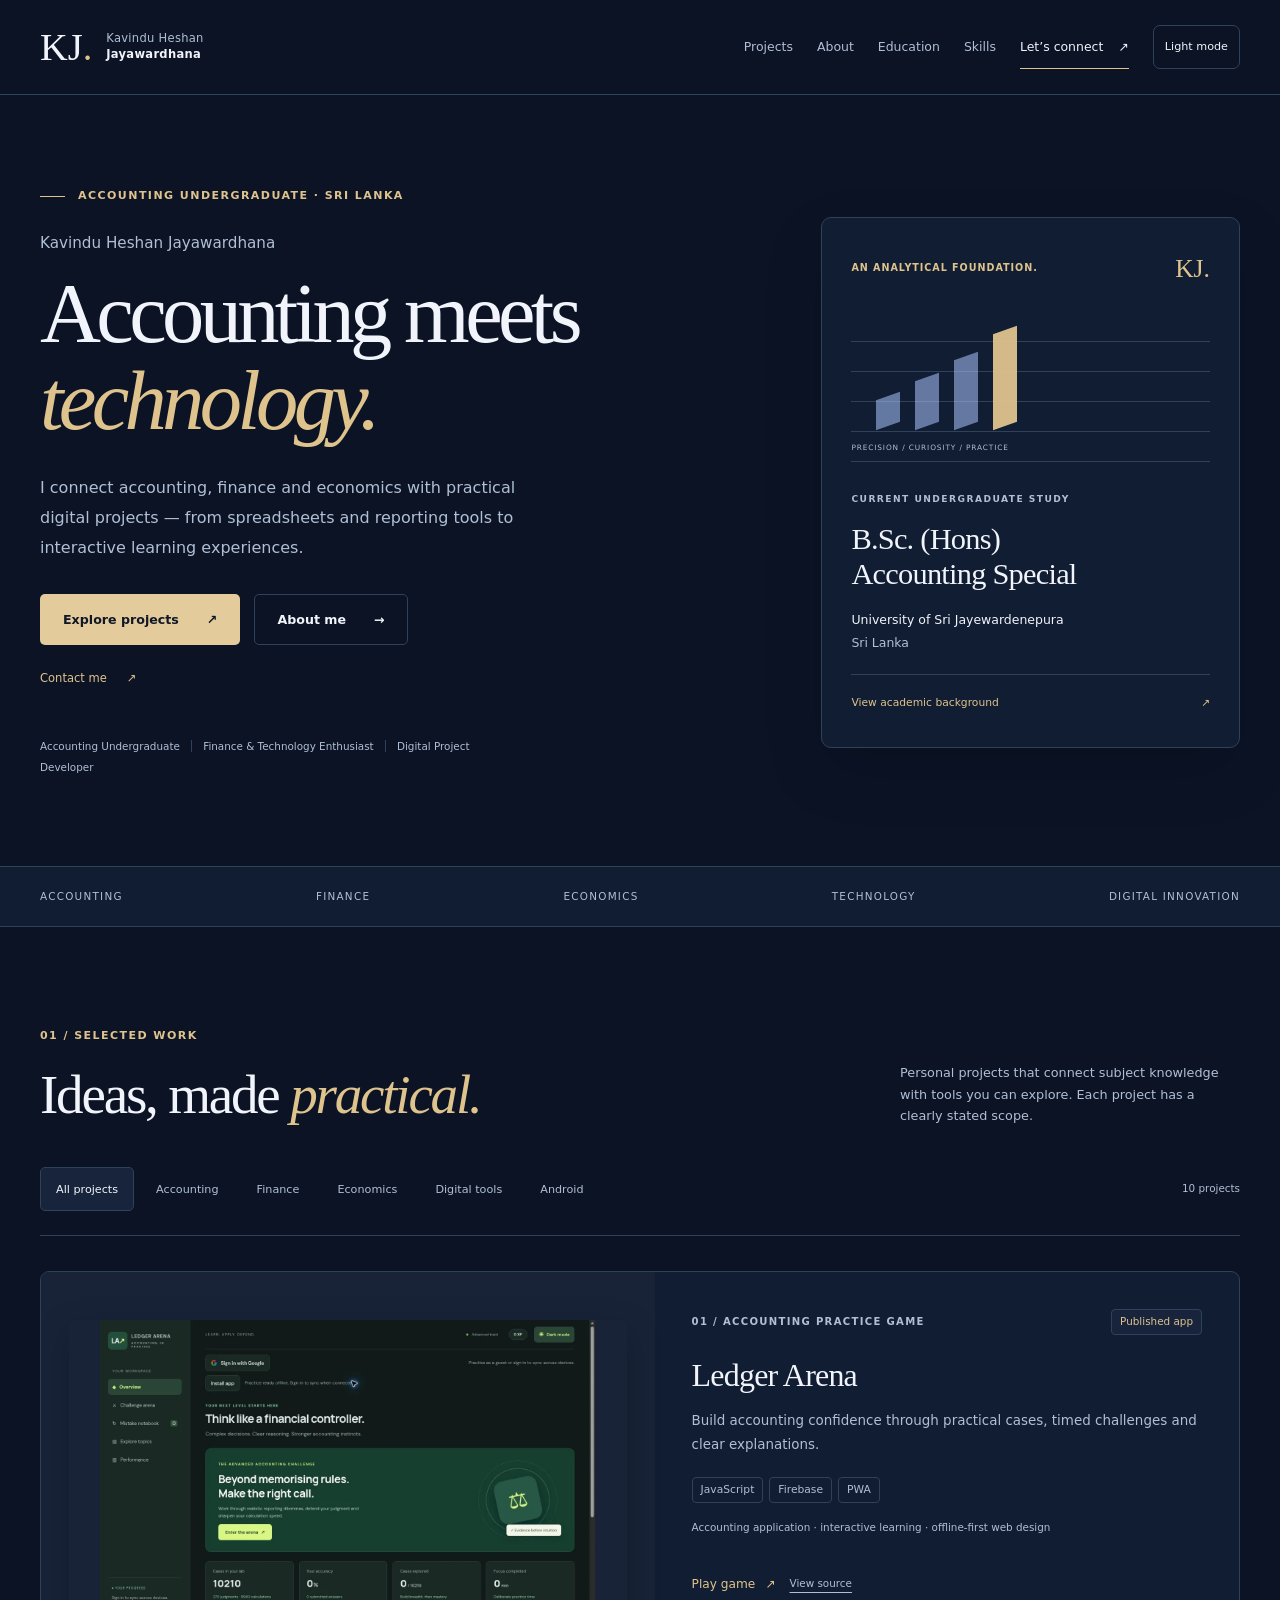
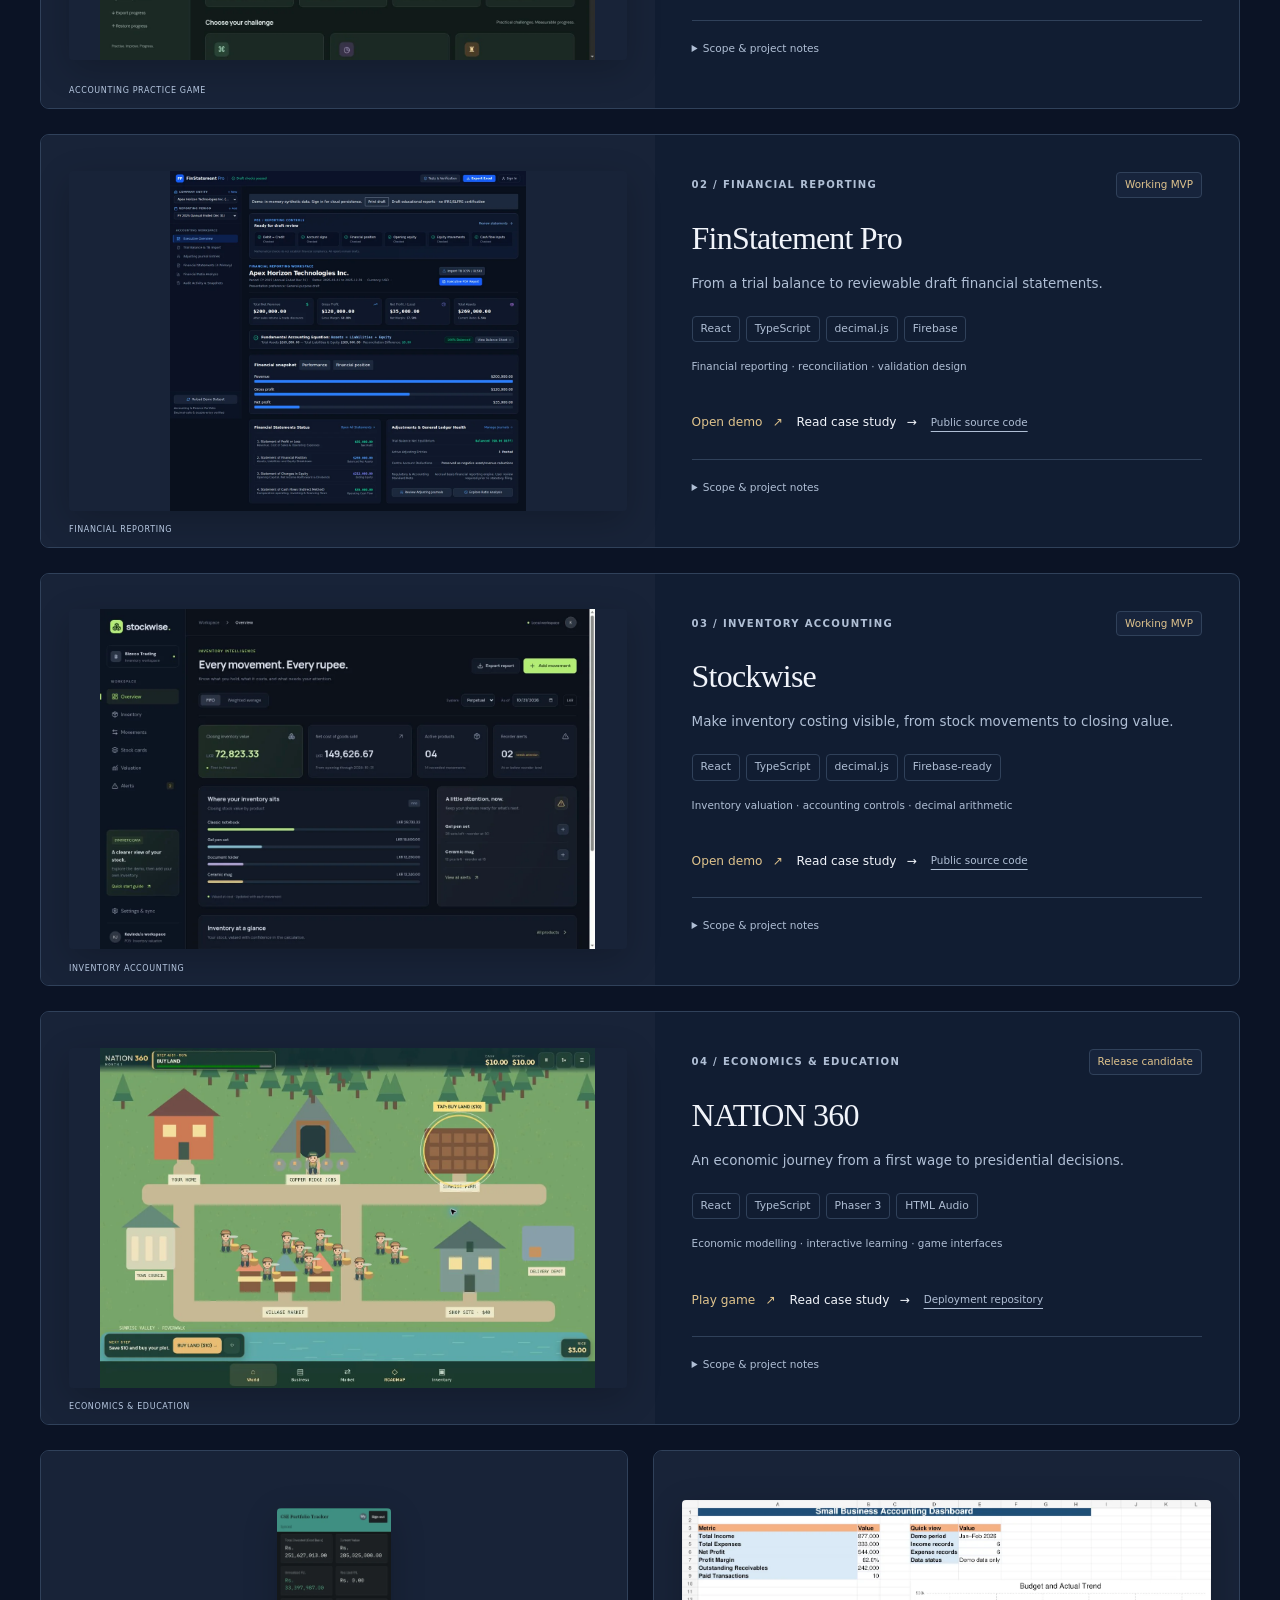
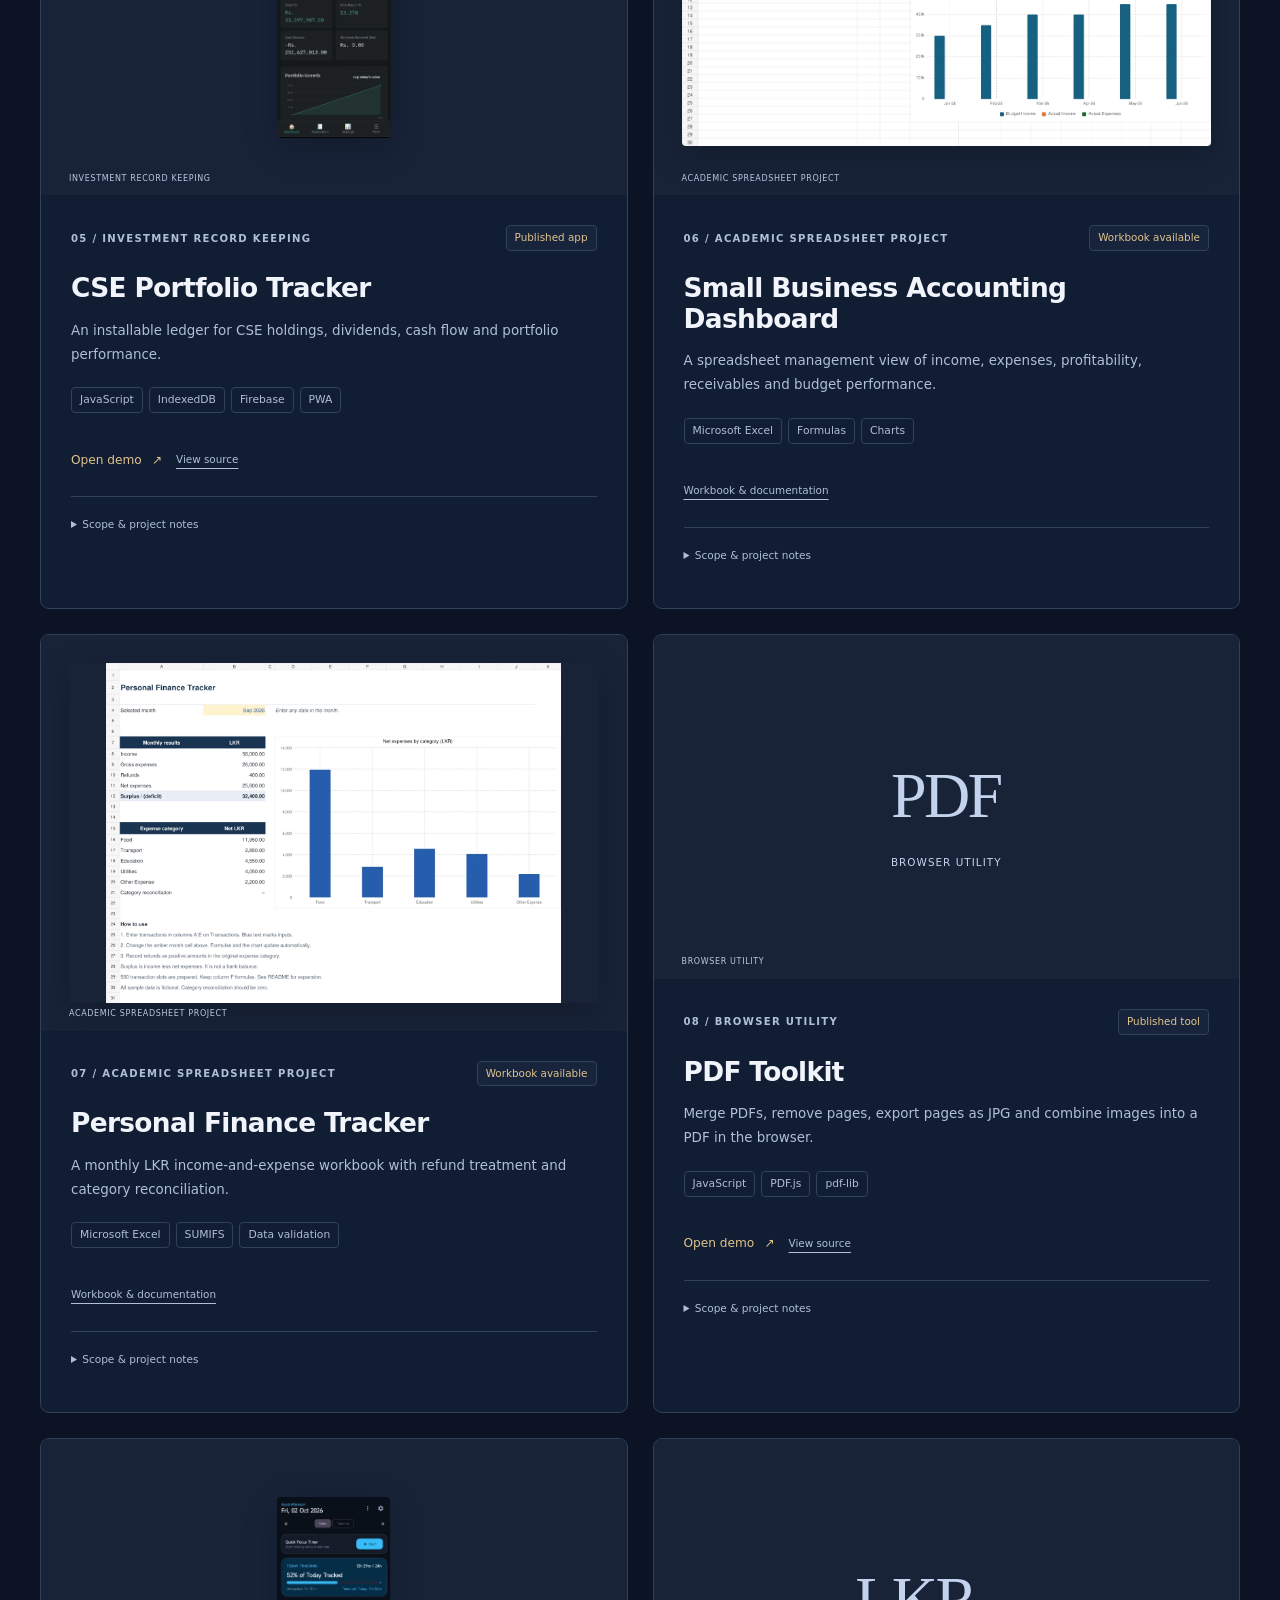
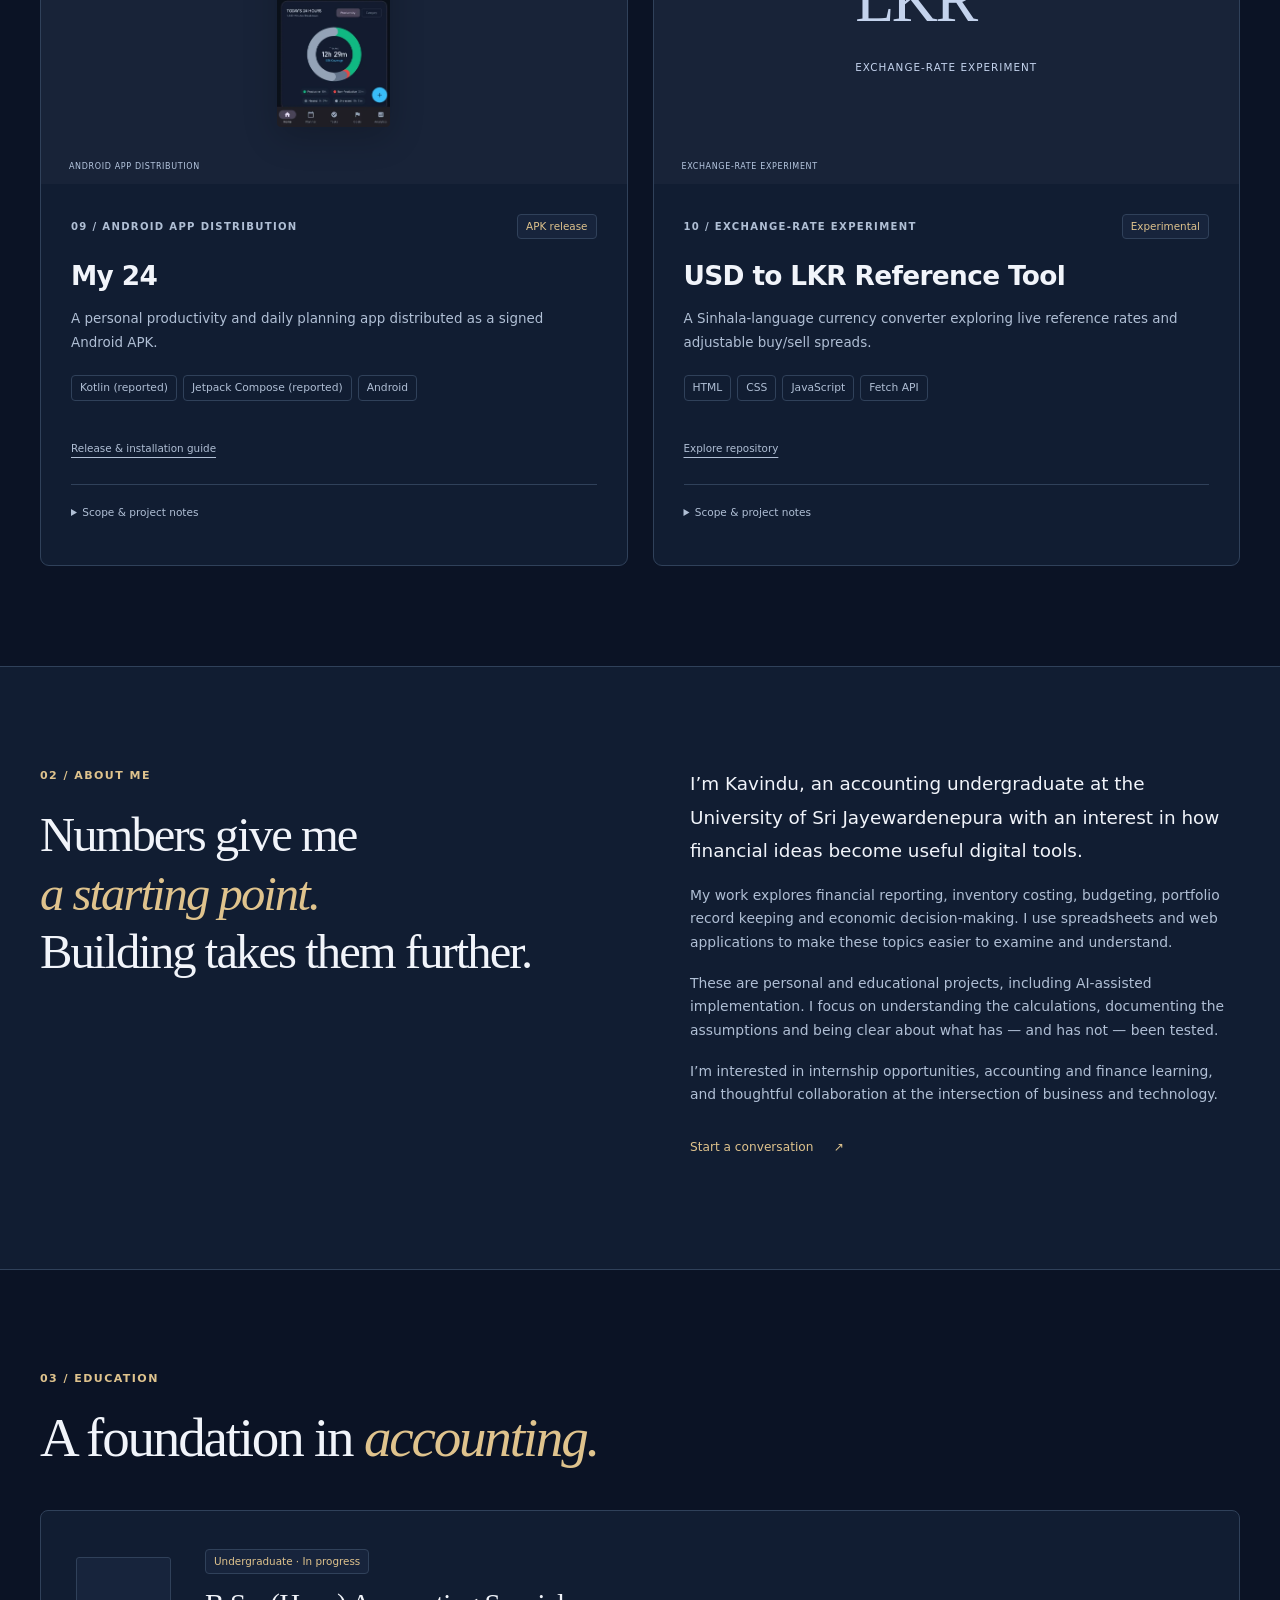
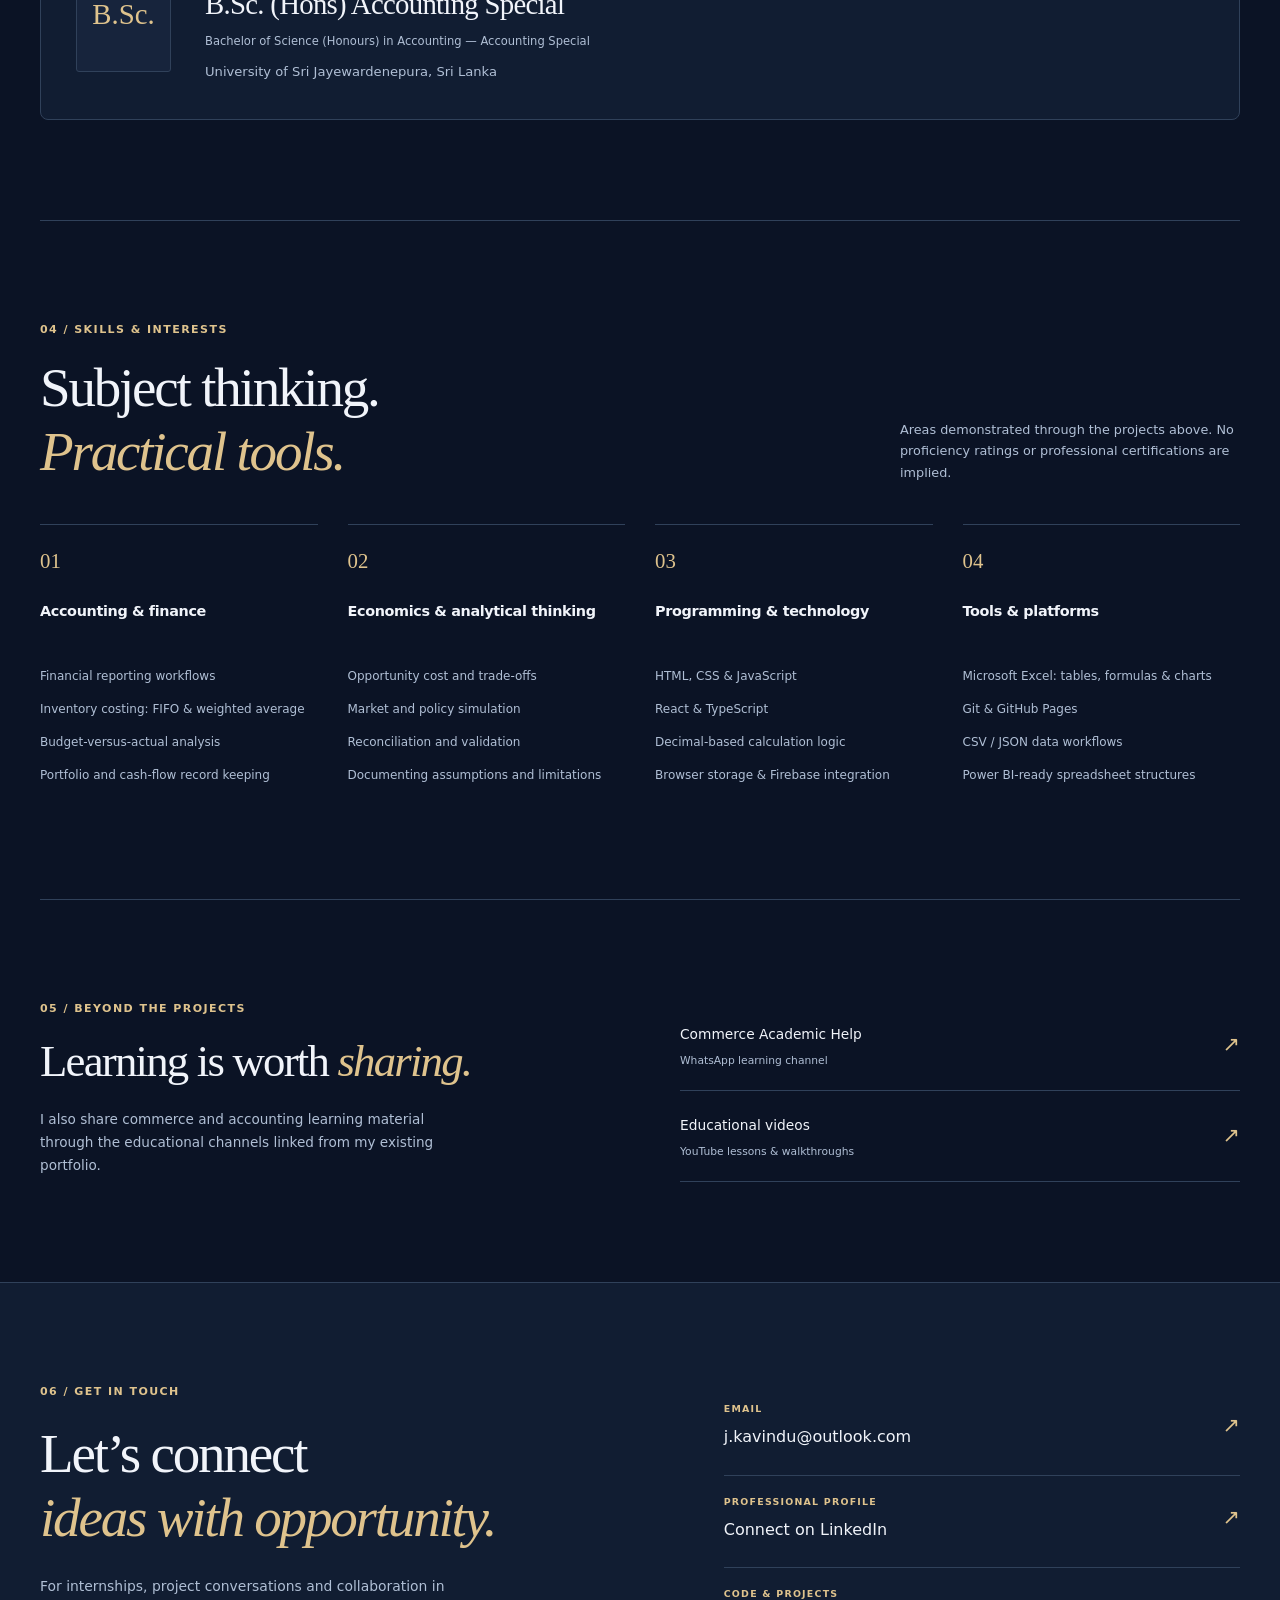
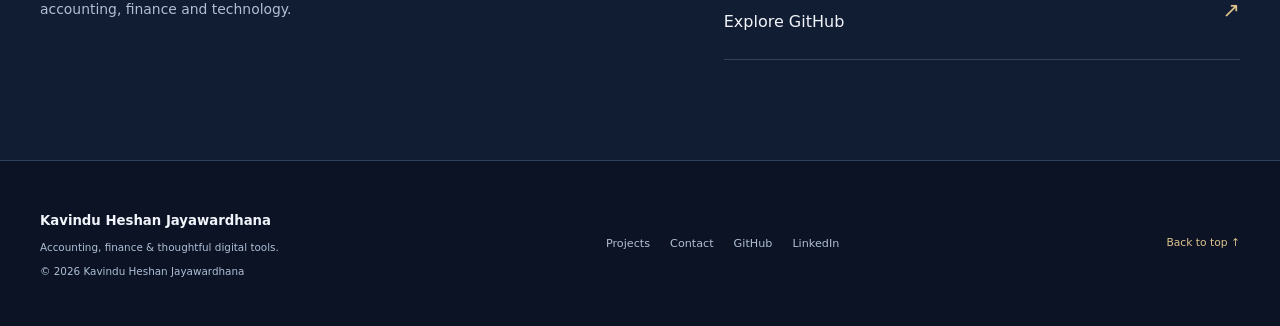
==== commit cb713fdc: "Feature Ledger Arena on portfolio with live game and repository links" ====
--- a/index.html
+++ b/index.html
@@ -35,49 +35,54 @@
 <nav id="primary-nav" class="primary-nav" aria-label="Main navigation"><a href="#work">Projects</a><a href="#about">About</a><a href="#education">Education</a><a href="#skills">Skills</a><a class="nav-contact" href="#contact">Let’s connect <span aria-hidden="true">↗</span></a></nav>
 </div></header><main id="main"><section class="hero shell" id="top"><div class="hero-copy"><p class="eyebrow hero-label"><span class="small-line"></span> Accounting undergraduate · Sri Lanka</p><p class="hero-name">Kavindu Heshan Jayawardhana</p><h1>Accounting meets<br><em>technology.</em></h1><p class="hero-intro">I connect accounting, finance and economics with practical digital projects — from spreadsheets and reporting tools to interactive learning experiences.</p><div class="hero-actions"><a class="button primary" href="#work">Explore projects <span aria-hidden="true">↗</span></a><a class="button quiet" href="#about">About me <span aria-hidden="true">→</span></a></div><p class="hero-contact"><a class="text-link" href="#contact">Contact me <span aria-hidden="true">↗</span></a></p><p class="hero-identity">Accounting Undergraduate <span>Finance &amp; Technology Enthusiast</span> Digital Project Developer</p></div>
 <aside class="academic-card" aria-label="Academic profile"><div class="academic-card-top"><span class="eyebrow">An analytical foundation.</span><span class="card-mark" aria-hidden="true">KJ.</span></div><div class="academic-art" aria-hidden="true"><div class="art-column c1"></div><div class="art-column c2"></div><div class="art-column c3"></div><div class="art-column c4"></div><span class="art-rule"></span><span class="art-caption">PRECISION / CURIOSITY / PRACTICE</span></div><p class="academic-status">CURRENT UNDERGRADUATE STUDY</p><h2>B.Sc. (Hons)<br>Accounting Special</h2><p>University of Sri Jayewardenepura<br><span>Sri Lanka</span></p><a href="#education">View academic background <span aria-hidden="true">↗</span></a></aside></section>
-<div class="discipline-strip"><div class="shell"><span>Accounting</span><span>Finance</span><span>Economics</span><span>Technology</span><span>Digital innovation</span></div></div><section class="section shell" id="work" aria-labelledby="work-title"><div class="section-heading"><div><p class="eyebrow">01 / Selected work</p><h2 id="work-title">Ideas, made <em>practical.</em></h2></div><p>Personal projects that connect subject knowledge with tools you can explore. Each project has a clearly stated scope.</p></div><div class="project-toolbar"><div class="filters" role="group" aria-label="Filter projects" hidden><button type="button" data-filter="all" aria-pressed="true">All projects</button><button type="button" data-filter="accounting" aria-pressed="false">Accounting</button><button type="button" data-filter="finance" aria-pressed="false">Finance</button><button type="button" data-filter="economics" aria-pressed="false">Economics</button><button type="button" data-filter="tools" aria-pressed="false">Digital tools</button><button type="button" data-filter="android" aria-pressed="false">Android</button></div><p id="filter-status" class="filter-status" role="status" aria-live="polite">9 projects</p></div><div class="projects-grid"><article class="project-card featured-card" data-project data-category="accounting" id="finstatement-pro">
+<div class="discipline-strip"><div class="shell"><span>Accounting</span><span>Finance</span><span>Economics</span><span>Technology</span><span>Digital innovation</span></div></div><section class="section shell" id="work" aria-labelledby="work-title"><div class="section-heading"><div><p class="eyebrow">01 / Selected work</p><h2 id="work-title">Ideas, made <em>practical.</em></h2></div><p>Personal projects that connect subject knowledge with tools you can explore. Each project has a clearly stated scope.</p></div><div class="project-toolbar"><div class="filters" role="group" aria-label="Filter projects" hidden><button type="button" data-filter="all" aria-pressed="true">All projects</button><button type="button" data-filter="accounting" aria-pressed="false">Accounting</button><button type="button" data-filter="finance" aria-pressed="false">Finance</button><button type="button" data-filter="economics" aria-pressed="false">Economics</button><button type="button" data-filter="tools" aria-pressed="false">Digital tools</button><button type="button" data-filter="android" aria-pressed="false">Android</button></div><p id="filter-status" class="filter-status" role="status" aria-live="polite">10 projects</p></div><div class="projects-grid"><article class="project-card featured-card" data-project data-category="accounting" id="ledger-arena">
+<div class="project-media"><img src="/project-ledger-arena.webp" alt="Ledger Arena in dark mode showing accounting practice challenges, Google sign-in and install controls" loading="lazy" decoding="async" width="1348" height="926" class=""><span class="media-caption">Accounting practice game</span></div>
+<div class="project-copy"><div class="project-topline"><span class="eyebrow">01 / Accounting practice game</span><span class="badge status">Published app</span></div><h3>Ledger Arena</h3><p class="project-summary">Build accounting confidence through practical cases, timed challenges and clear explanations.</p>
+<div class="tags"><span class="badge ">JavaScript</span><span class="badge ">Firebase</span><span class="badge ">PWA</span></div>
+<p class="project-skills">Accounting application · interactive learning · offline-first web design</p>
+<div class="project-links"><a class="text-link" href="https://j-kavindu.github.io/ledger-arena/">Play game <span aria-hidden="true">↗</span></a><a class="repo-link" href="https://github.com/j-kavindu/ledger-arena">View source</a></div><details class="project-notes"><summary>Scope &amp; project notes</summary><ul><li>10,210 practice cases, including numerical variants, across accounting topics</li><li>Google sign-in with private progress synchronization between devices</li><li>Installable web app with offline practice and a saved light/dark theme</li></ul><p>The question bank includes repeated numerical methods with different facts. Real two-device account acceptance and physical-device installation remain pending. Guest progress stays local.</p></details></div></article><article class="project-card featured-card" data-project data-category="accounting" id="finstatement-pro">
 <div class="project-media"><img src="/project-finstatement.webp" alt="FinStatement Pro dashboard with synthetic reporting figures and validation controls" loading="lazy" decoding="async" width="1046" height="1000" class=""><span class="media-caption">Financial reporting</span></div>
-<div class="project-copy"><div class="project-topline"><span class="eyebrow">01 / Financial reporting</span><span class="badge status">Working MVP</span></div><h3>FinStatement Pro</h3><p class="project-summary">From a trial balance to reviewable draft financial statements.</p>
+<div class="project-copy"><div class="project-topline"><span class="eyebrow">02 / Financial reporting</span><span class="badge status">Working MVP</span></div><h3>FinStatement Pro</h3><p class="project-summary">From a trial balance to reviewable draft financial statements.</p>
 <div class="tags"><span class="badge ">React</span><span class="badge ">TypeScript</span><span class="badge ">decimal.js</span><span class="badge ">Firebase</span></div>
 <p class="project-skills">Financial reporting · reconciliation · validation design</p>
 <div class="project-links"><a class="text-link" href="https://j-kavindu.github.io/finstatement-pro/">Open demo <span aria-hidden="true">↗</span></a><a class="text-link secondary" href="/project-finstatement-pro.html">Read case study <span aria-hidden="true">→</span></a><a class="repo-link" href="https://github.com/j-kavindu/finstatement-pro">Public source code</a></div><details class="project-notes"><summary>Scope &amp; project notes</summary><ul><li>CSV and Excel trial-balance imports with account mapping</li><li>Balanced adjusting journals and opening-equity reconciliation</li><li>Draft financial statements with PDF, Excel and CSV exports</li></ul><p>Synthetic demo data. Reports remain drafts. Firebase is optional and is not configured in the public demo. Cash-flow reporting requires comparative balances and supplementary movements.</p></details></div></article><article class="project-card featured-card" data-project data-category="accounting" id="stockwise">
 <div class="project-media"><img src="/project-stockwise.webp" alt="Stockwise inventory dashboard showing synthetic stock valuation, cost of goods sold and product movements" loading="lazy" decoding="async" width="1348" height="926" class=""><span class="media-caption">Inventory accounting</span></div>
-<div class="project-copy"><div class="project-topline"><span class="eyebrow">02 / Inventory accounting</span><span class="badge status">Working MVP</span></div><h3>Stockwise</h3><p class="project-summary">Make inventory costing visible, from stock movements to closing value.</p>
+<div class="project-copy"><div class="project-topline"><span class="eyebrow">03 / Inventory accounting</span><span class="badge status">Working MVP</span></div><h3>Stockwise</h3><p class="project-summary">Make inventory costing visible, from stock movements to closing value.</p>
 <div class="tags"><span class="badge ">React</span><span class="badge ">TypeScript</span><span class="badge ">decimal.js</span><span class="badge ">Firebase-ready</span></div>
 <p class="project-skills">Inventory valuation · accounting controls · decimal arithmetic</p>
 <div class="project-links"><a class="text-link" href="https://j-kavindu.github.io/p05-inventory-valuation/">Open demo <span aria-hidden="true">↗</span></a><a class="text-link secondary" href="/project-stockwise.html">Read case study <span aria-hidden="true">→</span></a><a class="repo-link" href="https://github.com/j-kavindu/p05-inventory-valuation">Public source code</a></div><details class="project-notes"><summary>Scope &amp; project notes</summary><ul><li>FIFO and weighted average under periodic and perpetual systems</li><li>Linked purchase and sales returns with quantity checks</li><li>Stock cards, low-stock alerts and CSV/JSON export</li></ul><p>A single-period, single-warehouse costing MVP using synthetic LKR data. Public demo data stays in local storage. Live cloud acceptance and full mobile testing remain pending.</p></details></div></article><article class="project-card featured-card" data-project data-category="economics" id="nation360">
 <div class="project-media"><img src="/project-nation360.webp" alt="NATION 360 village gameplay after the first mining shift pays ten dollars" loading="lazy" decoding="async" width="1363" height="936" class=""><span class="media-caption">Economics &amp; education</span></div>
-<div class="project-copy"><div class="project-topline"><span class="eyebrow">03 / Economics &amp; education</span><span class="badge status">Release candidate</span></div><h3>NATION 360</h3><p class="project-summary">An economic journey from a first wage to presidential decisions.</p>
+<div class="project-copy"><div class="project-topline"><span class="eyebrow">04 / Economics &amp; education</span><span class="badge status">Release candidate</span></div><h3>NATION 360</h3><p class="project-summary">An economic journey from a first wage to presidential decisions.</p>
 <div class="tags"><span class="badge ">React</span><span class="badge ">TypeScript</span><span class="badge ">Phaser 3</span><span class="badge ">HTML Audio</span></div>
 <p class="project-skills">Economic modelling · interactive learning · game interfaces</p>
 <div class="project-links"><a class="text-link" href="https://j-kavindu.github.io/nation360/">Play game <span aria-hidden="true">↗</span></a><a class="text-link secondary" href="/project-nation360.html">Read case study <span aria-hidden="true">→</span></a><a class="repo-link" href="https://github.com/j-kavindu/nation360">Deployment repository</a></div><details class="project-notes"><summary>Scope &amp; project notes</summary><ul><li>Manual wage shifts, farming and business progression</li><li>Budget, debt, foreign-exchange and Balance of Payments systems</li><li>Browser saves, task animation and original supplied theme music</li></ul><p>Version 1.0.1 release candidate. The public repository contains deployment assets, not the editable TypeScript project. Full mobile and physical-device acceptance remain pending.</p></details></div></article><article class="project-card " data-project data-category="finance" id="cse">
 <div class="project-media"><img src="/project-cse.webp" alt="CSE Portfolio Tracker mobile dashboard with sample holdings and manually entered prices" loading="lazy" decoding="async" width="495" height="1000" class="portrait-image"><span class="media-caption">Investment record keeping</span></div>
-<div class="project-copy"><div class="project-topline"><span class="eyebrow">04 / Investment record keeping</span><span class="badge status">Published app</span></div><h3>CSE Portfolio Tracker</h3><p class="project-summary">An installable ledger for CSE holdings, dividends, cash flow and portfolio performance.</p>
+<div class="project-copy"><div class="project-topline"><span class="eyebrow">05 / Investment record keeping</span><span class="badge status">Published app</span></div><h3>CSE Portfolio Tracker</h3><p class="project-summary">An installable ledger for CSE holdings, dividends, cash flow and portfolio performance.</p>
 <div class="tags"><span class="badge ">JavaScript</span><span class="badge ">IndexedDB</span><span class="badge ">Firebase</span><span class="badge ">PWA</span></div>
 
 <div class="project-links"><a class="text-link" href="https://j-kavindu.github.io/cse-portfolio-tracker/">Open demo <span aria-hidden="true">↗</span></a><a class="repo-link" href="https://github.com/j-kavindu/cse-portfolio-tracker">View source</a></div><details class="project-notes"><summary>Scope &amp; project notes</summary><ul><li>Weighted-average cost and realized/unrealized results</li><li>Manual prices, dividends and cash adjustments</li><li>IndexedDB cache with Firebase account-sync integration</li></ul><p>Prices are entered manually. This is a portfolio ledger; live market-data feeds and trading are outside its scope.</p></details></div></article><article class="project-card " data-project data-category="accounting" id="business-dashboard">
 <div class="project-media"><img src="/project-business.webp" alt="Excel small business dashboard with synthetic income, expense and budget figures" loading="lazy" decoding="async" width="1337" height="620" class=""><span class="media-caption">Academic spreadsheet project</span></div>
-<div class="project-copy"><div class="project-topline"><span class="eyebrow">05 / Academic spreadsheet project</span><span class="badge status">Workbook available</span></div><h3>Small Business Accounting Dashboard</h3><p class="project-summary">A spreadsheet management view of income, expenses, profitability, receivables and budget performance.</p>
+<div class="project-copy"><div class="project-topline"><span class="eyebrow">06 / Academic spreadsheet project</span><span class="badge status">Workbook available</span></div><h3>Small Business Accounting Dashboard</h3><p class="project-summary">A spreadsheet management view of income, expenses, profitability, receivables and budget performance.</p>
 <div class="tags"><span class="badge ">Microsoft Excel</span><span class="badge ">Formulas</span><span class="badge ">Charts</span></div>
 
 <div class="project-links"><a class="repo-link" href="https://github.com/j-kavindu/small-business-accounting-dashboard">Workbook &amp; documentation</a></div><details class="project-notes"><summary>Scope &amp; project notes</summary><ul><li>Transaction register and customer analysis</li><li>Monthly budget-versus-actual formulas</li><li>Excel tables prepared for a later Power BI model</li></ul><p>Fictional demonstration records. A Power BI-ready data structure is included; no Power BI report file was found.</p></details></div></article><article class="project-card " data-project data-category="finance" id="personal-finance">
 <div class="project-media"><img src="/project-finance.webp" alt="Personal finance Excel dashboard summarizing fictional monthly LKR transactions" loading="lazy" decoding="async" width="1338" height="1000" class=""><span class="media-caption">Academic spreadsheet project</span></div>
-<div class="project-copy"><div class="project-topline"><span class="eyebrow">06 / Academic spreadsheet project</span><span class="badge status">Workbook available</span></div><h3>Personal Finance Tracker</h3><p class="project-summary">A monthly LKR income-and-expense workbook with refund treatment and category reconciliation.</p>
+<div class="project-copy"><div class="project-topline"><span class="eyebrow">07 / Academic spreadsheet project</span><span class="badge status">Workbook available</span></div><h3>Personal Finance Tracker</h3><p class="project-summary">A monthly LKR income-and-expense workbook with refund treatment and category reconciliation.</p>
 <div class="tags"><span class="badge ">Microsoft Excel</span><span class="badge ">SUMIFS</span><span class="badge ">Data validation</span></div>
 
 <div class="project-links"><a class="repo-link" href="https://github.com/j-kavindu/personal-finance-tracker">Workbook &amp; documentation</a></div><details class="project-notes"><summary>Scope &amp; project notes</summary><ul><li>Structured transaction table with entry validation</li><li>Monthly SUMIFS summaries and category chart</li><li>Documented fictional examples and calculation checks</li></ul><p>A cash-flow summary, not a bank-balance model. Native Microsoft Excel desktop compatibility has not been independently tested.</p></details></div></article><article class="project-card " data-project data-category="tools" id="pdf-toolkit">
 <div class="project-media"><div class="project-symbol" aria-hidden="true">PDF<span>Browser utility</span></div><span class="media-caption">Browser utility</span></div>
-<div class="project-copy"><div class="project-topline"><span class="eyebrow">07 / Browser utility</span><span class="badge status">Published tool</span></div><h3>PDF Toolkit</h3><p class="project-summary">Merge PDFs, remove pages, export pages as JPG and combine images into a PDF in the browser.</p>
+<div class="project-copy"><div class="project-topline"><span class="eyebrow">08 / Browser utility</span><span class="badge status">Published tool</span></div><h3>PDF Toolkit</h3><p class="project-summary">Merge PDFs, remove pages, export pages as JPG and combine images into a PDF in the browser.</p>
 <div class="tags"><span class="badge ">JavaScript</span><span class="badge ">PDF.js</span><span class="badge ">pdf-lib</span></div>
 
 <div class="project-links"><a class="text-link" href="https://j-kavindu.github.io/pdf-toolkit/">Open demo <span aria-hidden="true">↗</span></a><a class="repo-link" href="https://github.com/j-kavindu/j-kavindu.github.io/tree/main/pdf-toolkit">View source</a></div><details class="project-notes"><summary>Scope &amp; project notes</summary><ul><li>PDF merging and selected-page removal</li><li>PDF-to-JPG and image-to-PDF conversion</li><li>Files processed locally in the browser</li></ul><p>Documents are processed on the device. PDF libraries load from public CDNs; large files are limited by available browser memory.</p></details></div></article><article class="project-card " data-project data-category="android" id="my24">
 <div class="project-media"><img src="/project-my24.webp" alt="My 24 Android home screen supplied by the developer" loading="lazy" decoding="async" width="490" height="1000" class="portrait-image"><span class="media-caption">Android app distribution</span></div>
-<div class="project-copy"><div class="project-topline"><span class="eyebrow">08 / Android app distribution</span><span class="badge status">APK release</span></div><h3>My 24</h3><p class="project-summary">A personal productivity and daily planning app distributed as a signed Android APK.</p>
+<div class="project-copy"><div class="project-topline"><span class="eyebrow">09 / Android app distribution</span><span class="badge status">APK release</span></div><h3>My 24</h3><p class="project-summary">A personal productivity and daily planning app distributed as a signed Android APK.</p>
 <div class="tags"><span class="badge ">Kotlin (reported)</span><span class="badge ">Jetpack Compose (reported)</span><span class="badge ">Android</span></div>
 
 <div class="project-links"><a class="repo-link" href="https://github.com/j-kavindu/my24">Release &amp; installation guide</a></div><details class="project-notes"><summary>Scope &amp; project notes</summary><ul><li>Home, analytics and goals screens in supplied screenshots</li><li>Banner and rewarded advertising reported by the developer</li><li>Public release and installation documentation</li></ul><p>The public repository distributes the binary and documentation; Kotlin source is not included. No independent device test or advertising/privacy certification is claimed.</p></details></div></article><article class="project-card " data-project data-category="finance tools" id="exchange-rate">
 <div class="project-media"><div class="project-symbol" aria-hidden="true">LKR<span>Exchange-rate experiment</span></div><span class="media-caption">Exchange-rate experiment</span></div>
-<div class="project-copy"><div class="project-topline"><span class="eyebrow">09 / Exchange-rate experiment</span><span class="badge status">Experimental</span></div><h3>USD to LKR Reference Tool</h3><p class="project-summary">A Sinhala-language currency converter exploring live reference rates and adjustable buy/sell spreads.</p>
+<div class="project-copy"><div class="project-topline"><span class="eyebrow">10 / Exchange-rate experiment</span><span class="badge status">Experimental</span></div><h3>USD to LKR Reference Tool</h3><p class="project-summary">A Sinhala-language currency converter exploring live reference rates and adjustable buy/sell spreads.</p>
 <div class="tags"><span class="badge ">HTML</span><span class="badge ">CSS</span><span class="badge ">JavaScript</span><span class="badge ">Fetch API</span></div>
 
 <div class="project-links"><a class="repo-link" href="https://github.com/j-kavindu/usd-lkr-rate">Explore repository</a></div><details class="project-notes"><summary>Scope &amp; project notes</summary><ul><li>Currency selection and conversion</li><li>Fallback rate-provider requests</li><li>Adjustable indicative spread</li></ul><p>The published page is reachable, but rate-provider accuracy and availability have not been accepted in this audit. Presented as an experiment; open the repository for details.</p></details></div></article></div><noscript><p>All projects are shown. Category filtering and theme switching require JavaScript; every project link works without it.</p></noscript></section><section class="about-section" id="about"><div class="shell section about-grid"><div><p class="eyebrow">02 / About me</p><h2>Numbers give me<br><em>a starting point.</em><br>Building takes them further.</h2></div><div class="about-copy"><p class="lead">I’m Kavindu, an accounting undergraduate at the University of Sri Jayewardenepura with an interest in how financial ideas become useful digital tools.</p><p>My work explores financial reporting, inventory costing, budgeting, portfolio record keeping and economic decision-making. I use spreadsheets and web applications to make these topics easier to examine and understand.</p><p>These are personal and educational projects, including AI-assisted implementation. I focus on understanding the calculations, documenting the assumptions and being clear about what has — and has not — been tested.</p><p>I’m interested in internship opportunities, accounting and finance learning, and thoughtful collaboration at the intersection of business and technology.</p><a class="text-link" href="#contact">Start a conversation <span aria-hidden="true">↗</span></a></div></div></section>
